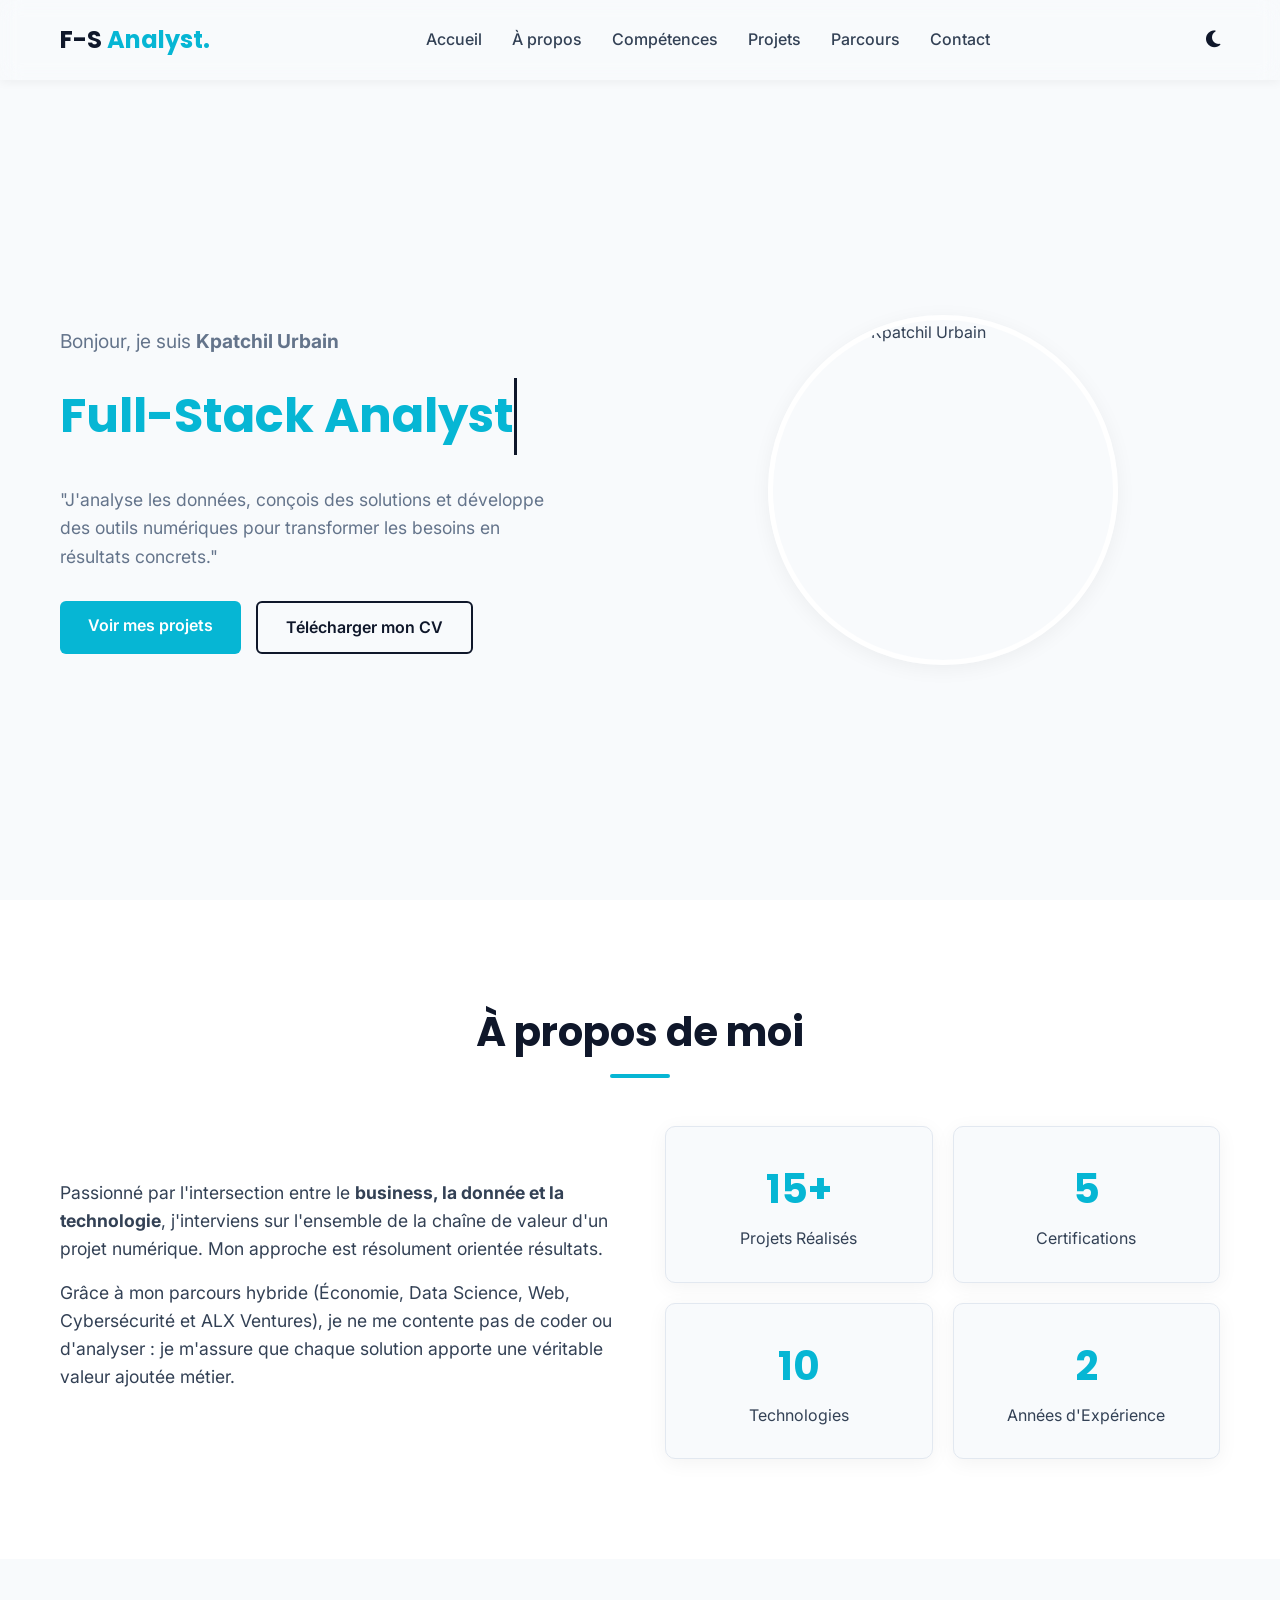
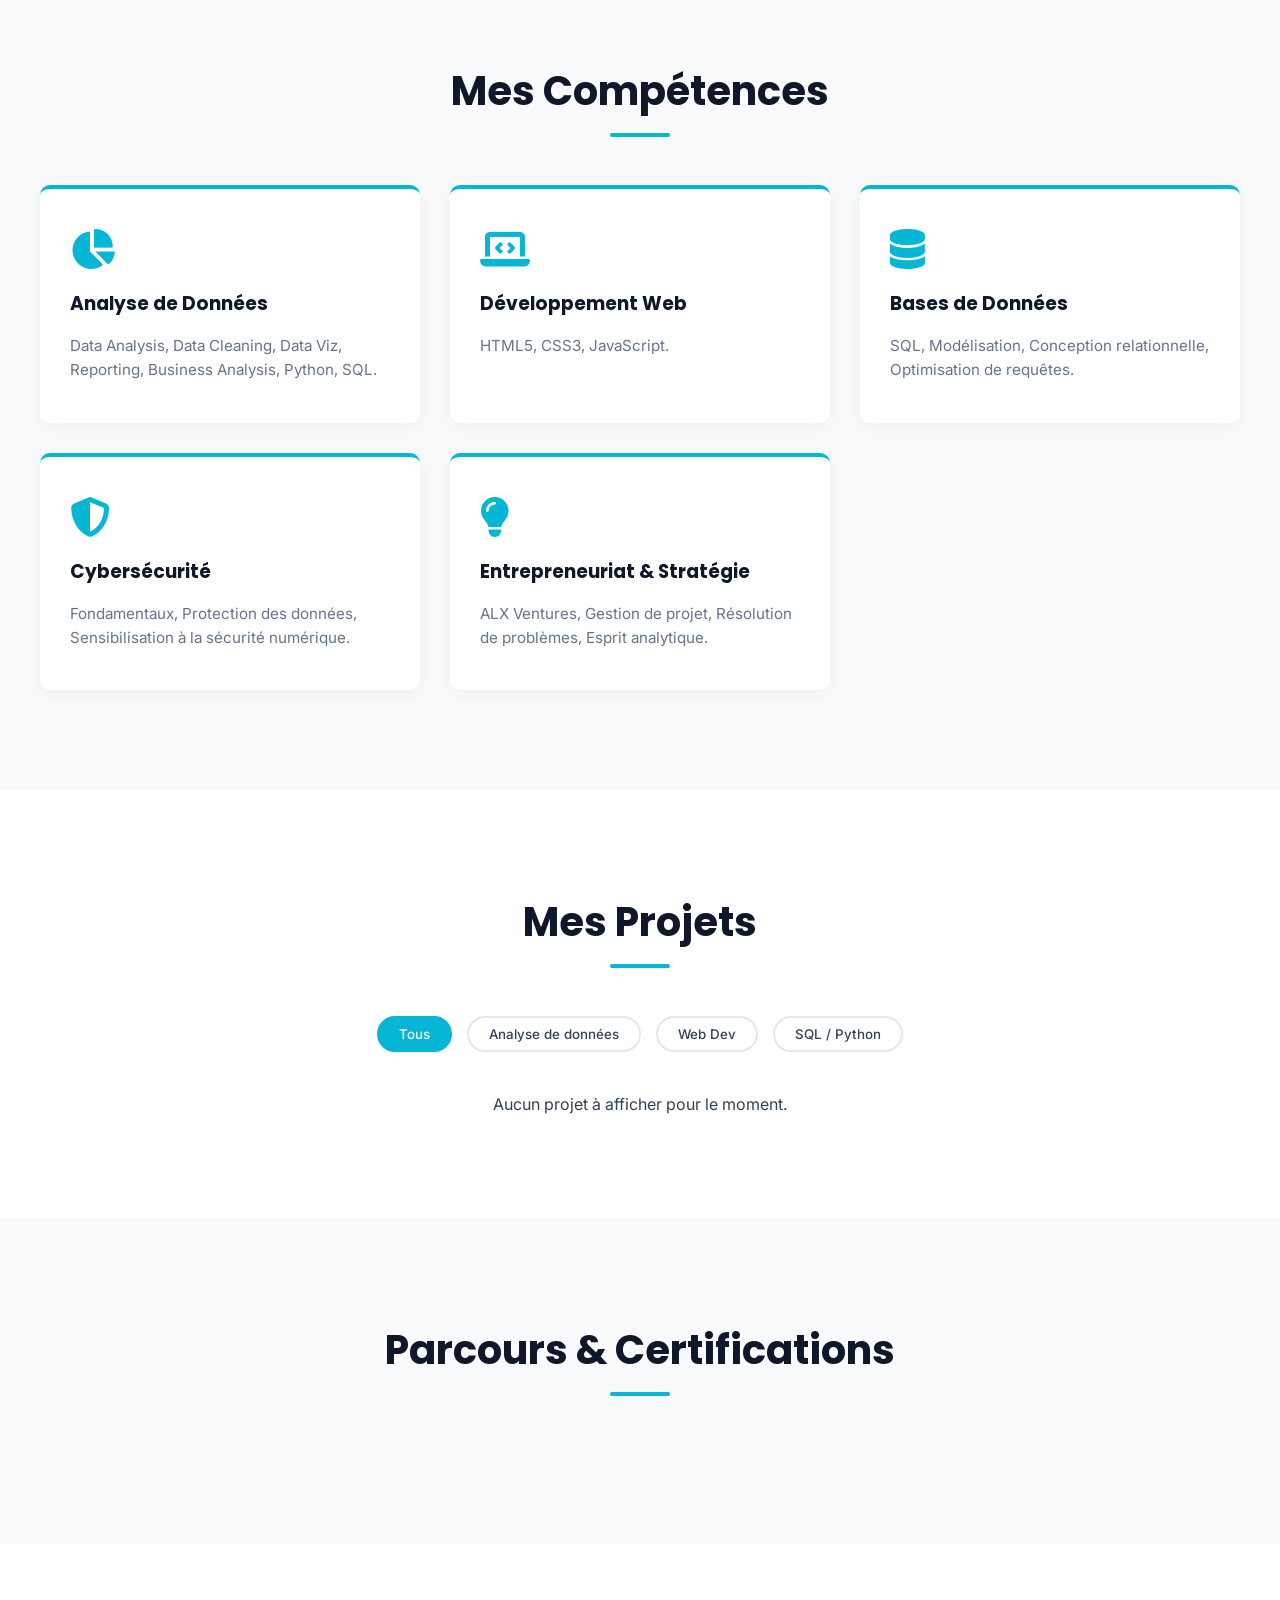
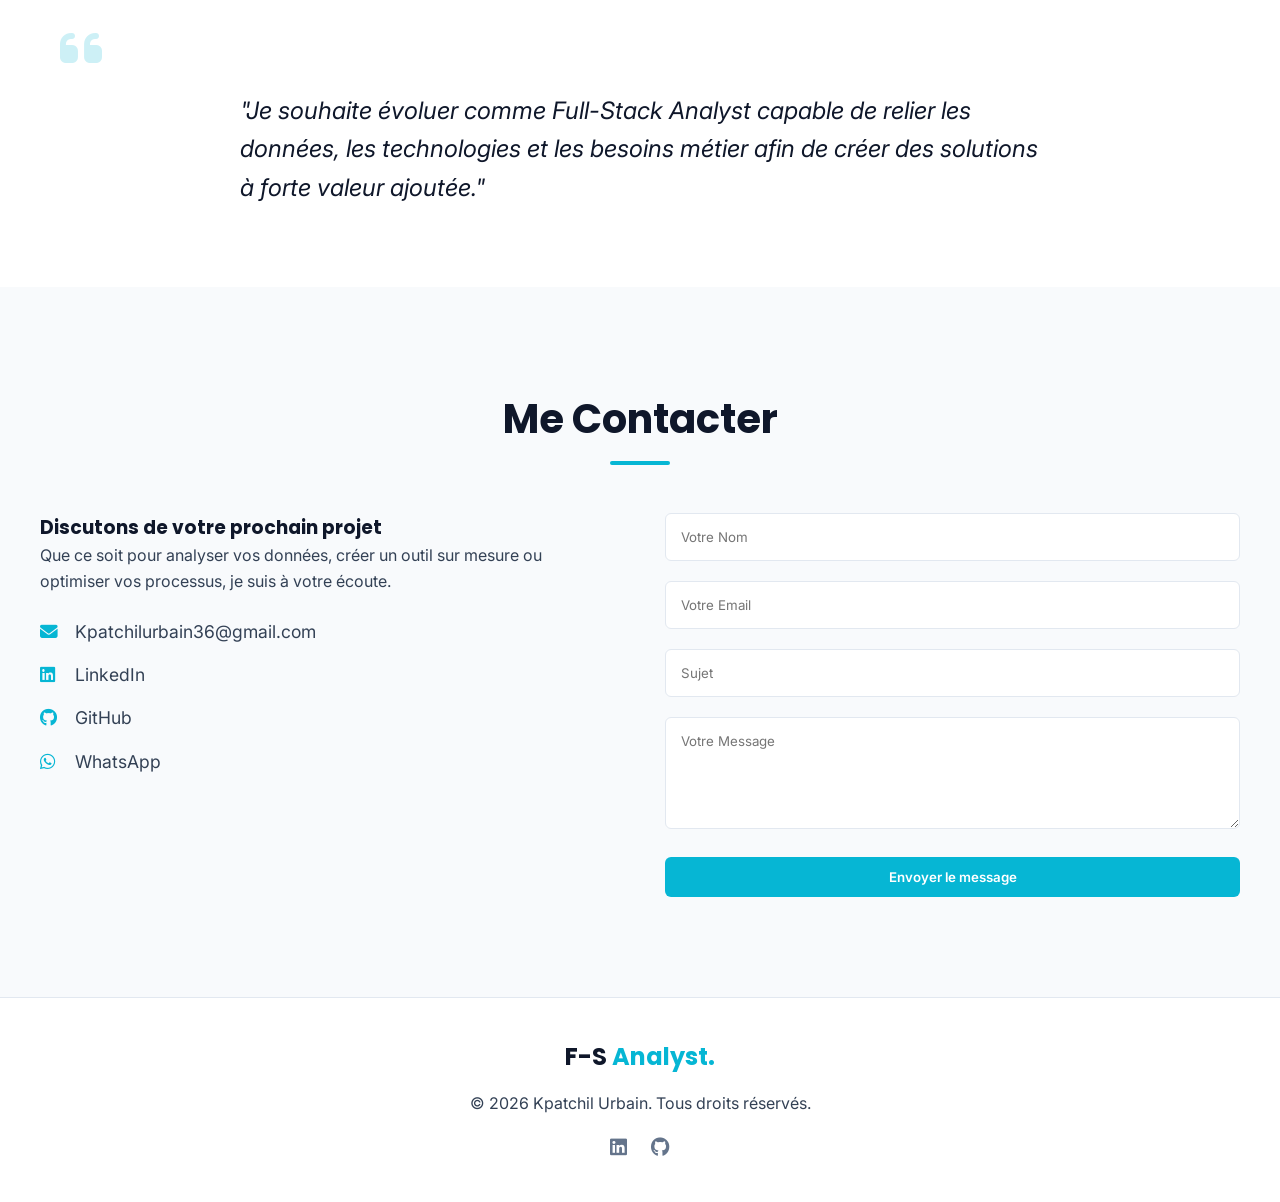
==== index.html @ 34658904 "Update index.html" ====
<!DOCTYPE html>
<html lang="fr" data-theme="light">
<head>
    <meta charset="UTF-8">
    <meta name="viewport" content="width=device-width, initial-scale=1.0">
    <meta name="description" content="Portfolio de Kpatchil Urbain, Full-Stack Analyst spécialisé en Data, Web.">
    <title>Kpatchil Urbain | Full-Stack Analyst</title>
    
    <!-- Google Fonts: Inter pour le texte, Poppins pour les titres -->
    <link href="https://fonts.googleapis.com/css2?family=Inter:wght@300;400;500&family=Poppins:wght@500;600;700&display=swap" rel="stylesheet">
    <!-- FontAwesome pour les icônes -->
    <link rel="stylesheet" href="https://cdnjs.cloudflare.com/ajax/libs/font-awesome/6.4.0/css/all.min.css">
    
    <link rel="stylesheet" href="style.css">

    <script src="https://identity.netlify.com/v1/netlify-identity-widget.js"></script>
</head>
<body>

    <!-- NAVIGATION -->
    <header id="navbar">
        <nav class="container">
            <a href="#" class="logo">F-S <span>Analyst.</span></a>
            <ul class="nav-links">
                <li><a href="#home">Accueil</a></li>
                <li><a href="#about">À propos</a></li>
                <li><a href="#skills">Compétences</a></li>
                <li><a href="#projects">Projets</a></li>
                <li><a href="#timeline">Parcours</a></li>
                <li><a href="#contact">Contact</a></li>
            </ul>
            <div class="nav-actions">
                <button id="theme-toggle" aria-label="Activer le mode sombre"><i class="fas fa-moon"></i></button>
                <button id="mobile-menu-btn" class="mobile-menu-btn" aria-label="Menu"><i class="fas fa-bars"></i></button>
            </div>
        </nav>
    </header>

    <main>
        <!-- HERO SECTION -->
        <section id="home" class="hero container">
            <div class="hero-content reveal">
                <p class="greeting">Bonjour, je suis <strong>Kpatchil Urbain</strong></p>
                <h1><span class="typing-text"></span><span class="cursor">&nbsp;</span></h1>
                <p class="subtitle">"J'analyse les données, conçois des solutions et développe des outils numériques pour transformer les besoins en résultats concrets."</p>
                <div class="hero-buttons">
                    <a href="#projects" class="btn btn-primary">Voir mes projets</a>
                    <a href="chemin/vers/ton-cv.pdf" download class="btn btn-outline">Télécharger mon CV</a>
                </div>
            </div>
            <div class="hero-image reveal">
                <!-- Remplace par ta photo -->
                <img src="https://via.placeholder.com/400" alt="Portrait de Kpatchil Urbain">
            </div>
        </section>

        <!-- A PROPOS -->
        <section id="about" class="about section bg-alt">
            <div class="container">
                <h2 class="section-title reveal">À propos de moi</h2>
                <div class="about-grid">
                    <div class="about-text reveal">
                        <p>Passionné par l'intersection entre le <strong>business, la donnée et la technologie</strong>, j'interviens sur l'ensemble de la chaîne de valeur d'un projet numérique. Mon approche est résolument orientée résultats.</p>
                        <p>Grâce à mon parcours hybride (Économie, Data Science, Web, Cybersécurité et ALX Ventures), je ne me contente pas de coder ou d'analyser : je m'assure que chaque solution apporte une véritable valeur ajoutée métier.</p>
                    </div>
                    <div class="stats-grid reveal">
                        <div class="stat-card">
                            <h3 class="counter" data-target="15">0</h3>
                            <p>Projets Réalisés</p>
                        </div>
                        <div class="stat-card">
                            <h3 class="counter" data-target="5">0</h3>
                            <p>Certifications</p>
                        </div>
                        <div class="stat-card">
                            <h3 class="counter" data-target="10">0</h3>
                            <p>Technologies</p>
                        </div>
                        <div class="stat-card">
                            <h3 class="counter" data-target="2">0</h3>
                            <p>Années d'Expérience</p>
                        </div>
                    </div>
                </div>
            </div>
        </section>

        <!-- COMPETENCES -->
        <section id="skills" class="skills section container">
            <h2 class="section-title reveal">Mes Compétences</h2>
            <div class="skills-grid">
                <div class="skill-card reveal">
                    <i class="fas fa-chart-pie skill-icon"></i>
                    <h3>Analyse de Données</h3>
                    <p>Data Analysis, Data Cleaning, Data Viz, Reporting, Business Analysis, Python, SQL.</p>
                </div>
                <div class="skill-card reveal">
                    <i class="fas fa-laptop-code skill-icon"></i>
                    <h3>Développement Web</h3>
                    <p>HTML5, CSS3, JavaScript.</p>
                </div>
                <div class="skill-card reveal">
                    <i class="fas fa-database skill-icon"></i>
                    <h3>Bases de Données</h3>
                    <p>SQL, Modélisation, Conception relationnelle, Optimisation de requêtes.</p>
                </div>
                <div class="skill-card reveal">
                    <i class="fas fa-shield-alt skill-icon"></i>
                    <h3>Cybersécurité</h3>
                    <p>Fondamentaux, Protection des données, Sensibilisation à la sécurité numérique.</p>
                </div>
                <div class="skill-card reveal">
                    <i class="fas fa-lightbulb skill-icon"></i>
                    <h3>Entrepreneuriat & Stratégie</h3>
                    <p>ALX Ventures, Gestion de projet, Résolution de problèmes, Esprit analytique.</p>
                </div>
            </div>
        </section>

        <!-- PROJETS (Chargement Dynamique) -->
        <section id="projects" class="projects section bg-alt">
            <div class="container">
                <h2 class="section-title reveal">Mes Projets</h2>
                
                <!-- Filtres -->
                <div class="project-filters reveal">
                    <button class="filter-btn active" data-filter="all">Tous</button>
                    <button class="filter-btn" data-filter="data">Analyse de données</button>
                    <button class="filter-btn" data-filter="web">Web Dev</button>
                    <button class="filter-btn" data-filter="sql">SQL / Python</button>
                </div>

                <!-- Conteneur des projets générés par JS -->
                <div class="projects-container" id="projects-container">
                    <!-- Les cartes projets apparaitront ici -->
                </div>
            </div>
        </section>

        <!-- PARCOURS / TIMELINE -->
      <!-- PARCOURS / TIMELINE (Géré par le CMS) -->
<section id="timeline" class="timeline section container">
    <h2 class="section-title reveal">Parcours & Certifications</h2>
    <!-- On ajoute l'ID "timeline-container" ici -->
    <div class="timeline-container" id="timeline-container">
        <!-- Les certifications apparaîtront ici grâce à JavaScript -->
    </div>
</section>

        <!-- VISION -->
        <section id="vision" class="vision section bg-alt text-center">
            <div class="container reveal">
                <i class="fas fa-quote-left quote-icon"></i>
                <blockquote>
                    "Je souhaite évoluer comme Full-Stack Analyst capable de relier les données, les technologies et les besoins métier afin de créer des solutions à forte valeur ajoutée."
                </blockquote>
            </div>
        </section>

        <!-- CONTACT -->
        <section id="contact" class="contact section container">
            <h2 class="section-title reveal">Me Contacter</h2>
            <div class="contact-grid">
                <div class="contact-info reveal">
                    <h3>Discutons de votre prochain projet</h3>
                    <p>Que ce soit pour analyser vos données, créer un outil sur mesure ou optimiser vos processus, je suis à votre écoute.</p>
                    
                    <div class="contact-links mt-2">
                        <a href="mailto:ton.email@gmail.com" class="contact-item"><i class="fas fa-envelope"></i> Kpatchilurbain36@gmail.com</a>
                        <a href="https://linkedin.com/in/urbainkpatchil" target="_blank" rel="noopener noreferrer" class="contact-item"><i class="fab fa-linkedin"></i> LinkedIn</a>
                        <a href="https://github.com/tonprofil" target="_blank" rel="noopener noreferrer" class="contact-item"><i class="fab fa-github"></i> GitHub</a>
                        <a href="https://wa.me/0022870901801" target="_blank" rel="noopener noreferrer" class="contact-item"><i class="fab fa-whatsapp"></i> WhatsApp</a>
                    </div>
                </div>
                
                <form action="https://formspree.io/f/mykavldo" method="POST">
    <div class="form-group">
        <input type="text" id="name" name="name" placeholder="Votre Nom" required>
    </div>

    <div class="form-group">
        <input type="email" id="email" name="email" placeholder="Votre Email" required>
    </div>

    <div class="form-group">
        <input type="text" id="subject" name="subject" placeholder="Sujet" required>
    </div>

    <div class="form-group">
        <textarea id="message" name="message" rows="5" placeholder="Votre Message" required></textarea>
    </div>

    <button type="submit" class="btn btn-primary w-100">
        Envoyer le message
    </button>
</form>
            </div>
        </section>
    </main>

    <!-- FOOTER -->
    <footer>
        <div class="container footer-content">
            <div class="footer-logo">F-S <span>Analyst.</span></div>
            <p>&copy; 2026 Kpatchil Urbain. Tous droits réservés.</p>
            <div class="social-icons">
                <a href="#"><i class="fab fa-linkedin"></i></a>
                <a href="#"><i class="fab fa-github"></i></a>
            </div>
        </div>
    </footer>

    <!-- Bouton Retour en haut -->
    <button id="back-to-top" aria-label="Retour en haut"><i class="fas fa-arrow-up"></i></button>

    <script src="script.js"></script>
    <script>
  if (window.netlifyIdentity) {
    window.netlifyIdentity.on("init", user => {
      if (!user) {
        window.netlifyIdentity.on("login", () => { document.location.href = "/admin/"; });
      }
    });
  }
</script>
</body>
</html>
---- style.css ----
/* VARIABLES (Mode Clair par défaut) */
:root {
    --color-bg: #f8fafc;
    --color-bg-alt: #ffffff;
    --color-text: #334155;
    --color-text-light: #64748b;
    --color-primary: #0f172a; /* Bleu Nuit */
    --color-accent: #06b6d4; /* Cyan Moderne */
    --color-accent-hover: #0891b2;
    --color-border: #e2e8f0;
    --shadow: 0 4px 20px rgba(0, 0, 0, 0.05);
    
    --font-heading: 'Poppins', sans-serif;
    --font-body: 'Inter', sans-serif;
    --transition: all 0.3s ease;
}

/* VARIABLES (Mode Sombre) */
[data-theme="dark"] {
    --color-bg: #0a0f1a;
    --color-bg-alt: #0f172a;
    --color-text: #e2e8f0;
    --color-text-light: #94a3b8;
    --color-primary: #ffffff;
    --color-border: #1e293b;
    --shadow: 0 4px 20px rgba(0, 0, 0, 0.3);
}

/* RESET & BASE */
* {
    margin: 0;
    padding: 0;
    box-sizing: border-box;
}

html {
    scroll-behavior: smooth;
}

body {
    font-family: var(--font-body);
    background-color: var(--color-bg);
    color: var(--color-text);
    line-height: 1.6;
    transition: background-color var(--transition), color var(--transition);
}

h1, h2, h3, h4 {
    font-family: var(--font-heading);
    color: var(--color-primary);
}

a {
    text-decoration: none;
    color: inherit;
}

ul {
    list-style: none;
}

.container {
    max-width: 1200px;
    margin: 0 auto;
    padding: 0 20px;
}

.section {
    padding: 100px 0;
}

.bg-alt {
    background-color: var(--color-bg-alt);
}

.section-title {
    font-size: 2.5rem;
    text-align: center;
    margin-bottom: 3rem;
    position: relative;
}

.section-title::after {
    content: '';
    display: block;
    width: 60px;
    height: 4px;
    background-color: var(--color-accent);
    margin: 10px auto 0;
    border-radius: 2px;
}

/* BOUTONS */
.btn {
    display: inline-block;
    padding: 12px 28px;
    border-radius: 6px;
    font-weight: 600;
    cursor: pointer;
    transition: var(--transition);
    text-align: center;
    border: none;
    font-family: var(--font-body);
}

.btn-primary {
    background-color: var(--color-accent);
    color: #fff;
}

.btn-primary:hover {
    background-color: var(--color-accent-hover);
    transform: translateY(-2px);
    box-shadow: 0 5px 15px rgba(6, 182, 212, 0.3);
}

.btn-outline {
    background-color: transparent;
    color: var(--color-primary);
    border: 2px solid var(--color-primary);
}

.btn-outline:hover {
    background-color: var(--color-primary);
    color: var(--color-bg);
}

.w-100 { width: 100%; }
.mt-2 { margin-top: 1.5rem; }

/* NAVBAR */
header {
    position: fixed;
    top: 0;
    width: 100%;
    background-color: rgba(var(--color-bg-alt), 0.9);
    backdrop-filter: blur(10px);
    z-index: 1000;
    box-shadow: 0 2px 10px rgba(0,0,0,0.05);
}

nav {
    display: flex;
    justify-content: space-between;
    align-items: center;
    height: 80px;
}

.logo {
    font-size: 1.5rem;
    font-weight: 700;
    font-family: var(--font-heading);
    color: var(--color-primary);
}

.logo span { color: var(--color-accent); }

.nav-links {
    display: flex;
    gap: 30px;
}

.nav-links a {
    font-weight: 500;
    transition: var(--transition);
}

.nav-links a:hover { color: var(--color-accent); }

.nav-actions {
    display: flex;
    gap: 15px;
    align-items: center;
}

#theme-toggle, .mobile-menu-btn {
    background: none;
    border: none;
    font-size: 1.2rem;
    color: var(--color-primary);
    cursor: pointer;
}

.mobile-menu-btn { display: none; }

/* HERO SECTION */
.hero {
    min-height: 100vh;
    display: flex;
    align-items: center;
    justify-content: space-between;
    padding-top: 80px;
    gap: 50px;
}

.hero-content { flex: 1; }

.greeting {
    font-size: 1.2rem;
    color: var(--color-text-light);
    margin-bottom: 10px;
}

/* CORRECTION POUR LE TEXTE ANIMÉ (Empêche de casser sur mobile) */
.hero h1 {
    font-size: 3rem;
    margin-bottom: 20px;
    min-height: 100px; /* min-height au lieu de height */
    display: flex;
    flex-wrap: wrap;
    align-items: center;
}

/* CORRECTION POUR LE MOBILE */
@media (max-width: 768px) {
    .hero h1 {
        font-size: 2.2rem; /* Texte un peu plus petit sur mobile */
        justify-content: center; /* Centre le texte */
    }
    
    .hero-image img {
        width: 220px; /* Taille adaptée pour mobile */
        height: 220px;
        object-fit: cover; /* Assure que l'image remplit bien le rond */
        background-color: var(--color-border); /* Fond de secours si l'image charge mal */
    }
}

.typing-text { color: var(--color-accent); }

.cursor {
    display: inline-block;
    width: 3px;
    background-color: var(--color-primary);
    animation: blink 0.8s infinite;
}

@keyframes blink { 0%, 100% { opacity: 1; } 50% { opacity: 0; } }

.subtitle {
    font-size: 1.1rem;
    color: var(--color-text-light);
    margin-bottom: 30px;
    max-width: 500px;
}

.hero-buttons { display: flex; gap: 15px; }

.hero-image {
    flex: 1;
    display: flex;
    justify-content: center;
}

.hero-image img {
    width: 350px;
    height: 350px;
    object-fit: cover;
    border-radius: 50%;
    border: 5px solid var(--color-bg-alt);
    box-shadow: var(--shadow);
}

/* ABOUT & STATS */
.about-grid {
    display: grid;
    grid-template-columns: 1fr 1fr;
    gap: 50px;
    align-items: center;
}

.about-text p { margin-bottom: 15px; font-size: 1.1rem; }

.stats-grid {
    display: grid;
    grid-template-columns: 1fr 1fr;
    gap: 20px;
}

.stat-card {
    background-color: var(--color-bg);
    padding: 30px 20px;
    text-align: center;
    border-radius: 10px;
    box-shadow: var(--shadow);
    border: 1px solid var(--color-border);
}

.stat-card h3 {
    font-size: 2.5rem;
    color: var(--color-accent);
    margin-bottom: 5px;
}

/* SKILLS */
.skills-grid {
    display: grid;
    grid-template-columns: repeat(auto-fit, minmax(300px, 1fr));
    gap: 30px;
}

.skill-card {
    background-color: var(--color-bg-alt);
    padding: 40px 30px;
    border-radius: 10px;
    box-shadow: var(--shadow);
    border-top: 4px solid var(--color-accent);
    transition: var(--transition);
}

.skill-card:hover { transform: translateY(-10px); }

.skill-icon {
    font-size: 2.5rem;
    color: var(--color-accent);
    margin-bottom: 20px;
}

.skill-card h3 { margin-bottom: 15px; }
.skill-card p { color: var(--color-text-light); font-size: 0.95rem; }

/* PROJECTS */
.project-filters {
    display: flex;
    justify-content: center;
    gap: 15px;
    margin-bottom: 40px;
    flex-wrap: wrap;
}

.filter-btn {
    padding: 8px 20px;
    background: none;
    border: 2px solid var(--color-border);
    border-radius: 30px;
    cursor: pointer;
    font-family: var(--font-body);
    font-weight: 500;
    color: var(--color-text);
    transition: var(--transition);
}

.filter-btn.active, .filter-btn:hover {
    background-color: var(--color-accent);
    color: #fff;
    border-color: var(--color-accent);
}

.projects-container {
    display: grid;
    grid-template-columns: repeat(auto-fit, minmax(320px, 1fr));
    gap: 30px;
}

.project-card {
    background-color: var(--color-bg);
    border-radius: 10px;
    overflow: hidden;
    box-shadow: var(--shadow);
    transition: var(--transition);
    border: 1px solid var(--color-border);
}

.project-card:hover { transform: translateY(-5px); }

.project-img {
    width: 100%;
    height: 200px;
    object-fit: cover;
}

.project-content { padding: 25px; }
.project-title { font-size: 1.2rem; margin-bottom: 10px; }
.project-desc { color: var(--color-text-light); font-size: 0.9rem; margin-bottom: 15px; }

.project-tech {
    display: flex;
    flex-wrap: wrap;
    gap: 8px;
    margin-bottom: 20px;
}

.tech-tag {
    background-color: rgba(6, 182, 212, 0.1);
    color: var(--color-accent);
    padding: 4px 10px;
    border-radius: 20px;
    font-size: 0.8rem;
    font-weight: 600;
}

.project-links a {
    color: var(--color-primary);
    margin-right: 15px;
    font-weight: 600;
    font-size: 0.9rem;
    transition: var(--transition);
}

.project-links a:hover { color: var(--color-accent); }

/* TIMELINE */
.timeline-container {
    position: relative;
    max-width: 800px;
    margin: 0 auto;
}

.timeline-container::after {
    content: '';
    position: absolute;
    width: 2px;
    background-color: var(--color-border);
    top: 0;
    bottom: 0;
    left: 20px;
}

.timeline-item {
    position: relative;
    padding-left: 60px;
    margin-bottom: 40px;
}

.timeline-dot {
    position: absolute;
    width: 16px;
    height: 16px;
    background-color: var(--color-accent);
    border-radius: 50%;
    left: 13px;
    top: 5px;
    z-index: 1;
    box-shadow: 0 0 0 4px var(--color-bg);
}

.timeline-content {
    background-color: var(--color-bg-alt);
    padding: 25px;
    border-radius: 8px;
    box-shadow: var(--shadow);
    border: 1px solid var(--color-border);
}

.timeline-content .date {
    color: var(--color-accent);
    font-weight: 600;
    font-size: 0.9rem;
    margin-bottom: 10px;
}

/* VISION */
.vision { padding: 80px 0; }
.quote-icon { font-size: 3rem; color: rgba(6, 182, 212, 0.2); margin-bottom: 20px; }
blockquote { font-size: 1.5rem; font-style: italic; max-width: 800px; margin: 0 auto; color: var(--color-primary); }

/* CONTACT */
.contact-grid {
    display: grid;
    grid-template-columns: 1fr 1fr;
    gap: 50px;
}

.contact-item {
    display: block;
    margin-bottom: 15px;
    font-size: 1.1rem;
    transition: var(--transition);
}

.contact-item i { color: var(--color-accent); margin-right: 10px; width: 20px; }
.contact-item:hover { color: var(--color-accent); transform: translateX(5px); }

.form-group { margin-bottom: 20px; }
input, textarea {
    width: 100%;
    padding: 15px;
    border: 1px solid var(--color-border);
    border-radius: 6px;
    background-color: var(--color-bg-alt);
    color: var(--color-text);
    font-family: var(--font-body);
}

input:focus, textarea:focus {
    outline: none;
    border-color: var(--color-accent);
}

/* FOOTER CORRIGÉ */
footer {
    background-color: var(--color-bg-alt); /* S'adapte au mode sombre/clair */
    color: var(--color-text); /* S'adapte au mode sombre/clair */
    padding: 40px 0;
    text-align: center;
    border-top: 1px solid var(--color-border); /* Petite ligne de séparation propre */
}

.footer-content {
    display: flex;
    flex-direction: column;
    align-items: center;
    gap: 15px;
}

.footer-logo { 
    font-size: 1.5rem; 
    font-weight: 700; 
    font-family: var(--font-heading); 
    color: var(--color-primary);
}

.footer-logo span { 
    color: var(--color-accent); 
}

.social-icons a {
    color: var(--color-text-light); /* Couleur grise douce */
    font-size: 1.2rem;
    margin: 0 10px;
    transition: var(--transition);
}

.social-icons a:hover { 
    color: var(--color-accent); /* Devient cyan au survol */
}

/* BACK TO TOP */
#back-to-top {
    position: fixed;
    bottom: 30px;
    right: 30px;
    background-color: var(--color-accent);
    color: white;
    width: 40px;
    height: 40px;
    border-radius: 50%;
    border: none;
    cursor: pointer;
    display: none;
    font-size: 1.2rem;
    z-index: 99;
    transition: var(--transition);
}
#back-to-top:hover { background-color: var(--color-accent-hover); transform: translateY(-3px); }

/* ANIMATIONS (Déclenchées par JS) */
.reveal {
    opacity: 0;
    transform: translateY(30px);
    transition: all 0.8s ease;
}
.reveal.active {
    opacity: 1;
    transform: translateY(0);
}

/* RESPONSIVE */
@media (max-width: 900px) {
    .hero, .about-grid, .contact-grid { flex-direction: column; grid-template-columns: 1fr; text-align: center; }
    .hero-buttons { justify-content: center; }
    .hero-image img { width: 250px; height: 250px; }
}

@media (max-width: 768px) {
    .nav-links {
        position: fixed;
        top: 80px;
        right: -100%;
        flex-direction: column;
        background-color: var(--color-bg-alt);
        width: 100%;
        text-align: center;
        padding: 20px 0;
        box-shadow: 0 10px 10px rgba(0,0,0,0.1);
        transition: 0.3s;
    }
    .nav-links.active { right: 0; }
    .mobile-menu-btn { display: block; }
}
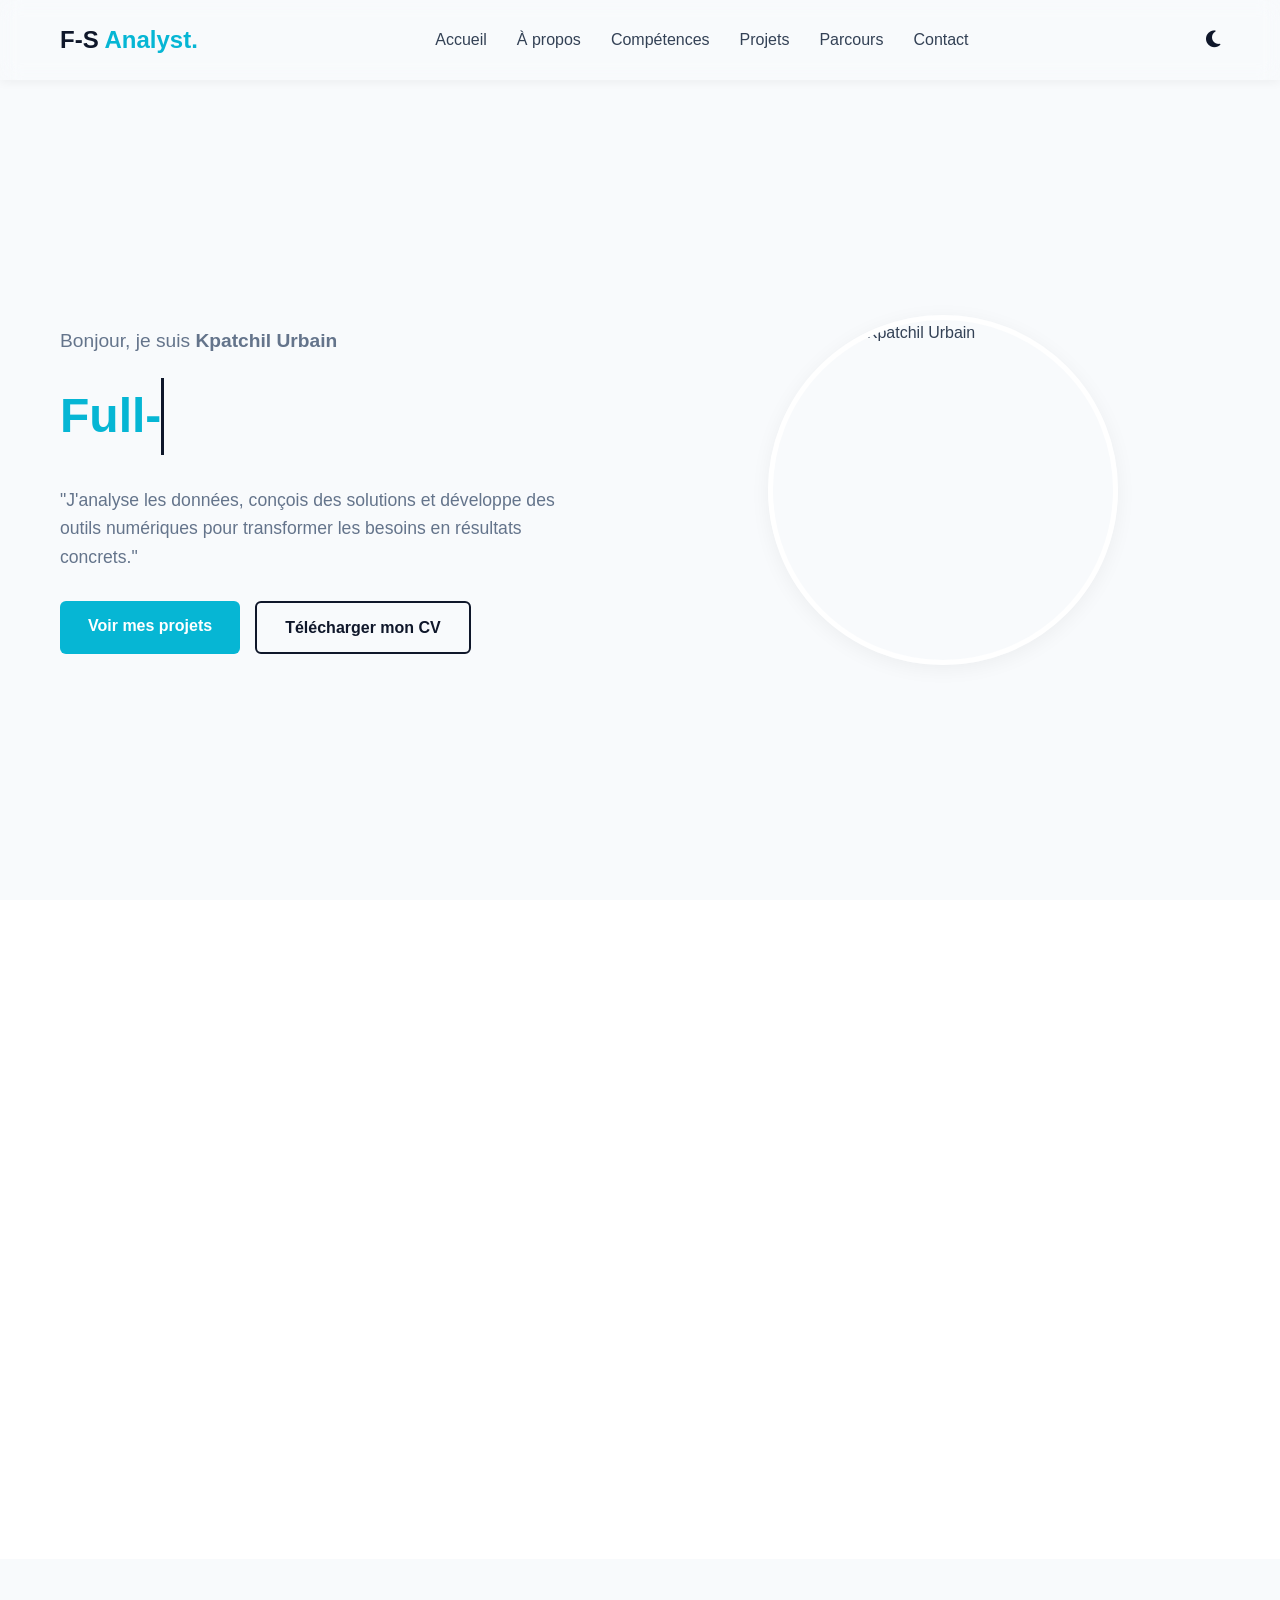
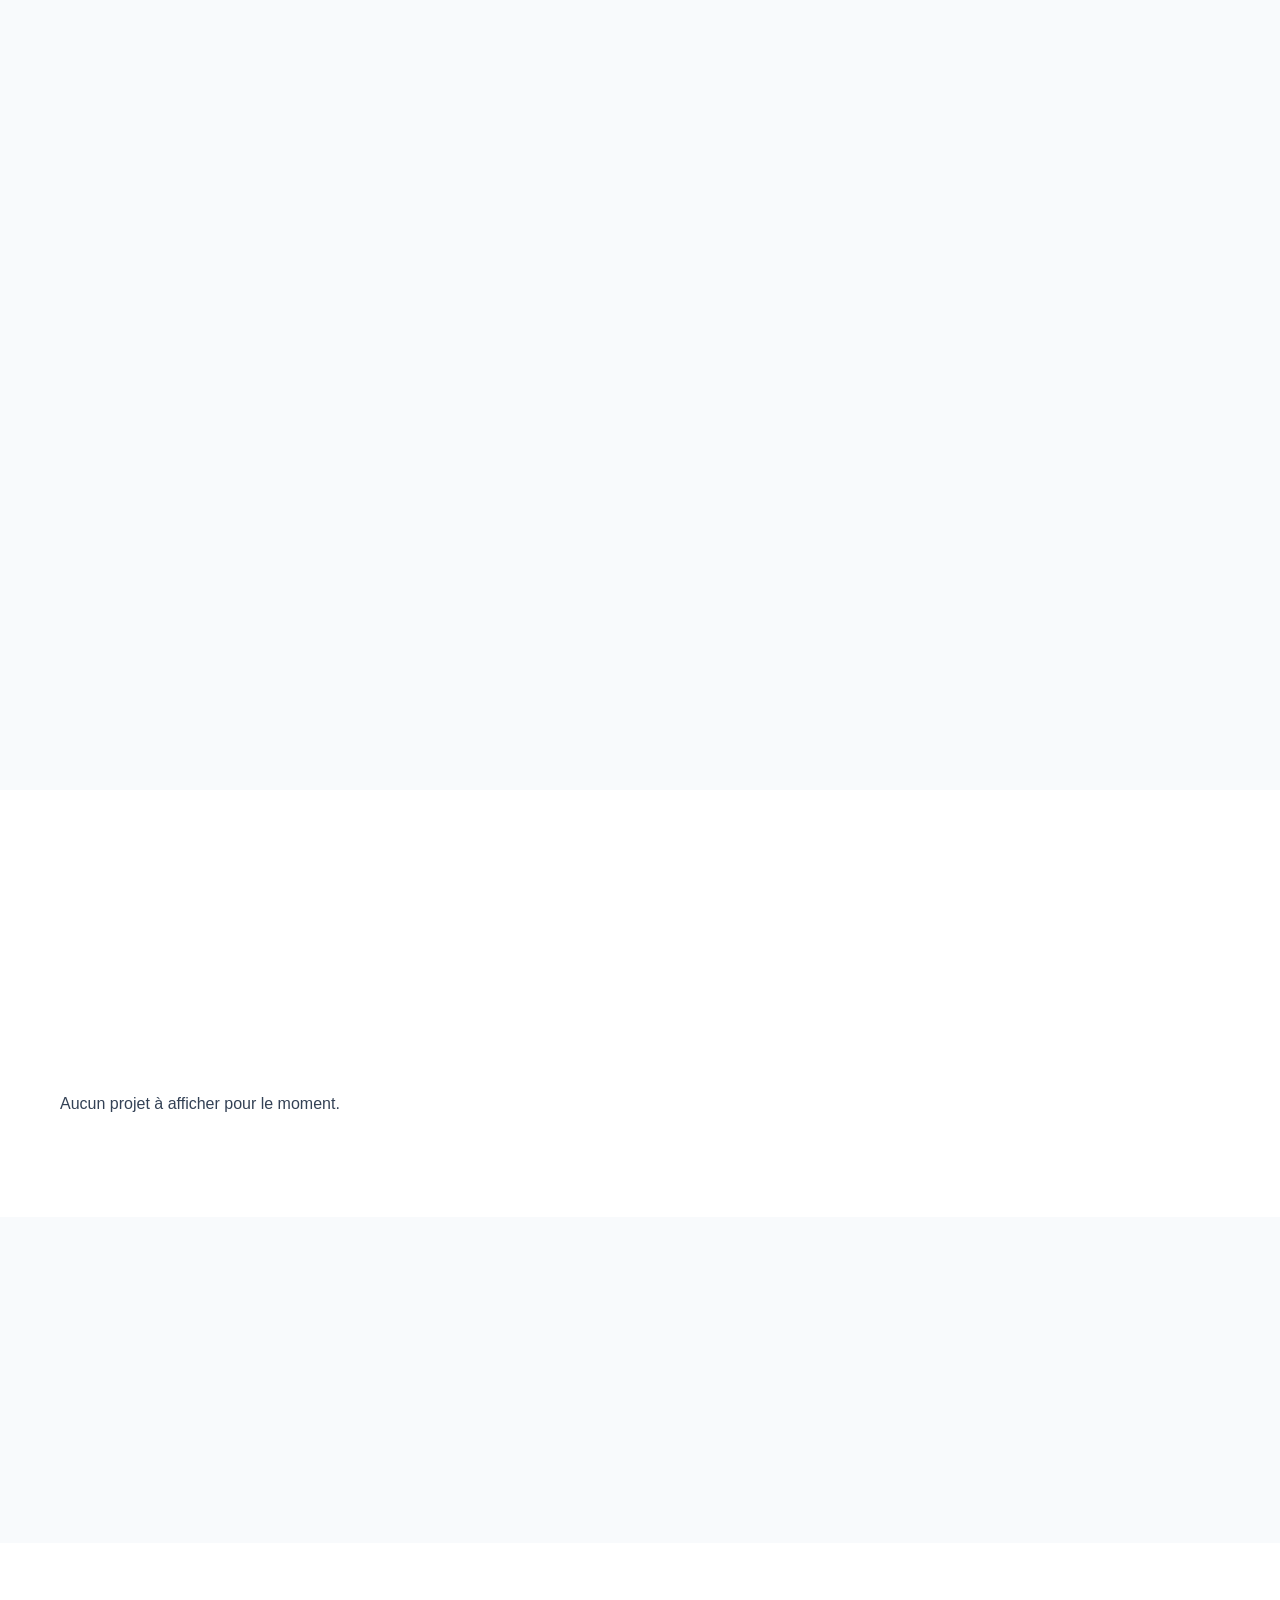
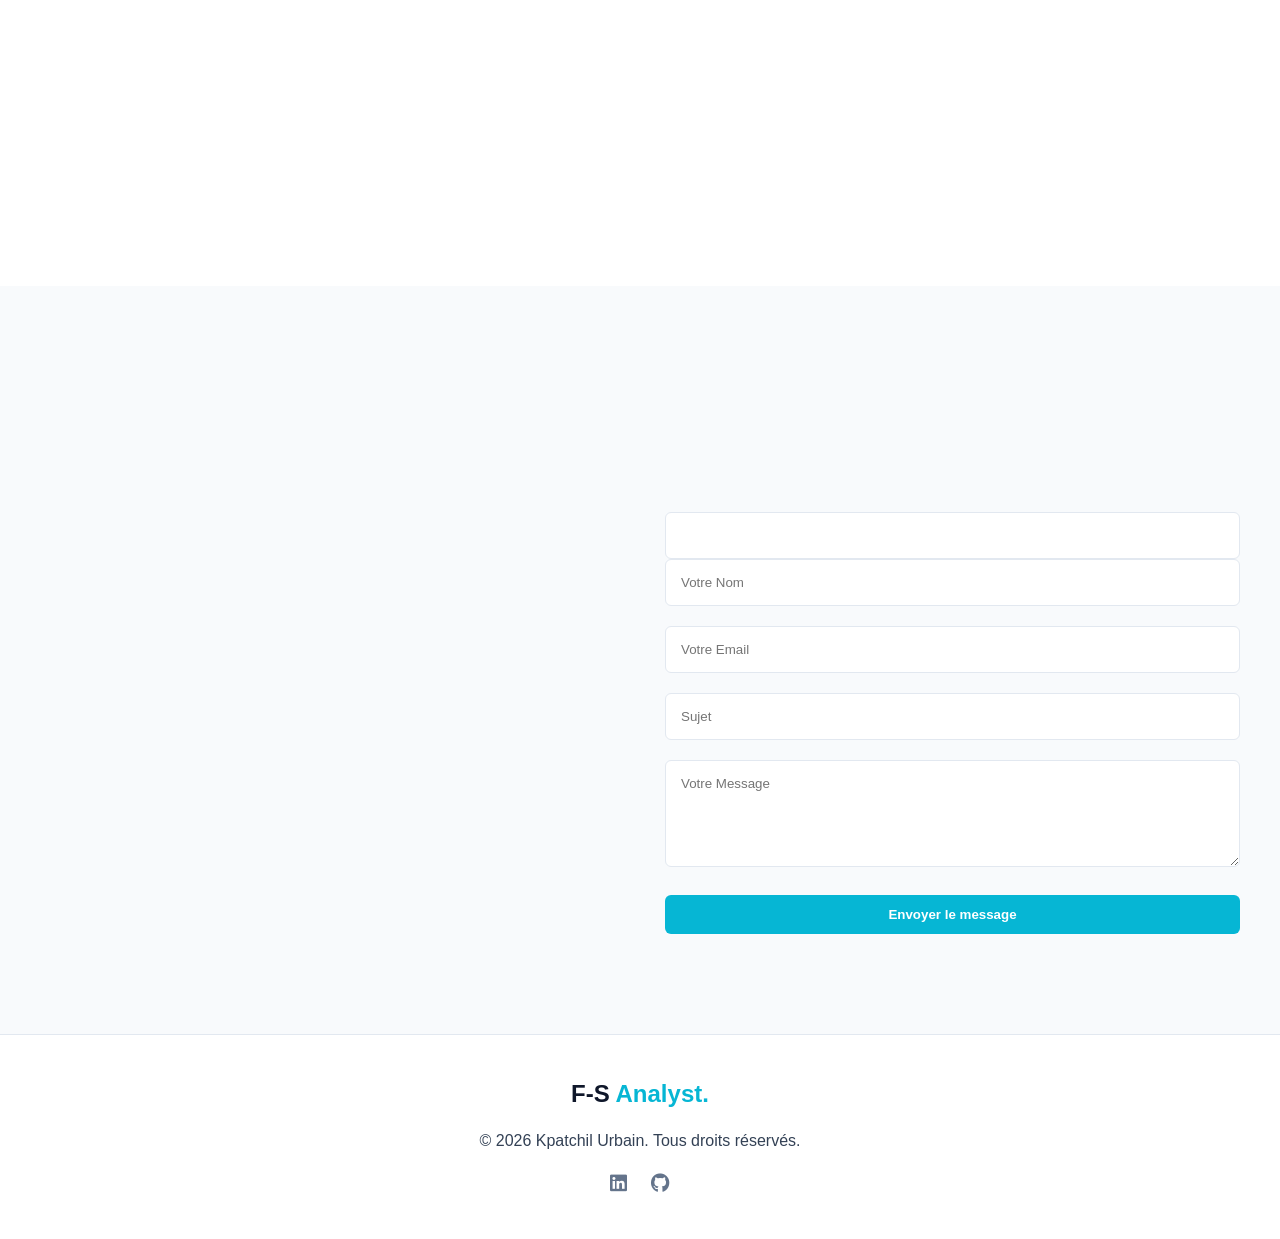
==== commit 83d5399d: "Refactor index.html with security and content updates Updated image source and modified contact link" ====
--- a/index.html
+++ b/index.html
@@ -4,6 +4,10 @@
     <meta charset="UTF-8">
     <meta name="viewport" content="width=device-width, initial-scale=1.0">
     <meta name="description" content="Portfolio de Kpatchil Urbain, Full-Stack Analyst spécialisé en Data, Web.">
+
+    <!-- En-têtes de sécurité via meta (GitHub Pages ne permet pas de headers HTTP personnalisés) -->
+    <meta http-equiv="Content-Security-Policy" content="default-src 'self'; script-src 'self'; style-src 'self' https://fonts.googleapis.com https://cdnjs.cloudflare.com; img-src 'self' data: https:; font-src 'self' https://fonts.gstatic.com https://cdnjs.cloudflare.com; connect-src 'self' https://formspree.io; frame-src 'none'; object-src 'none'; base-uri 'self'; form-action https://formspree.io;">
+    <meta name="referrer" content="strict-origin-when-cross-origin">
     <title>Kpatchil Urbain | Full-Stack Analyst</title>
     
     <!-- Google Fonts: Inter pour le texte, Poppins pour les titres -->
@@ -12,8 +16,6 @@
     <link rel="stylesheet" href="https://cdnjs.cloudflare.com/ajax/libs/font-awesome/6.4.0/css/all.min.css">
     
     <link rel="stylesheet" href="style.css">
-
-    <script src="https://identity.netlify.com/v1/netlify-identity-widget.js"></script>
 </head>
 <body>
 
@@ -46,11 +48,13 @@
                 <div class="hero-buttons">
                     <a href="#projects" class="btn btn-primary">Voir mes projets</a>
                     <a href="chemin/vers/ton-cv.pdf" download class="btn btn-outline">Télécharger mon CV</a>
+                    <!-- TODO: ce lien est un placeholder qui pointe vers un fichier inexistant.
+                         Ajoute ton vrai CV (ex: assets/uploads/cv-kpatchil-urbain.pdf) et mets à jour le href ci-dessus. -->
                 </div>
             </div>
             <div class="hero-image reveal">
                 <!-- Remplace par ta photo -->
-                <img src="https://via.placeholder.com/400" alt="Portrait de Kpatchil Urbain">
+                <img src="assets/uploads/portrait-urbain-kpatchil.jpg" alt="Portrait de Kpatchil Urbain" width="900" height="900" loading="eager">
             </div>
         </section>
 
@@ -137,15 +141,13 @@
             </div>
         </section>
 
-        <!-- PARCOURS / TIMELINE -->
-      <!-- PARCOURS / TIMELINE (Géré par le CMS) -->
-<section id="timeline" class="timeline section container">
-    <h2 class="section-title reveal">Parcours & Certifications</h2>
-    <!-- On ajoute l'ID "timeline-container" ici -->
-    <div class="timeline-container" id="timeline-container">
-        <!-- Les certifications apparaîtront ici grâce à JavaScript -->
-    </div>
-</section>
+        <!-- PARCOURS / TIMELINE (Géré par le CMS) -->
+        <section id="timeline" class="timeline section container">
+            <h2 class="section-title reveal">Parcours & Certifications</h2>
+            <div class="timeline-container" id="timeline-container">
+                <!-- Les certifications apparaîtront ici grâce à JavaScript -->
+            </div>
+        </section>
 
         <!-- VISION -->
         <section id="vision" class="vision section bg-alt text-center">
@@ -166,14 +168,17 @@
                     <p>Que ce soit pour analyser vos données, créer un outil sur mesure ou optimiser vos processus, je suis à votre écoute.</p>
                     
                     <div class="contact-links mt-2">
-                        <a href="mailto:ton.email@gmail.com" class="contact-item"><i class="fas fa-envelope"></i> Kpatchilurbain36@gmail.com</a>
+                        <a href="mailto:Kpatchilurbain36@gmail.com" class="contact-item"><i class="fas fa-envelope"></i> Kpatchilurbain36@gmail.com</a>
                         <a href="https://linkedin.com/in/urbainkpatchil" target="_blank" rel="noopener noreferrer" class="contact-item"><i class="fab fa-linkedin"></i> LinkedIn</a>
-                        <a href="https://github.com/tonprofil" target="_blank" rel="noopener noreferrer" class="contact-item"><i class="fab fa-github"></i> GitHub</a>
-                        <a href="https://wa.me/0022870901801" target="_blank" rel="noopener noreferrer" class="contact-item"><i class="fab fa-whatsapp"></i> WhatsApp</a>
+                        <a href="https://github.com/MaskDataEc" target="_blank" rel="noopener noreferrer" class="contact-item"><i class="fab fa-github"></i> GitHub</a>
+                        <a href="https://wa.me/+22870901801" target="_blank" rel="noopener noreferrer" class="contact-item"><i class="fab fa-whatsapp"></i> WhatsApp</a>
                     </div>
                 </div>
                 
                 <form action="https://formspree.io/f/mykavldo" method="POST">
+    <!-- Champ piège anti-spam (invisible pour les humains, les bots le remplissent) -->
+    <input type="text" name="_gotcha" class="visually-hidden" tabindex="-1" autocomplete="off">
+
     <div class="form-group">
         <input type="text" id="name" name="name" placeholder="Votre Nom" required>
     </div>
@@ -204,8 +209,8 @@
             <div class="footer-logo">F-S <span>Analyst.</span></div>
             <p>&copy; 2026 Kpatchil Urbain. Tous droits réservés.</p>
             <div class="social-icons">
-                <a href="#"><i class="fab fa-linkedin"></i></a>
-                <a href="#"><i class="fab fa-github"></i></a>
+                <a href="https://linkedin.com/in/urbainkpatchil" target="_blank" rel="noopener noreferrer" aria-label="LinkedIn"><i class="fab fa-linkedin"></i></a>
+                <a href="https://github.com/MaskDataEc" target="_blank" rel="noopener noreferrer" aria-label="GitHub"><i class="fab fa-github"></i></a>
             </div>
         </div>
     </footer>
@@ -214,14 +219,5 @@
     <button id="back-to-top" aria-label="Retour en haut"><i class="fas fa-arrow-up"></i></button>
 
     <script src="script.js"></script>
-    <script>
-  if (window.netlifyIdentity) {
-    window.netlifyIdentity.on("init", user => {
-      if (!user) {
-        window.netlifyIdentity.on("login", () => { document.location.href = "/admin/"; });
-      }
-    });
-  }
-</script>
 </body>
 </html>
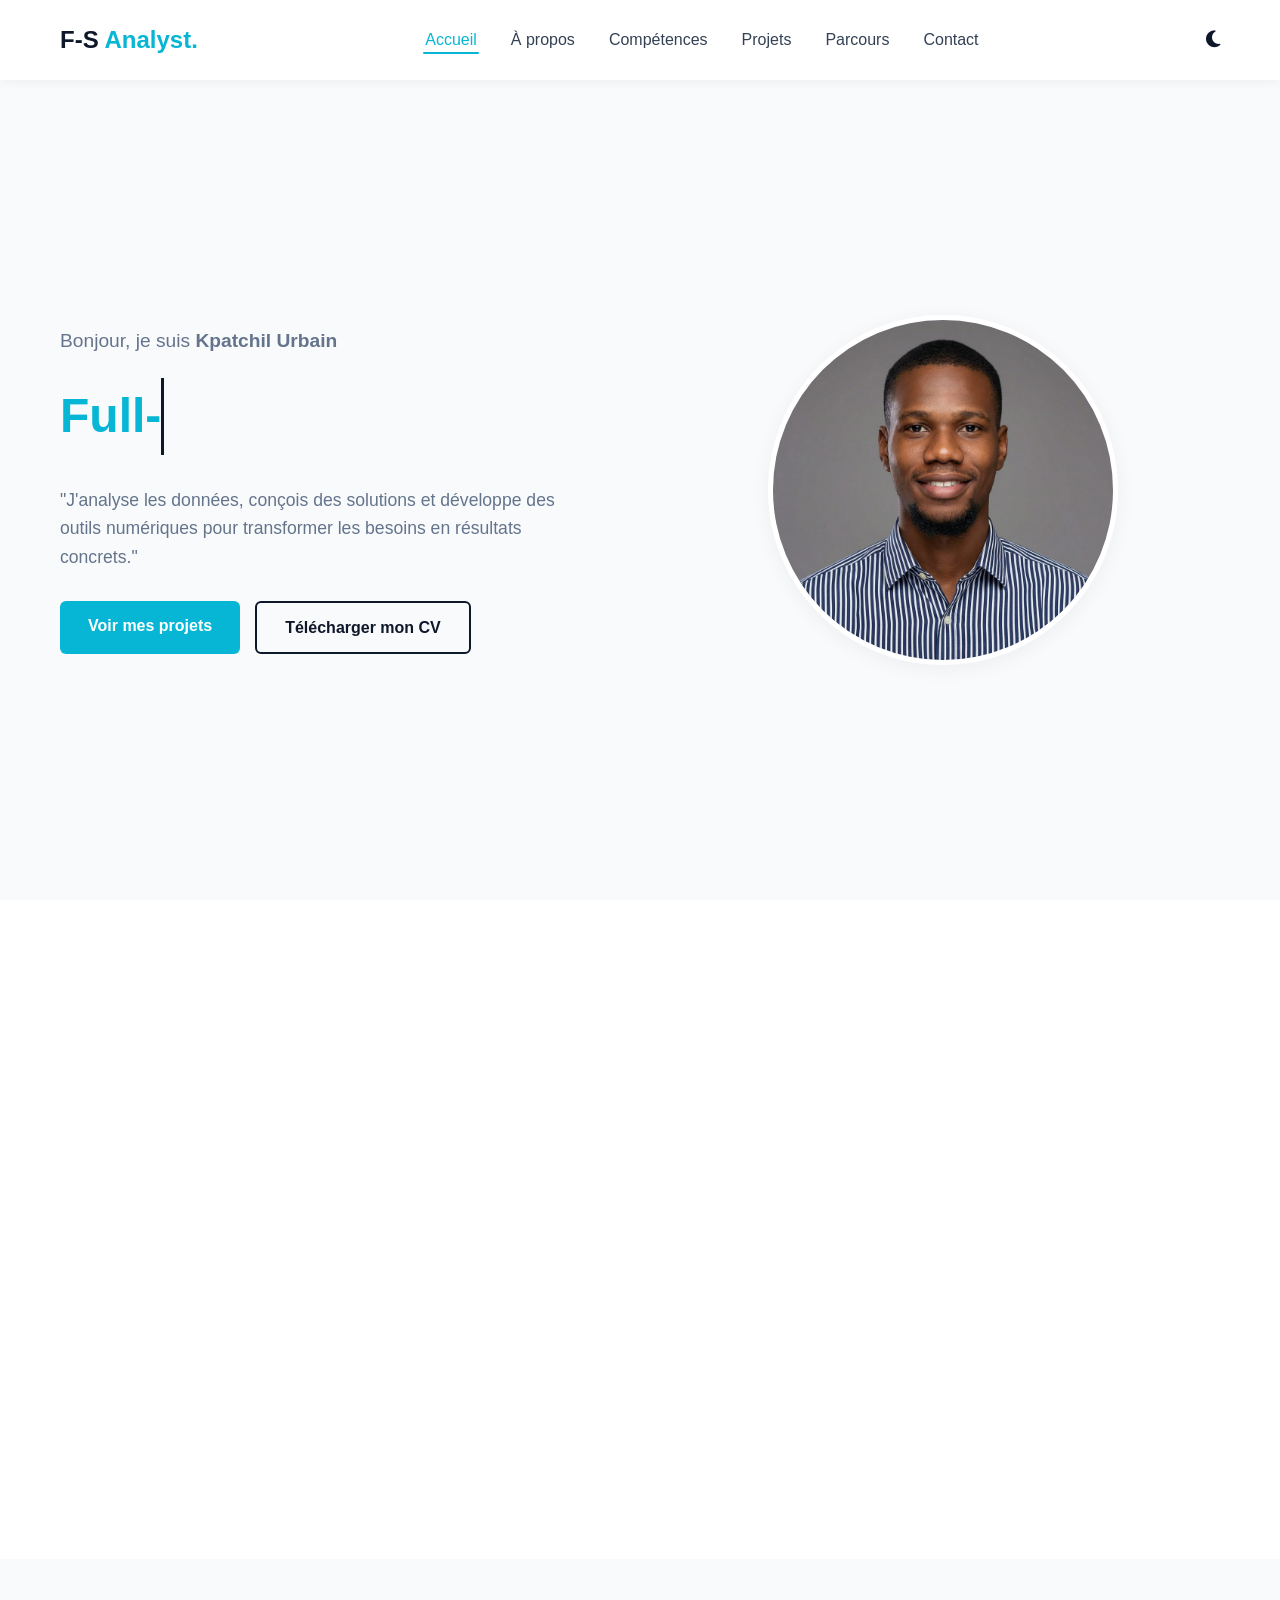
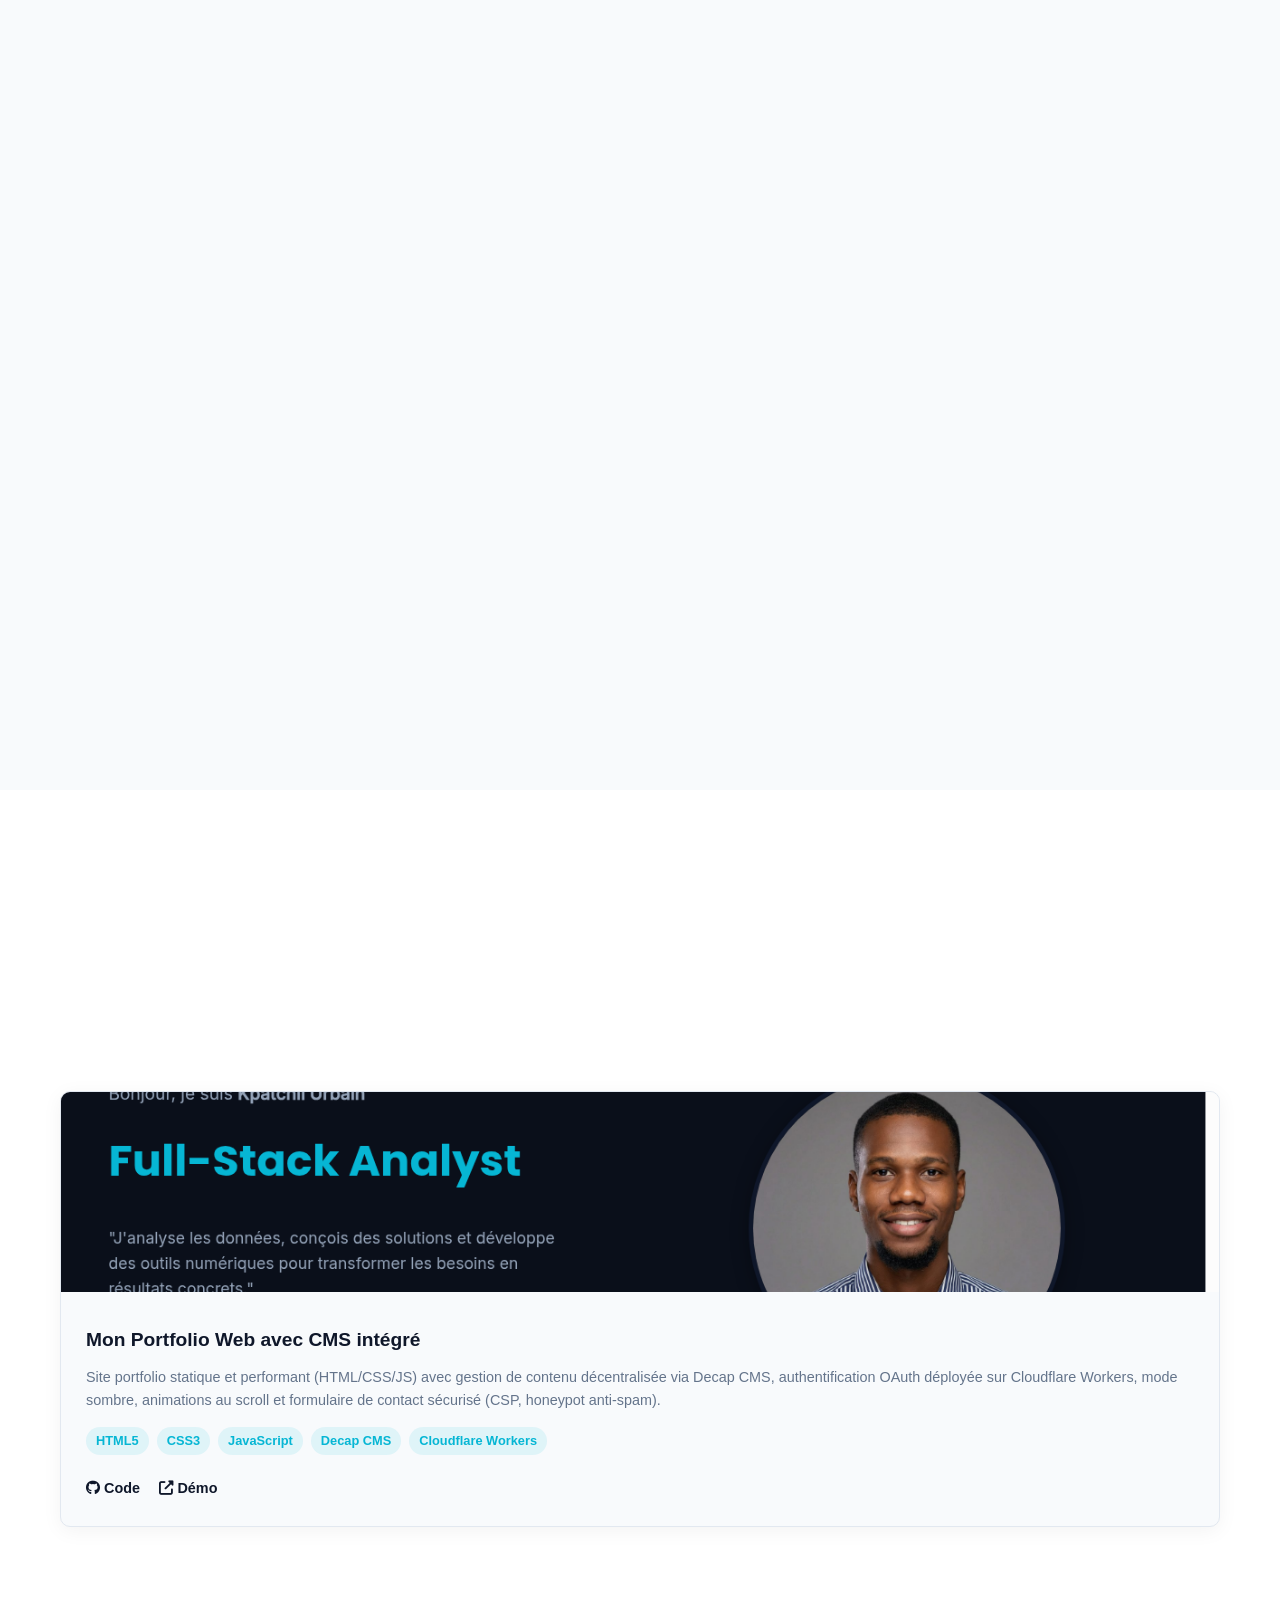
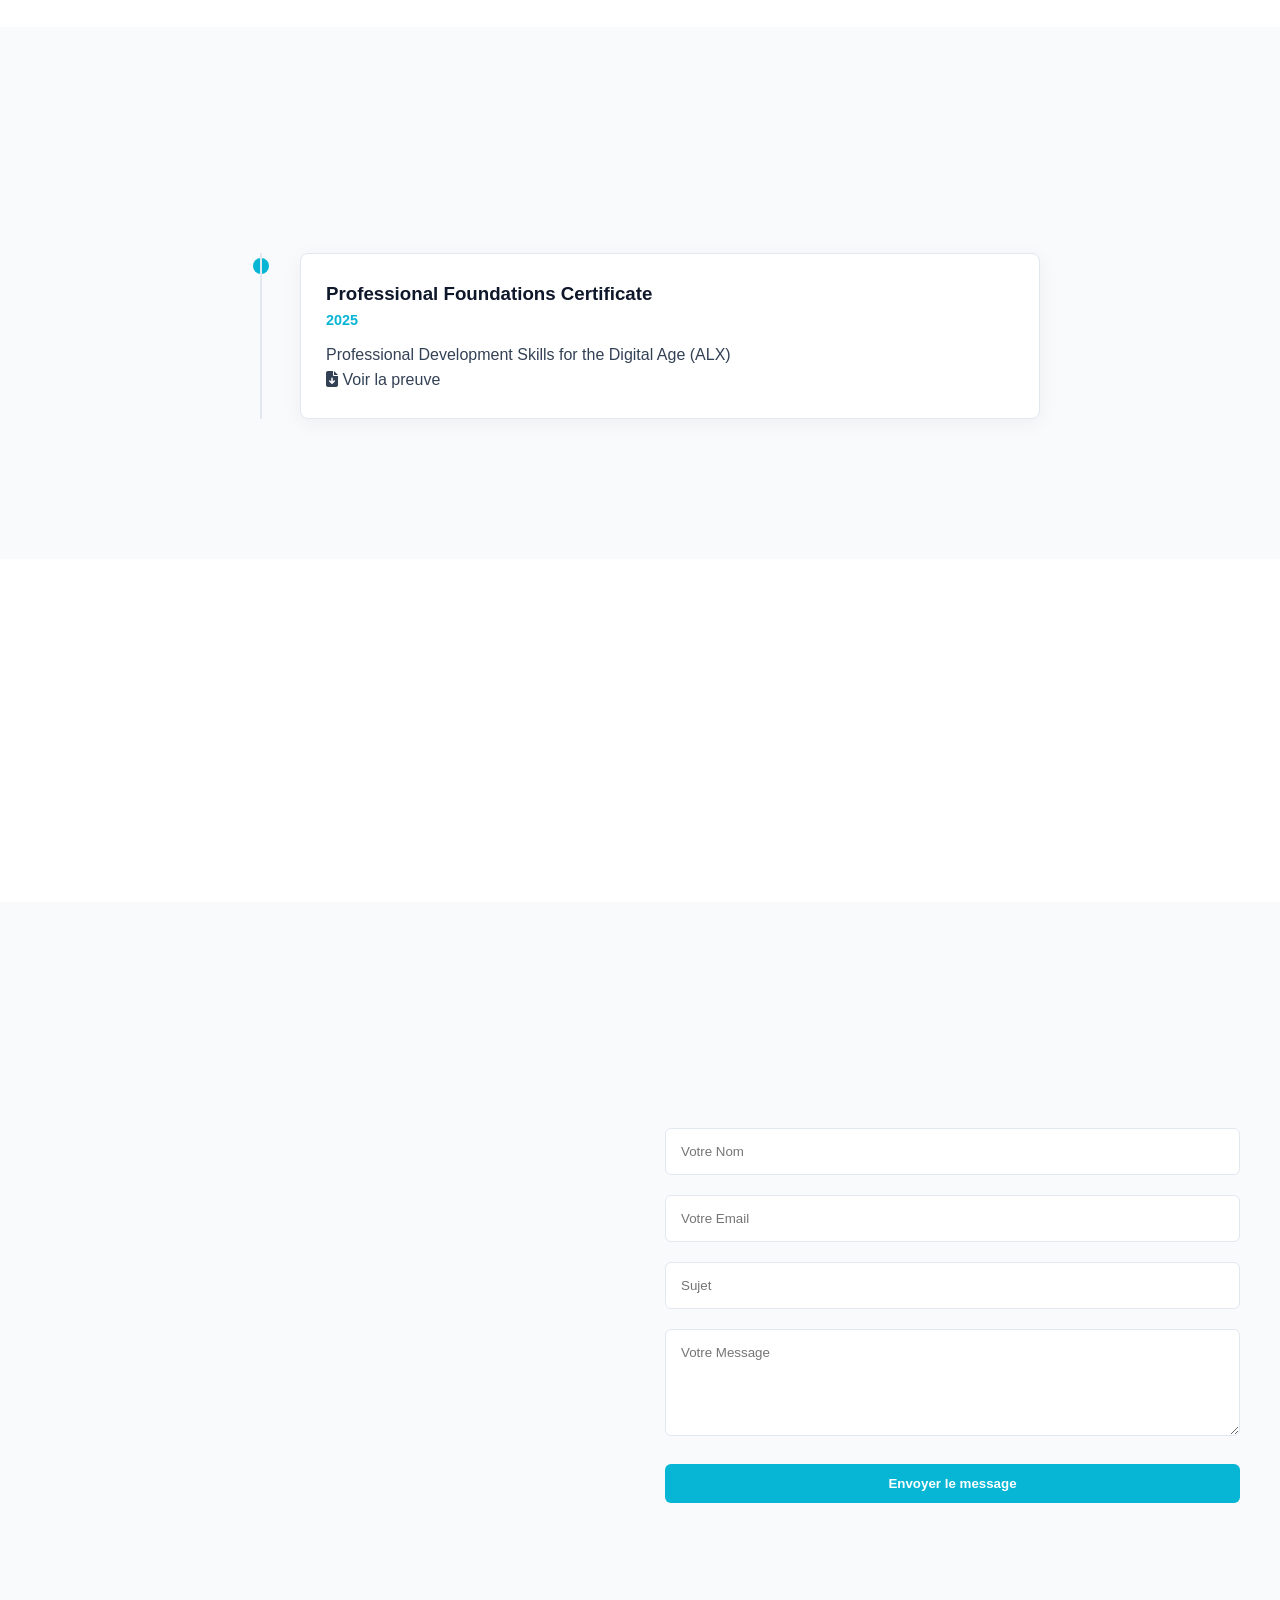
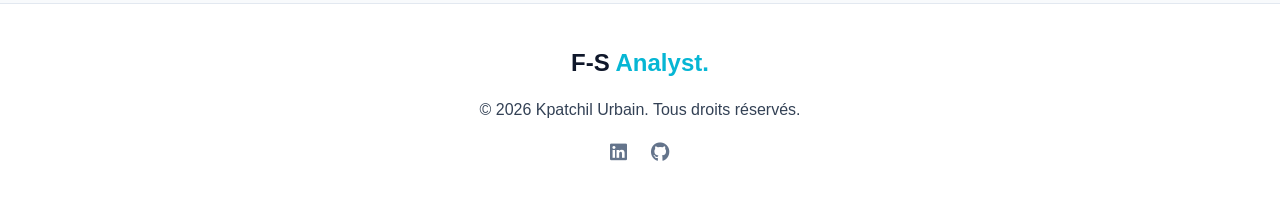
==== commit 456e020b: "Correction complète et amélioration du portfolio Bugs corrigés : - Fond de navbar invalide (rgba sur" ====
--- a/index.html
+++ b/index.html
@@ -8,13 +8,32 @@
     <!-- En-têtes de sécurité via meta (GitHub Pages ne permet pas de headers HTTP personnalisés) -->
     <meta http-equiv="Content-Security-Policy" content="default-src 'self'; script-src 'self'; style-src 'self' https://fonts.googleapis.com https://cdnjs.cloudflare.com; img-src 'self' data: https:; font-src 'self' https://fonts.gstatic.com https://cdnjs.cloudflare.com; connect-src 'self' https://formspree.io; frame-src 'none'; object-src 'none'; base-uri 'self'; form-action https://formspree.io;">
     <meta name="referrer" content="strict-origin-when-cross-origin">
+    <meta name="author" content="Kpatchil Urbain">
+    <meta name="theme-color" content="#0a0f1a">
     <title>Kpatchil Urbain | Full-Stack Analyst</title>
-    
+
+    <!-- Open Graph / Twitter : aperçu soigné lors du partage du lien -->
+    <meta property="og:type" content="website">
+    <meta property="og:title" content="Kpatchil Urbain | Full-Stack Analyst">
+    <meta property="og:description" content="Portfolio de Kpatchil Urbain, Full-Stack Analyst spécialisé en Data, Web et Cybersécurité.">
+    <meta property="og:url" content="https://maskdataec.github.io/MonPortofolio/">
+    <meta property="og:image" content="https://maskdataec.github.io/MonPortofolio/assets/uploads/portrait-urbain-kpatchil.jpg">
+    <meta property="og:locale" content="fr_FR">
+    <meta name="twitter:card" content="summary">
+    <meta name="twitter:title" content="Kpatchil Urbain | Full-Stack Analyst">
+    <meta name="twitter:description" content="Portfolio de Kpatchil Urbain, Full-Stack Analyst spécialisé en Data, Web et Cybersécurité.">
+
+    <!-- Favicon (SVG inline, aucune requête supplémentaire) -->
+    <link rel="icon" href="data:image/svg+xml,%3Csvg xmlns='http://www.w3.org/2000/svg' viewBox='0 0 64 64'%3E%3Crect width='64' height='64' rx='14' fill='%230a0f1a'/%3E%3Ctext x='32' y='45' font-family='Arial,sans-serif' font-size='34' font-weight='700' fill='%2306b6d4' text-anchor='middle'%3EK%3C/text%3E%3C/svg%3E">
+
     <!-- Google Fonts: Inter pour le texte, Poppins pour les titres -->
+    <link rel="preconnect" href="https://fonts.googleapis.com">
+    <link rel="preconnect" href="https://fonts.gstatic.com" crossorigin>
+    <link rel="preconnect" href="https://cdnjs.cloudflare.com" crossorigin>
     <link href="https://fonts.googleapis.com/css2?family=Inter:wght@300;400;500&family=Poppins:wght@500;600;700&display=swap" rel="stylesheet">
     <!-- FontAwesome pour les icônes -->
     <link rel="stylesheet" href="https://cdnjs.cloudflare.com/ajax/libs/font-awesome/6.4.0/css/all.min.css">
-    
+
     <link rel="stylesheet" href="style.css">
 </head>
 <body>
@@ -32,7 +51,7 @@
                 <li><a href="#contact">Contact</a></li>
             </ul>
             <div class="nav-actions">
-                <button id="theme-toggle" aria-label="Activer le mode sombre"><i class="fas fa-moon"></i></button>
+                <button id="theme-toggle" aria-label="Activer le mode sombre" aria-pressed="false"><i class="fas fa-moon"></i></button>
                 <button id="mobile-menu-btn" class="mobile-menu-btn" aria-label="Menu"><i class="fas fa-bars"></i></button>
             </div>
         </nav>
@@ -43,17 +62,14 @@
         <section id="home" class="hero container">
             <div class="hero-content reveal">
                 <p class="greeting">Bonjour, je suis <strong>Kpatchil Urbain</strong></p>
-                <h1><span class="typing-text"></span><span class="cursor">&nbsp;</span></h1>
+                <h1 aria-label="Full-Stack Analyst"><span class="typing-text"></span><span class="cursor" aria-hidden="true">&nbsp;</span></h1>
                 <p class="subtitle">"J'analyse les données, conçois des solutions et développe des outils numériques pour transformer les besoins en résultats concrets."</p>
                 <div class="hero-buttons">
                     <a href="#projects" class="btn btn-primary">Voir mes projets</a>
-                    <a href="chemin/vers/ton-cv.pdf" download class="btn btn-outline">Télécharger mon CV</a>
-                    <!-- TODO: ce lien est un placeholder qui pointe vers un fichier inexistant.
-                         Ajoute ton vrai CV (ex: assets/uploads/cv-kpatchil-urbain.pdf) et mets à jour le href ci-dessus. -->
+                    <a href="assets/uploads/cv-kpatchil-urbain.pdf" download="CV-Kpatchil-Urbain.pdf" class="btn btn-outline">Télécharger mon CV</a>
                 </div>
             </div>
             <div class="hero-image reveal">
-                <!-- Remplace par ta photo -->
                 <img src="assets/uploads/portrait-urbain-kpatchil.jpg" alt="Portrait de Kpatchil Urbain" width="900" height="900" loading="eager">
             </div>
         </section>
@@ -168,30 +184,37 @@
                     <p>Que ce soit pour analyser vos données, créer un outil sur mesure ou optimiser vos processus, je suis à votre écoute.</p>
                     
                     <div class="contact-links mt-2">
-                        <a href="mailto:Kpatchilurbain36@gmail.com" class="contact-item"><i class="fas fa-envelope"></i> Kpatchilurbain36@gmail.com</a>
-                        <a href="https://linkedin.com/in/urbainkpatchil" target="_blank" rel="noopener noreferrer" class="contact-item"><i class="fab fa-linkedin"></i> LinkedIn</a>
-                        <a href="https://github.com/MaskDataEc" target="_blank" rel="noopener noreferrer" class="contact-item"><i class="fab fa-github"></i> GitHub</a>
-                        <a href="https://wa.me/+22870901801" target="_blank" rel="noopener noreferrer" class="contact-item"><i class="fab fa-whatsapp"></i> WhatsApp</a>
+                        <a href="mailto:kpatchilurbain36@gmail.com" class="contact-item"><i class="fas fa-envelope" aria-hidden="true"></i> kpatchilurbain36@gmail.com</a>
+                        <a href="https://linkedin.com/in/urbainkpatchil" target="_blank" rel="noopener noreferrer" class="contact-item"><i class="fab fa-linkedin" aria-hidden="true"></i> LinkedIn</a>
+                        <a href="https://github.com/MaskDataEc" target="_blank" rel="noopener noreferrer" class="contact-item"><i class="fab fa-github" aria-hidden="true"></i> GitHub</a>
+                        <a href="https://wa.me/22870901801" target="_blank" rel="noopener noreferrer" class="contact-item"><i class="fab fa-whatsapp" aria-hidden="true"></i> WhatsApp</a>
                     </div>
                 </div>
                 
-                <form action="https://formspree.io/f/mykavldo" method="POST">
+                <form action="https://formspree.io/f/mykavldo" method="POST" novalidate>
     <!-- Champ piège anti-spam (invisible pour les humains, les bots le remplissent) -->
-    <input type="text" name="_gotcha" class="visually-hidden" tabindex="-1" autocomplete="off">
-
-    <div class="form-group">
-        <input type="text" id="name" name="name" placeholder="Votre Nom" required>
-    </div>
-
-    <div class="form-group">
-        <input type="email" id="email" name="email" placeholder="Votre Email" required>
-    </div>
-
-    <div class="form-group">
+    <input type="text" name="_gotcha" class="visually-hidden" tabindex="-1" autocomplete="off" aria-hidden="true">
+
+    <!-- Zone de message de statut (succès / erreur), mise à jour par JavaScript -->
+    <div id="form-status" class="form-status" role="status" aria-live="polite"></div>
+
+    <div class="form-group">
+        <label for="name" class="visually-hidden">Votre nom</label>
+        <input type="text" id="name" name="name" placeholder="Votre Nom" autocomplete="name" required>
+    </div>
+
+    <div class="form-group">
+        <label for="email" class="visually-hidden">Votre email</label>
+        <input type="email" id="email" name="email" placeholder="Votre Email" autocomplete="email" required>
+    </div>
+
+    <div class="form-group">
+        <label for="subject" class="visually-hidden">Sujet</label>
         <input type="text" id="subject" name="subject" placeholder="Sujet" required>
     </div>
 
     <div class="form-group">
+        <label for="message" class="visually-hidden">Votre message</label>
         <textarea id="message" name="message" rows="5" placeholder="Votre Message" required></textarea>
     </div>
 
@@ -207,7 +230,7 @@
     <footer>
         <div class="container footer-content">
             <div class="footer-logo">F-S <span>Analyst.</span></div>
-            <p>&copy; 2026 Kpatchil Urbain. Tous droits réservés.</p>
+            <p>&copy; <span id="footer-year">2026</span> Kpatchil Urbain. Tous droits réservés.</p>
             <div class="social-icons">
                 <a href="https://linkedin.com/in/urbainkpatchil" target="_blank" rel="noopener noreferrer" aria-label="LinkedIn"><i class="fab fa-linkedin"></i></a>
                 <a href="https://github.com/MaskDataEc" target="_blank" rel="noopener noreferrer" aria-label="GitHub"><i class="fab fa-github"></i></a>
--- a/style.css
+++ b/style.css
@@ -9,7 +9,8 @@
     --color-accent-hover: #0891b2;
     --color-border: #e2e8f0;
     --shadow: 0 4px 20px rgba(0, 0, 0, 0.05);
-    
+    --header-bg: rgba(255, 255, 255, 0.9);
+
     --font-heading: 'Poppins', sans-serif;
     --font-body: 'Inter', sans-serif;
     --transition: all 0.3s ease;
@@ -24,6 +25,7 @@
     --color-primary: #ffffff;
     --color-border: #1e293b;
     --shadow: 0 4px 20px rgba(0, 0, 0, 0.3);
+    --header-bg: rgba(10, 15, 26, 0.9);
 }
 
 /* RESET & BASE */
@@ -35,6 +37,13 @@
 
 html {
     scroll-behavior: smooth;
+    /* Compense la navbar fixe (~80px) lors des sauts vers les ancres */
+    scroll-padding-top: 90px;
+}
+
+::selection {
+    background-color: var(--color-accent);
+    color: #fff;
 }
 
 body {
@@ -133,8 +142,9 @@
     position: fixed;
     top: 0;
     width: 100%;
-    background-color: rgba(var(--color-bg-alt), 0.9);
+    background-color: var(--header-bg);
     backdrop-filter: blur(10px);
+    -webkit-backdrop-filter: blur(10px);
     z-index: 1000;
     box-shadow: 0 2px 10px rgba(0,0,0,0.05);
 }
@@ -165,7 +175,21 @@
     transition: var(--transition);
 }
 
-.nav-links a:hover { color: var(--color-accent); }
+.nav-links a:hover,
+.nav-links a.active { color: var(--color-accent); }
+
+.nav-links a { position: relative; padding: 6px 2px; }
+
+.nav-links a.active::after {
+    content: '';
+    position: absolute;
+    left: 0;
+    right: 0;
+    bottom: 0;
+    height: 2px;
+    background-color: var(--color-accent);
+    border-radius: 1px;
+}
 
 .nav-actions {
     display: flex;
@@ -485,6 +509,47 @@
 input:focus, textarea:focus {
     outline: none;
     border-color: var(--color-accent);
+}
+
+/* Messages de statut du formulaire (envoi réussi / erreur) */
+.form-status {
+    display: none;
+    padding: 12px 15px;
+    border-radius: 6px;
+    font-size: 0.95rem;
+    margin-bottom: 20px;
+}
+
+.form-status.visible { display: block; }
+
+.form-status.success {
+    background-color: rgba(16, 185, 129, 0.12);
+    color: #059669;
+    border: 1px solid rgba(16, 185, 129, 0.4);
+}
+
+.form-status.error {
+    background-color: rgba(239, 68, 68, 0.12);
+    color: #dc2626;
+    border: 1px solid rgba(239, 68, 68, 0.4);
+}
+
+/* État vide (aucun projet dans une catégorie) */
+.empty-state {
+    grid-column: 1 / -1;
+    text-align: center;
+    padding: 50px 20px;
+    color: var(--color-text-light);
+    background-color: var(--color-bg);
+    border: 1px dashed var(--color-border);
+    border-radius: 10px;
+}
+
+.empty-state i {
+    font-size: 2.2rem;
+    color: var(--color-accent);
+    margin-bottom: 12px;
+    display: block;
 }
 
 /* FOOTER CORRIGÉ */
@@ -555,6 +620,27 @@
     transform: translateY(0);
 }
 
+/* ACCESSIBILITÉ CLAVIER : contour visible au focus */
+a:focus-visible,
+button:focus-visible,
+input:focus-visible,
+textarea:focus-visible {
+    outline: 2px solid var(--color-accent);
+    outline-offset: 2px;
+    border-radius: 4px;
+}
+
+/* Respecte les utilisateurs sensibles au mouvement */
+@media (prefers-reduced-motion: reduce) {
+    html { scroll-behavior: auto; }
+    *, *::before, *::after {
+        animation-duration: 0.01ms !important;
+        animation-iteration-count: 1 !important;
+        transition-duration: 0.01ms !important;
+    }
+    .reveal { opacity: 1; transform: none; }
+}
+
 /* RESPONSIVE */
 @media (max-width: 900px) {
     .hero, .about-grid, .contact-grid { flex-direction: column; grid-template-columns: 1fr; text-align: center; }
@@ -578,3 +664,17 @@
     .nav-links.active { right: 0; }
     .mobile-menu-btn { display: block; }
 }
+
+/* Utilitaire : élément masqué visuellement et pour les lecteurs d'écran,
+   mais toujours dans le flux (utilisé pour le champ honeypot anti-spam) */
+.visually-hidden {
+    position: absolute !important;
+    width: 1px;
+    height: 1px;
+    padding: 0;
+    margin: -1px;
+    overflow: hidden;
+    clip: rect(0, 0, 0, 0);
+    white-space: nowrap;
+    border: 0;
+}
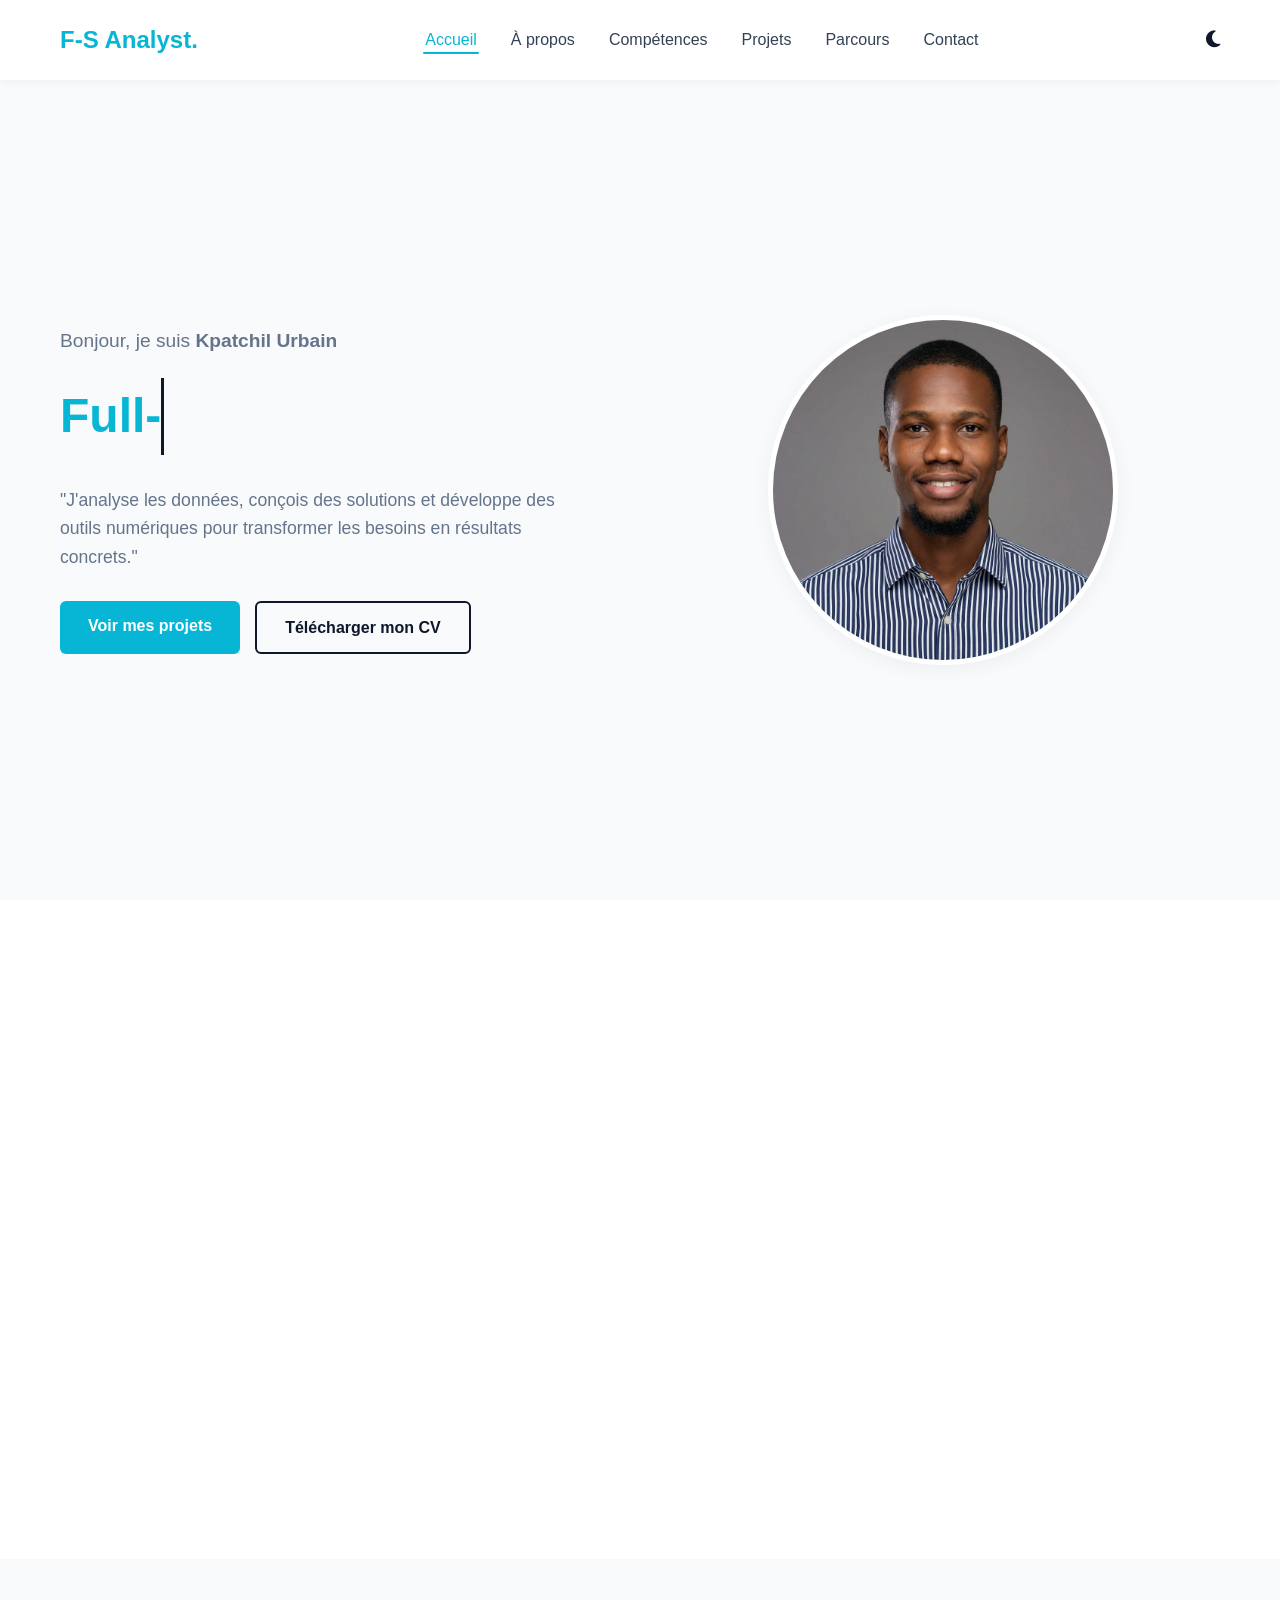
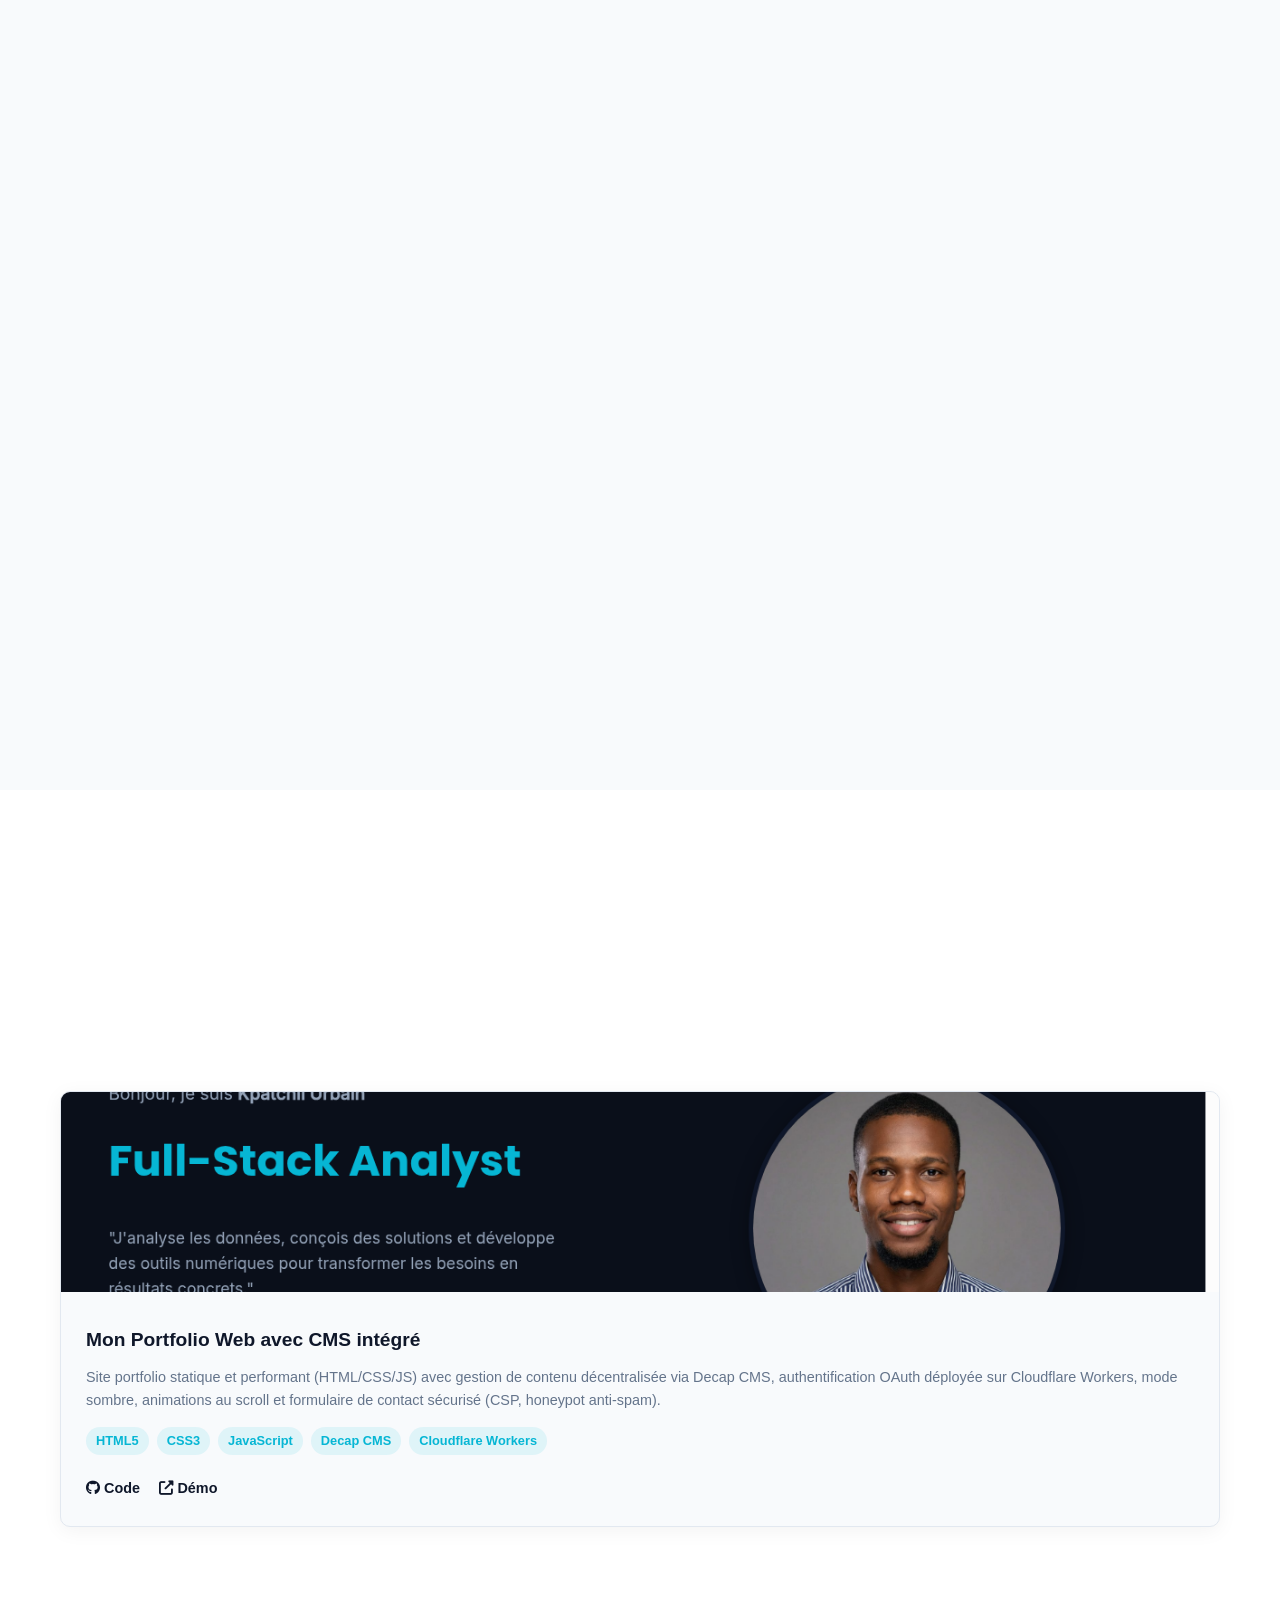
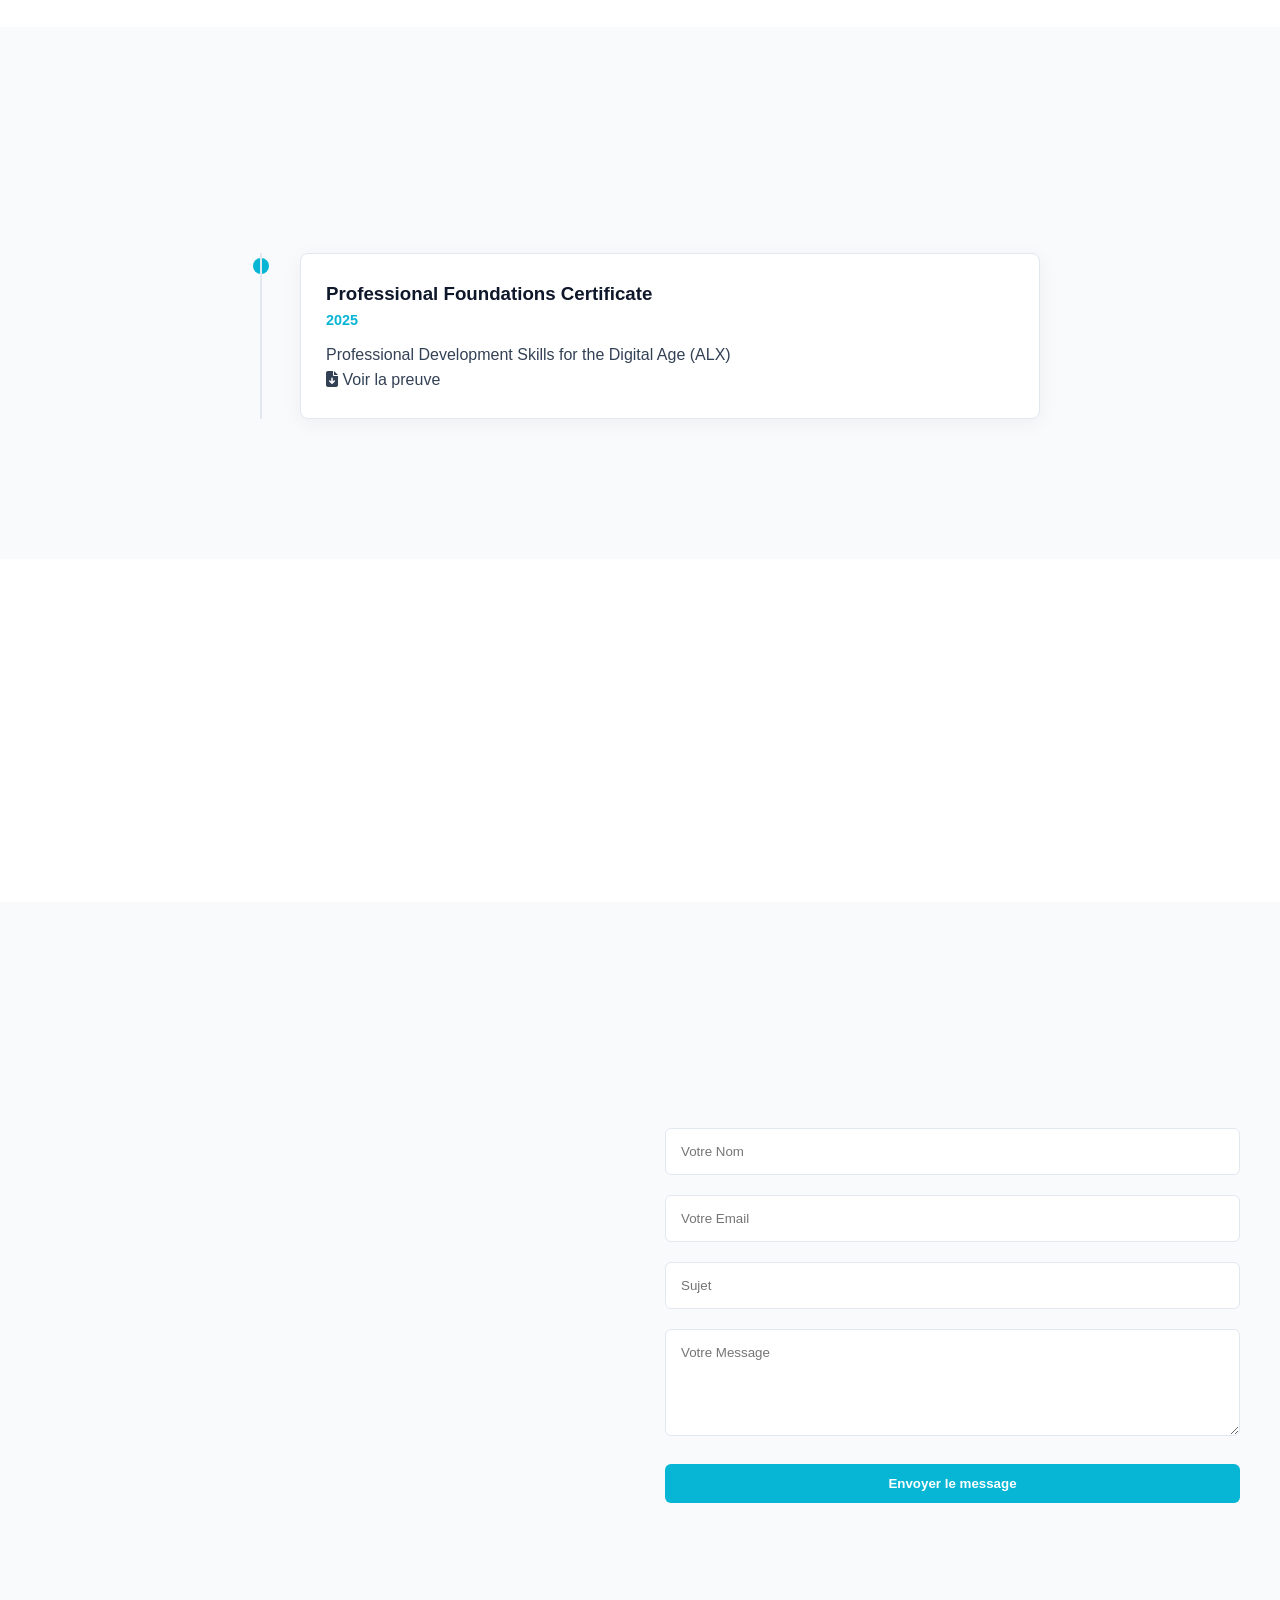
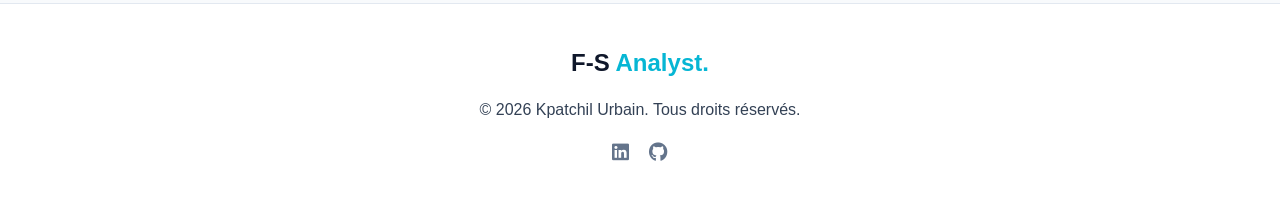
==== commit 94cff2fa: "CMS : aperçus d'images corrigés + textes du site éditables - public_folder en chemin absolu (/MonPor" ====
--- a/index.html
+++ b/index.html
@@ -10,11 +10,11 @@
     <meta name="referrer" content="strict-origin-when-cross-origin">
     <meta name="author" content="Kpatchil Urbain">
     <meta name="theme-color" content="#0a0f1a">
-    <title>Kpatchil Urbain | Full-Stack Analyst</title>
+    <title id="page-title">Kpatchil Urbain | Full-Stack Analyst</title>
 
     <!-- Open Graph / Twitter : aperçu soigné lors du partage du lien -->
     <meta property="og:type" content="website">
-    <meta property="og:title" content="Kpatchil Urbain | Full-Stack Analyst">
+    <meta property="og:title" id="og-title" content="Kpatchil Urbain | Full-Stack Analyst">
     <meta property="og:description" content="Portfolio de Kpatchil Urbain, Full-Stack Analyst spécialisé en Data, Web et Cybersécurité.">
     <meta property="og:url" content="https://maskdataec.github.io/MonPortofolio/">
     <meta property="og:image" content="https://maskdataec.github.io/MonPortofolio/assets/uploads/portrait-urbain-kpatchil.jpg">
@@ -41,7 +41,7 @@
     <!-- NAVIGATION -->
     <header id="navbar">
         <nav class="container">
-            <a href="#" class="logo">F-S <span>Analyst.</span></a>
+            <a href="#" class="logo"><span id="logo-prefix">F-S </span><span id="logo-highlight">Analyst.</span></a>
             <ul class="nav-links">
                 <li><a href="#home">Accueil</a></li>
                 <li><a href="#about">À propos</a></li>
@@ -61,9 +61,9 @@
         <!-- HERO SECTION -->
         <section id="home" class="hero container">
             <div class="hero-content reveal">
-                <p class="greeting">Bonjour, je suis <strong>Kpatchil Urbain</strong></p>
+                <p class="greeting"><span id="hero-greeting">Bonjour, je suis</span> <strong id="hero-name">Kpatchil Urbain</strong></p>
                 <h1 aria-label="Full-Stack Analyst"><span class="typing-text"></span><span class="cursor" aria-hidden="true">&nbsp;</span></h1>
-                <p class="subtitle">"J'analyse les données, conçois des solutions et développe des outils numériques pour transformer les besoins en résultats concrets."</p>
+                <p class="subtitle" id="hero-subtitle">"J'analyse les données, conçois des solutions et développe des outils numériques pour transformer les besoins en résultats concrets."</p>
                 <div class="hero-buttons">
                     <a href="#projects" class="btn btn-primary">Voir mes projets</a>
                     <a href="assets/uploads/cv-kpatchil-urbain.pdf" download="CV-Kpatchil-Urbain.pdf" class="btn btn-outline">Télécharger mon CV</a>
@@ -79,11 +79,11 @@
             <div class="container">
                 <h2 class="section-title reveal">À propos de moi</h2>
                 <div class="about-grid">
-                    <div class="about-text reveal">
+                    <div class="about-text reveal" id="about-text">
                         <p>Passionné par l'intersection entre le <strong>business, la donnée et la technologie</strong>, j'interviens sur l'ensemble de la chaîne de valeur d'un projet numérique. Mon approche est résolument orientée résultats.</p>
                         <p>Grâce à mon parcours hybride (Économie, Data Science, Web, Cybersécurité et ALX Ventures), je ne me contente pas de coder ou d'analyser : je m'assure que chaque solution apporte une véritable valeur ajoutée métier.</p>
                     </div>
-                    <div class="stats-grid reveal">
+                    <div class="stats-grid reveal" id="stats-grid">
                         <div class="stat-card">
                             <h3 class="counter" data-target="15">0</h3>
                             <p>Projets Réalisés</p>
@@ -169,9 +169,7 @@
         <section id="vision" class="vision section bg-alt text-center">
             <div class="container reveal">
                 <i class="fas fa-quote-left quote-icon"></i>
-                <blockquote>
-                    "Je souhaite évoluer comme Full-Stack Analyst capable de relier les données, les technologies et les besoins métier afin de créer des solutions à forte valeur ajoutée."
-                </blockquote>
+                <blockquote id="vision-quote">"Je souhaite évoluer comme Full-Stack Analyst capable de relier les données, les technologies et les besoins métier afin de créer des solutions à forte valeur ajoutée."</blockquote>
             </div>
         </section>
 
@@ -183,7 +181,7 @@
                     <h3>Discutons de votre prochain projet</h3>
                     <p>Que ce soit pour analyser vos données, créer un outil sur mesure ou optimiser vos processus, je suis à votre écoute.</p>
                     
-                    <div class="contact-links mt-2">
+                    <div class="contact-links mt-2" id="contact-links">
                         <a href="mailto:kpatchilurbain36@gmail.com" class="contact-item"><i class="fas fa-envelope" aria-hidden="true"></i> kpatchilurbain36@gmail.com</a>
                         <a href="https://linkedin.com/in/urbainkpatchil" target="_blank" rel="noopener noreferrer" class="contact-item"><i class="fab fa-linkedin" aria-hidden="true"></i> LinkedIn</a>
                         <a href="https://github.com/MaskDataEc" target="_blank" rel="noopener noreferrer" class="contact-item"><i class="fab fa-github" aria-hidden="true"></i> GitHub</a>
@@ -229,9 +227,9 @@
     <!-- FOOTER -->
     <footer>
         <div class="container footer-content">
-            <div class="footer-logo">F-S <span>Analyst.</span></div>
+            <div class="footer-logo" id="footer-logo">F-S <span>Analyst.</span></div>
             <p>&copy; <span id="footer-year">2026</span> Kpatchil Urbain. Tous droits réservés.</p>
-            <div class="social-icons">
+            <div class="social-icons" id="footer-social">
                 <a href="https://linkedin.com/in/urbainkpatchil" target="_blank" rel="noopener noreferrer" aria-label="LinkedIn"><i class="fab fa-linkedin"></i></a>
                 <a href="https://github.com/MaskDataEc" target="_blank" rel="noopener noreferrer" aria-label="GitHub"><i class="fab fa-github"></i></a>
             </div>
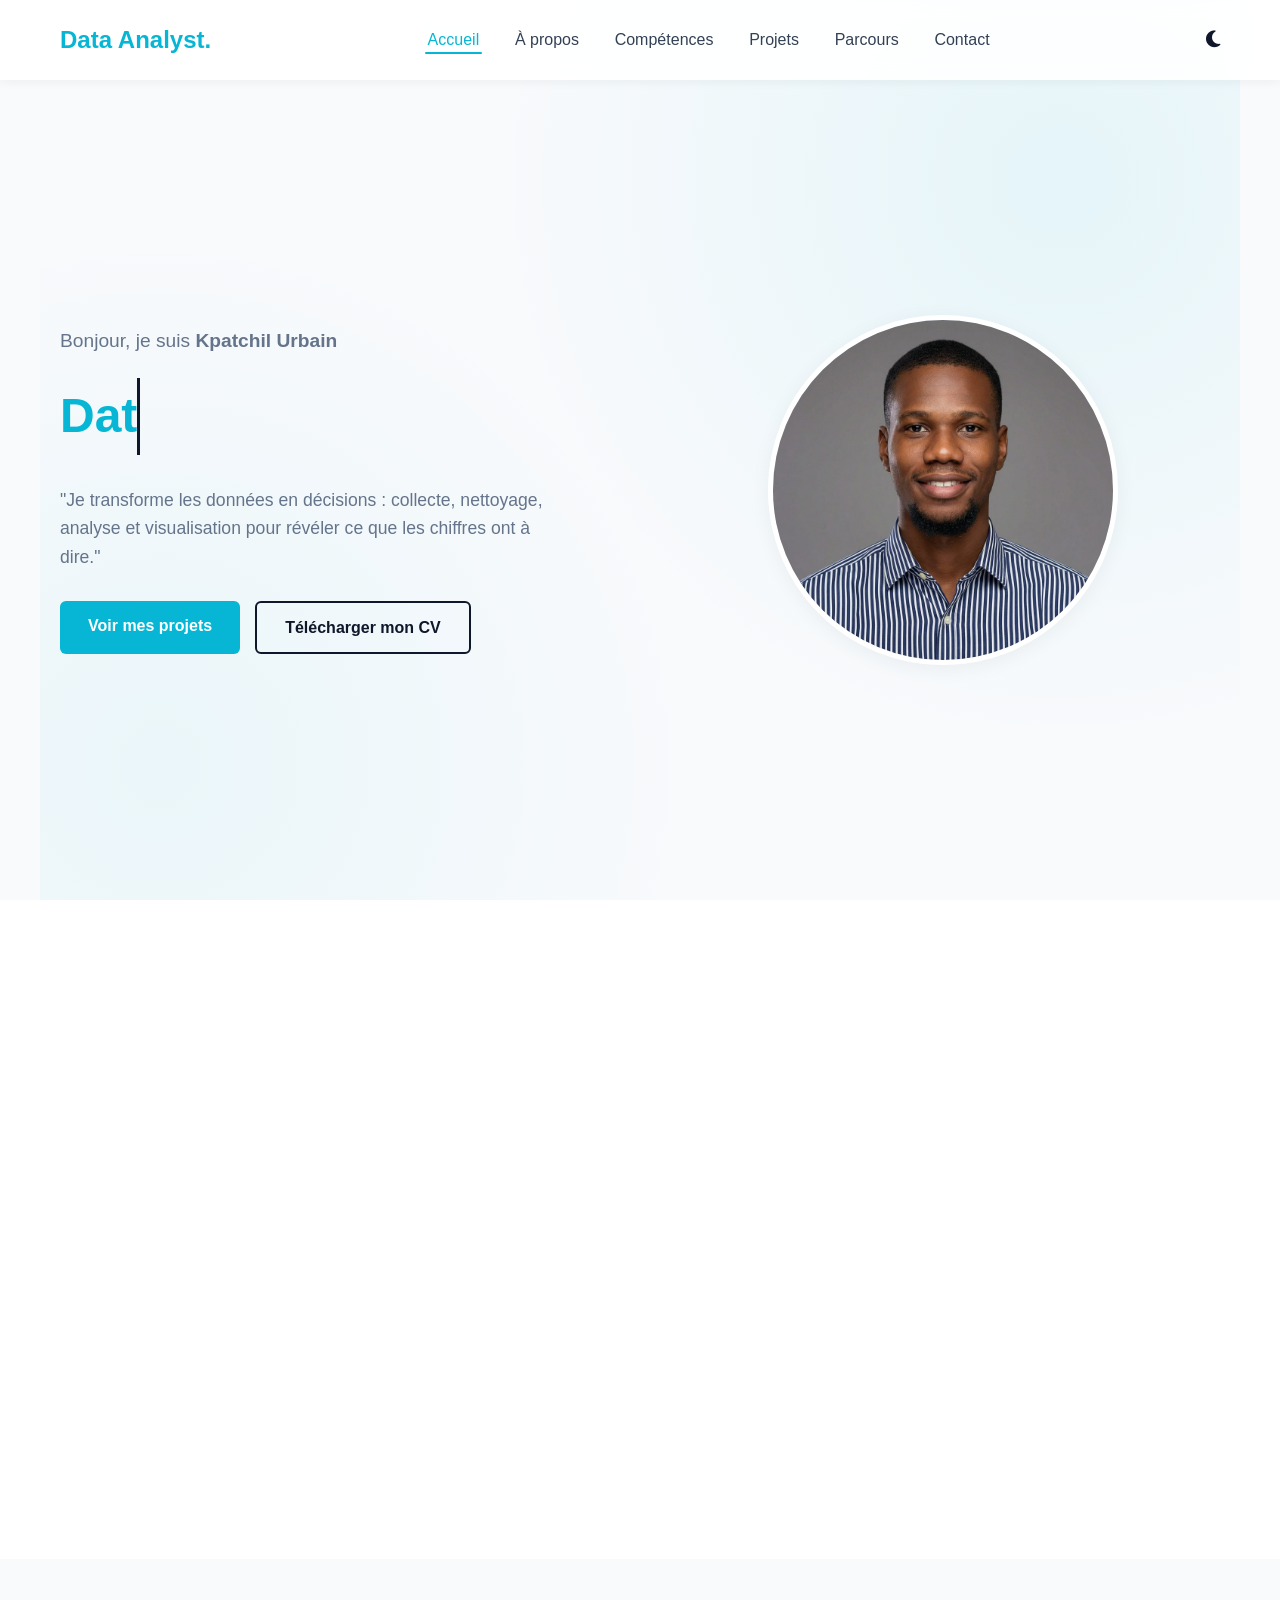
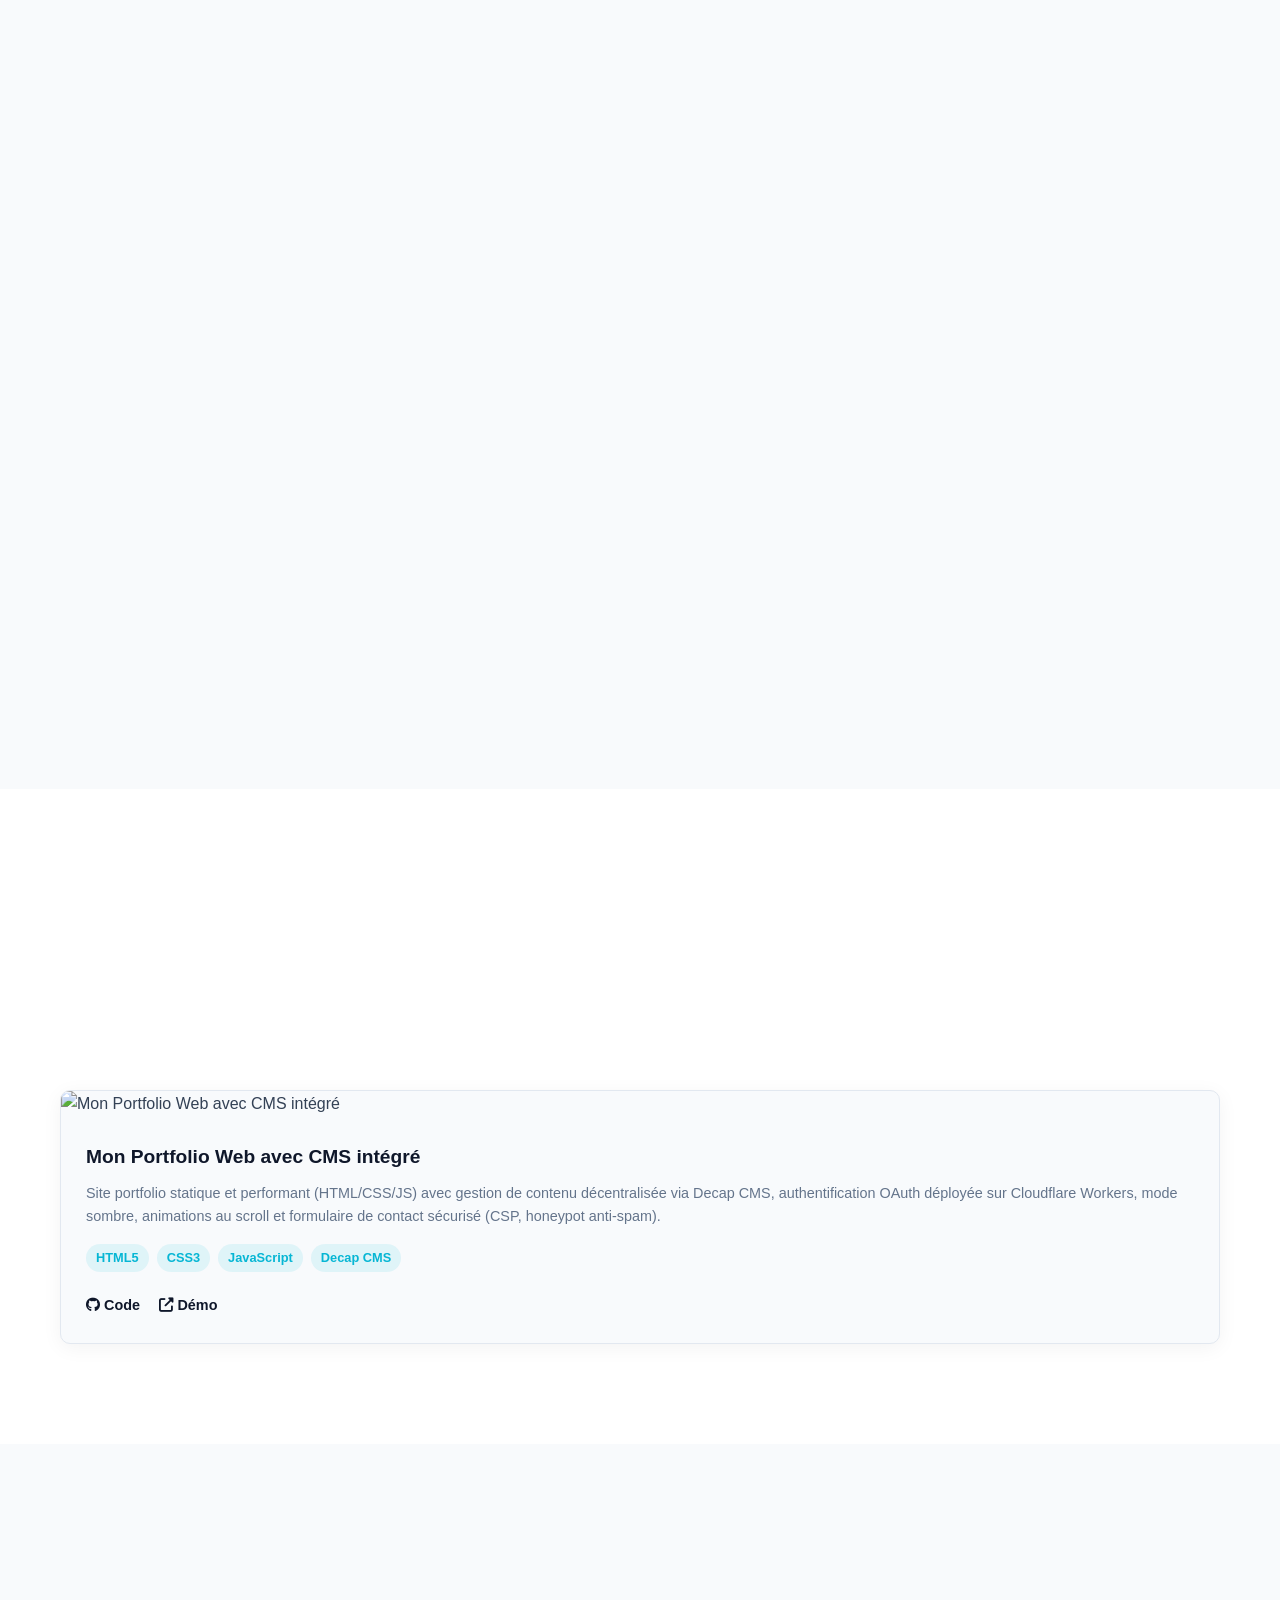
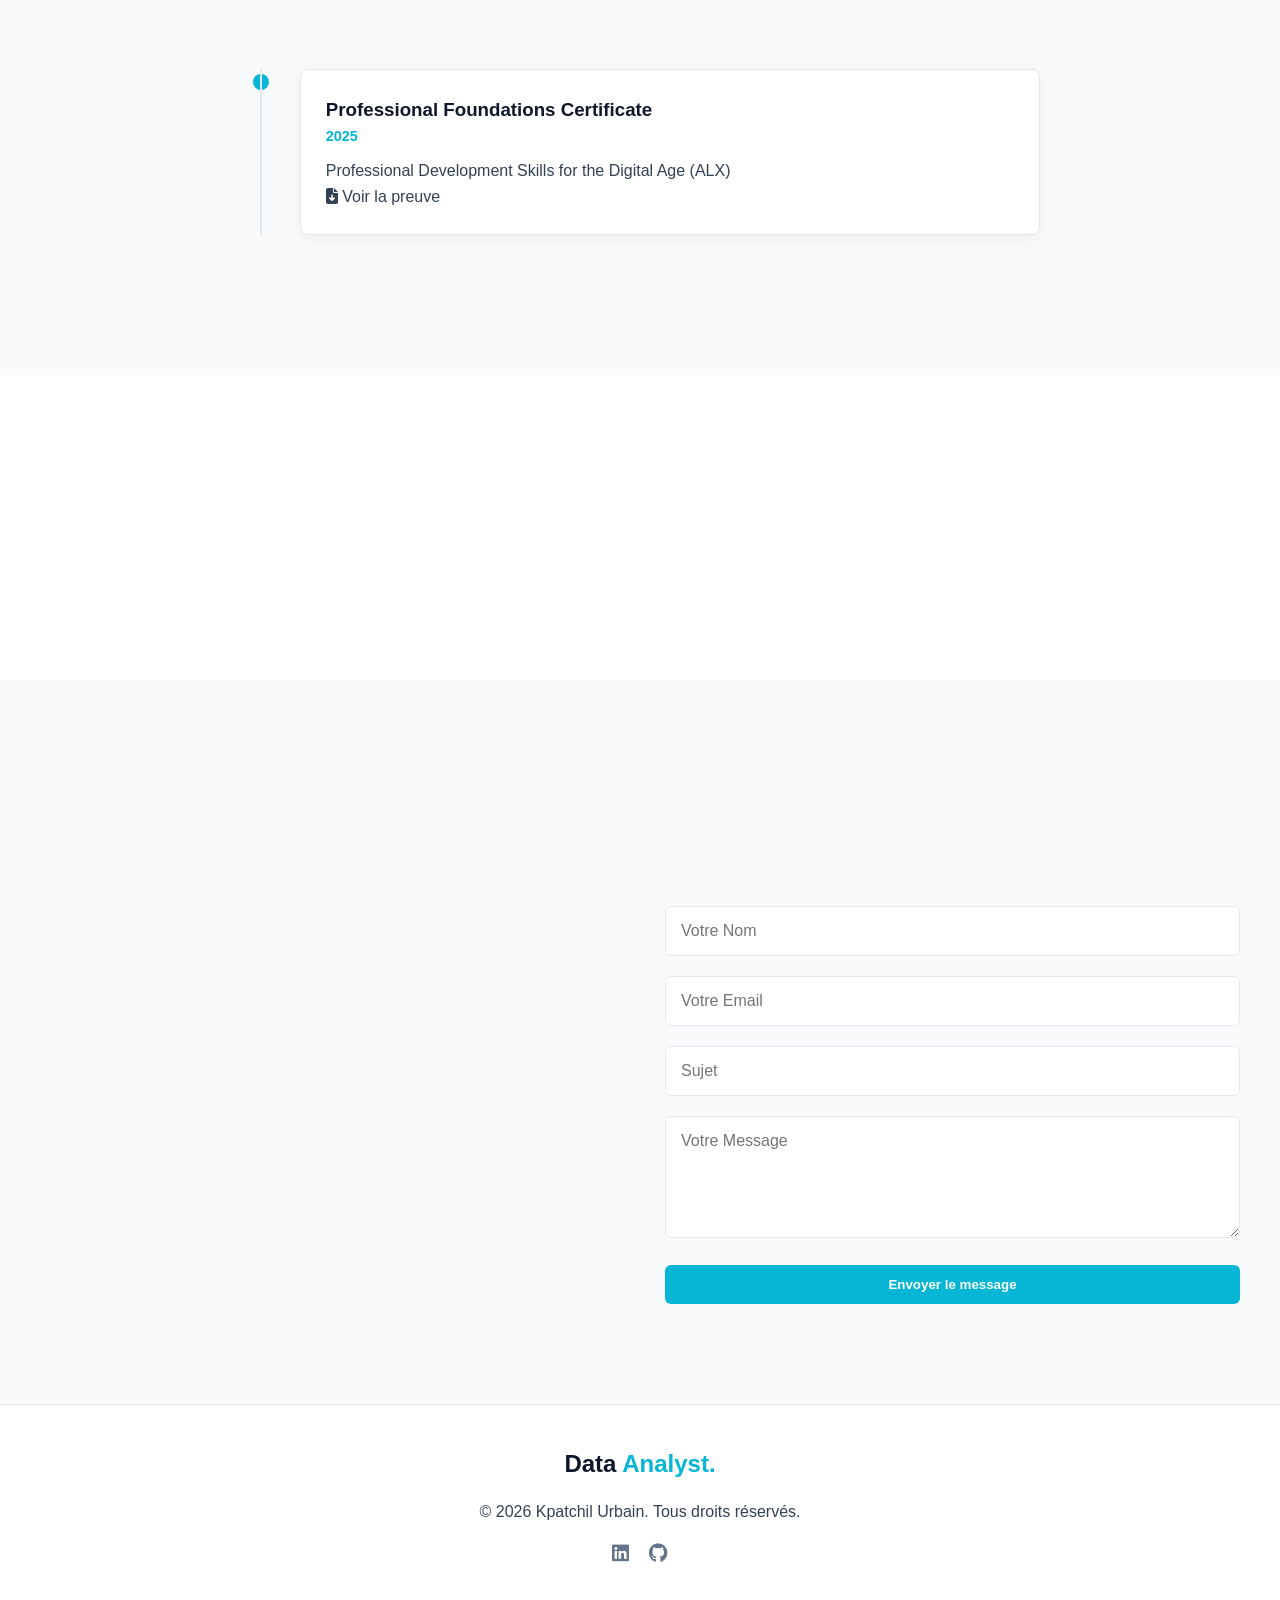
==== commit 0a4d1fd2: "Repositionnement du portfolio : Data Analyst & Data Science - Titre SEO, Open Graph et description :" ====
--- a/index.html
+++ b/index.html
@@ -3,25 +3,25 @@
 <head>
     <meta charset="UTF-8">
     <meta name="viewport" content="width=device-width, initial-scale=1.0">
-    <meta name="description" content="Portfolio de Kpatchil Urbain, Full-Stack Analyst spécialisé en Data, Web.">
+    <meta name="description" content="Portfolio de Kpatchil Urbain, Data Analyst : analyse de données, data science, SQL, Python et visualisation.">
 
     <!-- En-têtes de sécurité via meta (GitHub Pages ne permet pas de headers HTTP personnalisés) -->
     <meta http-equiv="Content-Security-Policy" content="default-src 'self'; script-src 'self'; style-src 'self' https://fonts.googleapis.com https://cdnjs.cloudflare.com; img-src 'self' data: https:; font-src 'self' https://fonts.gstatic.com https://cdnjs.cloudflare.com; connect-src 'self' https://formspree.io; frame-src 'none'; object-src 'none'; base-uri 'self'; form-action https://formspree.io;">
     <meta name="referrer" content="strict-origin-when-cross-origin">
     <meta name="author" content="Kpatchil Urbain">
     <meta name="theme-color" content="#0a0f1a">
-    <title id="page-title">Kpatchil Urbain | Full-Stack Analyst</title>
+    <title id="page-title">Kpatchil Urbain | Data Analyst &amp; Data Science</title>
 
     <!-- Open Graph / Twitter : aperçu soigné lors du partage du lien -->
     <meta property="og:type" content="website">
-    <meta property="og:title" id="og-title" content="Kpatchil Urbain | Full-Stack Analyst">
-    <meta property="og:description" content="Portfolio de Kpatchil Urbain, Full-Stack Analyst spécialisé en Data, Web et Cybersécurité.">
+    <meta property="og:title" id="og-title" content="Kpatchil Urbain | Data Analyst &amp; Data Science">
+    <meta property="og:description" content="Portfolio de Kpatchil Urbain, Data Analyst : analyse de données, data science, SQL, Python et visualisation.">
     <meta property="og:url" content="https://maskdataec.github.io/MonPortofolio/">
     <meta property="og:image" content="https://maskdataec.github.io/MonPortofolio/assets/uploads/portrait-urbain-kpatchil.jpg">
     <meta property="og:locale" content="fr_FR">
     <meta name="twitter:card" content="summary">
-    <meta name="twitter:title" content="Kpatchil Urbain | Full-Stack Analyst">
-    <meta name="twitter:description" content="Portfolio de Kpatchil Urbain, Full-Stack Analyst spécialisé en Data, Web et Cybersécurité.">
+    <meta name="twitter:title" content="Kpatchil Urbain | Data Analyst &amp; Data Science">
+    <meta name="twitter:description" content="Portfolio de Kpatchil Urbain, Data Analyst : analyse de données, data science, SQL, Python et visualisation.">
 
     <!-- Favicon (SVG inline, aucune requête supplémentaire) -->
     <link rel="icon" href="data:image/svg+xml,%3Csvg xmlns='http://www.w3.org/2000/svg' viewBox='0 0 64 64'%3E%3Crect width='64' height='64' rx='14' fill='%230a0f1a'/%3E%3Ctext x='32' y='45' font-family='Arial,sans-serif' font-size='34' font-weight='700' fill='%2306b6d4' text-anchor='middle'%3EK%3C/text%3E%3C/svg%3E">
@@ -41,7 +41,7 @@
     <!-- NAVIGATION -->
     <header id="navbar">
         <nav class="container">
-            <a href="#" class="logo"><span id="logo-prefix">F-S </span><span id="logo-highlight">Analyst.</span></a>
+            <a href="#" class="logo"><span id="logo-prefix">Data&nbsp;</span><span id="logo-highlight">Analyst.</span></a>
             <ul class="nav-links">
                 <li><a href="#home">Accueil</a></li>
                 <li><a href="#about">À propos</a></li>
@@ -62,7 +62,7 @@
         <section id="home" class="hero container">
             <div class="hero-content reveal">
                 <p class="greeting"><span id="hero-greeting">Bonjour, je suis</span> <strong id="hero-name">Kpatchil Urbain</strong></p>
-                <h1 aria-label="Full-Stack Analyst"><span class="typing-text"></span><span class="cursor" aria-hidden="true">&nbsp;</span></h1>
+                <h1 aria-label="Data Analyst"><span class="typing-text"></span><span class="cursor" aria-hidden="true">&nbsp;</span></h1>
                 <p class="subtitle" id="hero-subtitle">"J'analyse les données, conçois des solutions et développe des outils numériques pour transformer les besoins en résultats concrets."</p>
                 <div class="hero-buttons">
                     <a href="#projects" class="btn btn-primary">Voir mes projets</a>
@@ -80,8 +80,8 @@
                 <h2 class="section-title reveal">À propos de moi</h2>
                 <div class="about-grid">
                     <div class="about-text reveal" id="about-text">
-                        <p>Passionné par l'intersection entre le <strong>business, la donnée et la technologie</strong>, j'interviens sur l'ensemble de la chaîne de valeur d'un projet numérique. Mon approche est résolument orientée résultats.</p>
-                        <p>Grâce à mon parcours hybride (Économie, Data Science, Web, Cybersécurité et ALX Ventures), je ne me contente pas de coder ou d'analyser : je m'assure que chaque solution apporte une véritable valeur ajoutée métier.</p>
+                        <p>Passionné par <strong>l'analyse de données et la data science</strong>, je transforme des chiffres bruts en insights actionnables : nettoyage des données, analyse exploratoire, visualisation et reporting au service de décisions métier concrètes.</p>
+                        <p>Mon parcours hybride (Économie, Data Science, ALX Ventures) et mes compétences en développement web me permettent d'aller plus loin : présenter mes analyses dans des outils interactifs et collaborer efficacement avec tous les profils, techniques comme métier.</p>
                     </div>
                     <div class="stats-grid reveal" id="stats-grid">
                         <div class="stat-card">
@@ -112,26 +112,26 @@
                 <div class="skill-card reveal">
                     <i class="fas fa-chart-pie skill-icon"></i>
                     <h3>Analyse de Données</h3>
-                    <p>Data Analysis, Data Cleaning, Data Viz, Reporting, Business Analysis, Python, SQL.</p>
+                    <p>Python, Data Cleaning, Analyse exploratoire, Business Analysis, Reporting.</p>
+                </div>
+                <div class="skill-card reveal">
+                    <i class="fas fa-database skill-icon"></i>
+                    <h3>SQL &amp; Bases de Données</h3>
+                    <p>SQL, Modélisation, Conception relationnelle, Optimisation de requêtes.</p>
+                </div>
+                <div class="skill-card reveal">
+                    <i class="fas fa-chart-bar skill-icon"></i>
+                    <h3>Data Visualisation &amp; Reporting</h3>
+                    <p>Data Viz, Tableaux de bord, Storytelling de données, Restitution métier.</p>
                 </div>
                 <div class="skill-card reveal">
                     <i class="fas fa-laptop-code skill-icon"></i>
                     <h3>Développement Web</h3>
-                    <p>HTML5, CSS3, JavaScript.</p>
-                </div>
-                <div class="skill-card reveal">
-                    <i class="fas fa-database skill-icon"></i>
-                    <h3>Bases de Données</h3>
-                    <p>SQL, Modélisation, Conception relationnelle, Optimisation de requêtes.</p>
-                </div>
-                <div class="skill-card reveal">
-                    <i class="fas fa-shield-alt skill-icon"></i>
-                    <h3>Cybersécurité</h3>
-                    <p>Fondamentaux, Protection des données, Sensibilisation à la sécurité numérique.</p>
+                    <p>HTML5, CSS3, JavaScript — pour présenter mes analyses dans des outils interactifs.</p>
                 </div>
                 <div class="skill-card reveal">
                     <i class="fas fa-lightbulb skill-icon"></i>
-                    <h3>Entrepreneuriat & Stratégie</h3>
+                    <h3>Entrepreneuriat &amp; Stratégie</h3>
                     <p>ALX Ventures, Gestion de projet, Résolution de problèmes, Esprit analytique.</p>
                 </div>
             </div>
@@ -169,7 +169,7 @@
         <section id="vision" class="vision section bg-alt text-center">
             <div class="container reveal">
                 <i class="fas fa-quote-left quote-icon"></i>
-                <blockquote id="vision-quote">"Je souhaite évoluer comme Full-Stack Analyst capable de relier les données, les technologies et les besoins métier afin de créer des solutions à forte valeur ajoutée."</blockquote>
+                <blockquote id="vision-quote">"Mon ambition : mettre la donnée au service de décisions plus justes, plus rapides et plus utiles — de l'analyse brute au storytelling qui fait agir."</blockquote>
             </div>
         </section>
 
@@ -227,7 +227,7 @@
     <!-- FOOTER -->
     <footer>
         <div class="container footer-content">
-            <div class="footer-logo" id="footer-logo">F-S <span>Analyst.</span></div>
+            <div class="footer-logo" id="footer-logo">Data&nbsp;<span>Analyst.</span></div>
             <p>&copy; <span id="footer-year">2026</span> Kpatchil Urbain. Tous droits réservés.</p>
             <div class="social-icons" id="footer-social">
                 <a href="https://linkedin.com/in/urbainkpatchil" target="_blank" rel="noopener noreferrer" aria-label="LinkedIn"><i class="fab fa-linkedin"></i></a>
--- a/style.css
+++ b/style.css
@@ -52,6 +52,7 @@
     color: var(--color-text);
     line-height: 1.6;
     transition: background-color var(--transition), color var(--transition);
+    -webkit-tap-highlight-color: transparent;
 }
 
 h1, h2, h3, h4 {
@@ -504,6 +505,8 @@
     background-color: var(--color-bg-alt);
     color: var(--color-text);
     font-family: var(--font-body);
+    /* 16px minimum : évite le zoom automatique iOS au focus du champ */
+    font-size: 1rem;
 }
 
 input:focus, textarea:focus {
@@ -641,14 +644,52 @@
     .reveal { opacity: 1; transform: none; }
 }
 
-/* RESPONSIVE */
+/* HERO : léger dégradé d'ambiance derrière le contenu */
+.hero {
+    background:
+        radial-gradient(circle at 85% 20%, rgba(6, 182, 212, 0.08), transparent 45%),
+        radial-gradient(circle at 10% 85%, rgba(6, 182, 212, 0.06), transparent 40%);
+}
+
+/* Sur écrans tactiles, pas d'effet de survol parasite */
+@media (hover: none) {
+    .project-card:hover, .skill-card:hover, .btn-primary:hover { transform: none; }
+}
+
+/* NAVBAR : ombre renforcée quand on a défilé (géré en JS) */
+header.scrolled { box-shadow: 0 4px 18px rgba(0, 0, 0, 0.12); }
+
+/* RESPONSIVE TABLETTE */
 @media (max-width: 900px) {
     .hero, .about-grid, .contact-grid { flex-direction: column; grid-template-columns: 1fr; text-align: center; }
     .hero-buttons { justify-content: center; }
     .hero-image img { width: 250px; height: 250px; }
-}
-
+    .subtitle { margin-left: auto; margin-right: auto; }
+}
+
+/* RESPONSIVE MOBILE */
 @media (max-width: 768px) {
+    /* Sections plus compactes */
+    .section { padding: 64px 0; }
+    .vision { padding: 56px 0; }
+    .section-title { font-size: 1.75rem; margin-bottom: 2rem; }
+
+    /* Titre animé : hauteur naturelle, pas de grand vide */
+    .hero h1 {
+        font-size: 1.9rem;
+        min-height: 2.6em;
+        justify-content: center;
+    }
+
+    .hero { padding-top: 100px; gap: 36px; }
+
+    .subtitle { font-size: 1rem; }
+
+    /* Boutons pleine largeur, empilés */
+    .hero-buttons { flex-direction: column; gap: 12px; width: 100%; max-width: 340px; margin: 0 auto; }
+    .hero-buttons .btn { width: 100%; }
+
+    /* Menu mobile : plein écran confortable */
     .nav-links {
         position: fixed;
         top: 80px;
@@ -657,12 +698,37 @@
         background-color: var(--color-bg-alt);
         width: 100%;
         text-align: center;
-        padding: 20px 0;
-        box-shadow: 0 10px 10px rgba(0,0,0,0.1);
-        transition: 0.3s;
+        padding: 24px 0 32px;
+        box-shadow: 0 16px 24px rgba(0,0,0,0.12);
+        transition: right 0.3s ease;
     }
     .nav-links.active { right: 0; }
+    .nav-links li { margin: 4px 0; }
+    .nav-links a { display: block; padding: 12px 24px; font-size: 1.05rem; }
+    .nav-links a.active::after { display: none; }
+    .nav-links a.active { background-color: rgba(6, 182, 212, 0.1); }
     .mobile-menu-btn { display: block; }
+
+    /* Grilles plus resserrées */
+    .skills-grid { gap: 18px; }
+    .projects-container { gap: 18px; grid-template-columns: 1fr; }
+    .stats-grid { gap: 12px; }
+    .stat-card { padding: 22px 12px; }
+    .stat-card h3 { font-size: 2rem; }
+
+    /* Timeline : ligne plus proche du contenu */
+    .timeline-item { padding-left: 48px; margin-bottom: 28px; }
+    .timeline-container::after { left: 14px; }
+    .timeline-dot { left: 7px; }
+    .timeline-content { padding: 18px; }
+
+    blockquote { font-size: 1.15rem; }
+
+    /* Contact */
+    .contact-item { font-size: 1rem; }
+
+    /* Bouton retour en haut moins intrusif */
+    #back-to-top { bottom: 18px; right: 18px; width: 44px; height: 44px; }
 }
 
 /* Utilitaire : élément masqué visuellement et pour les lecteurs d'écran,
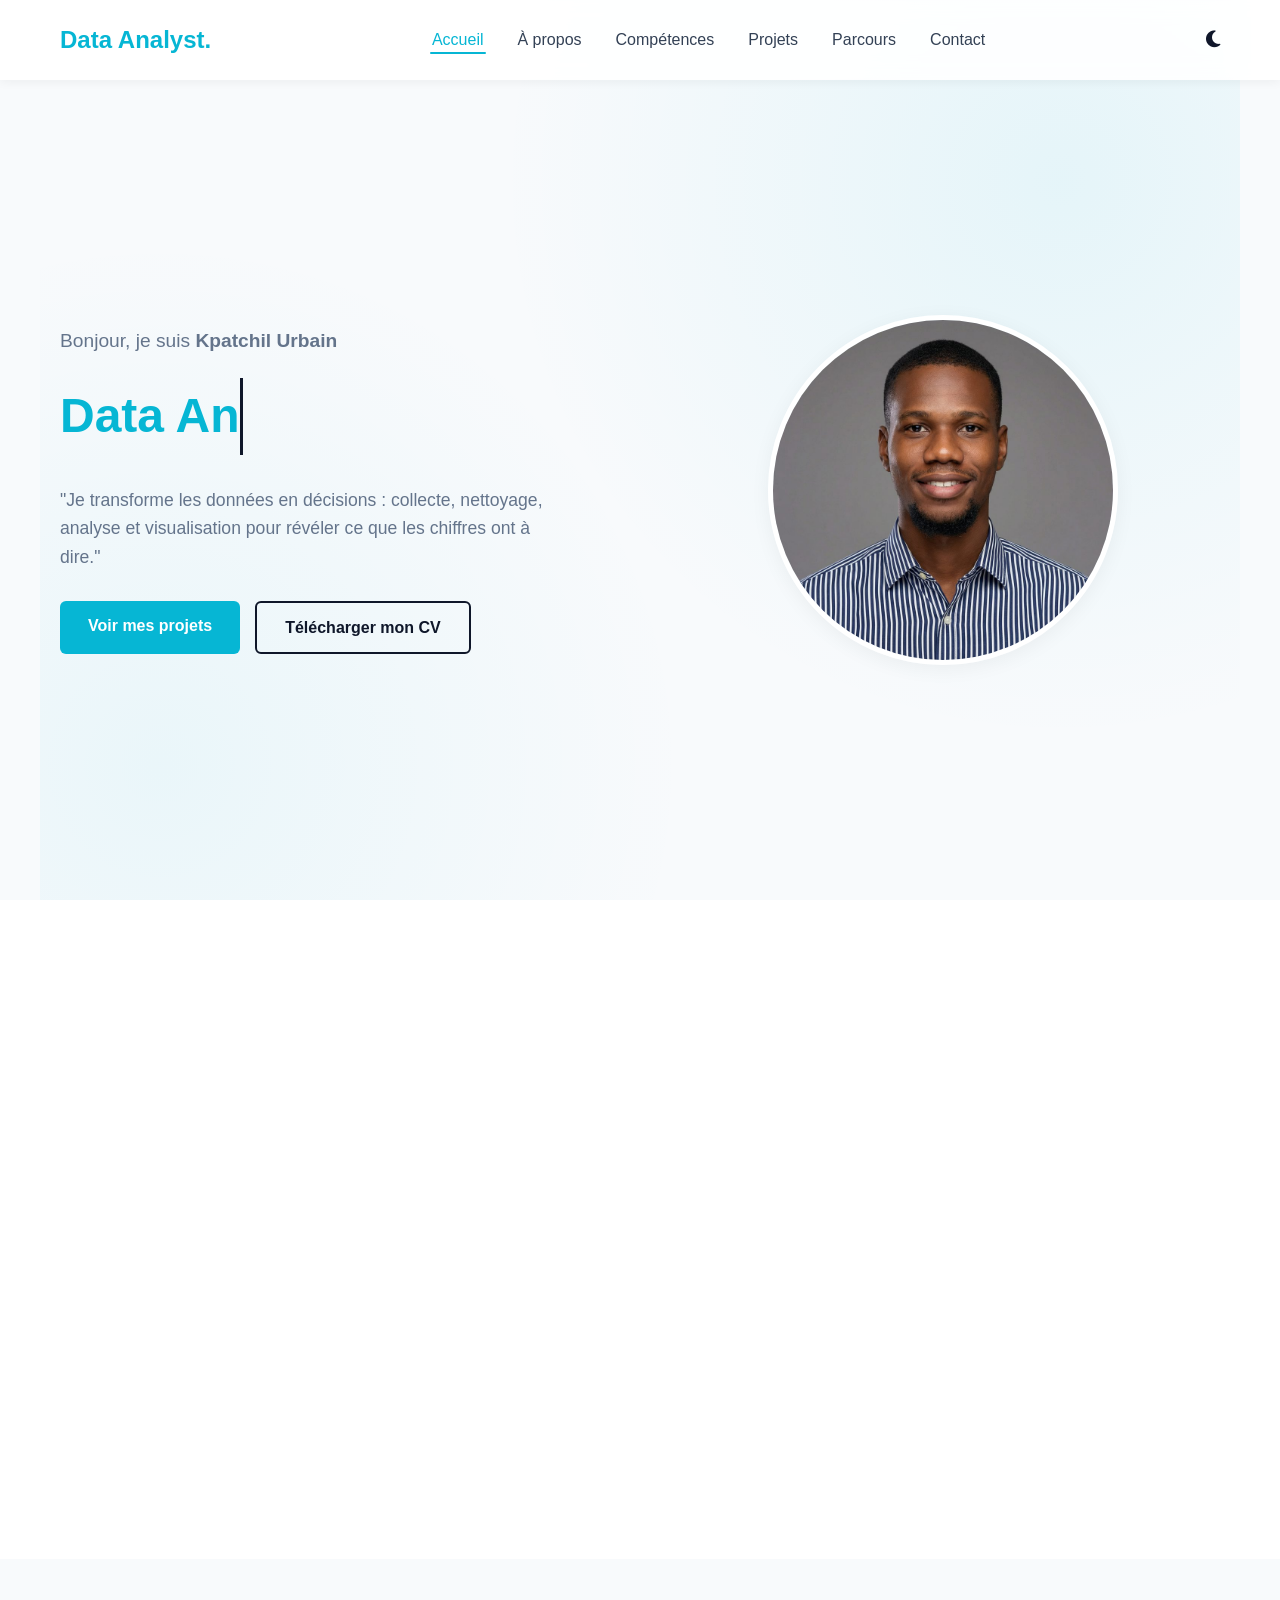
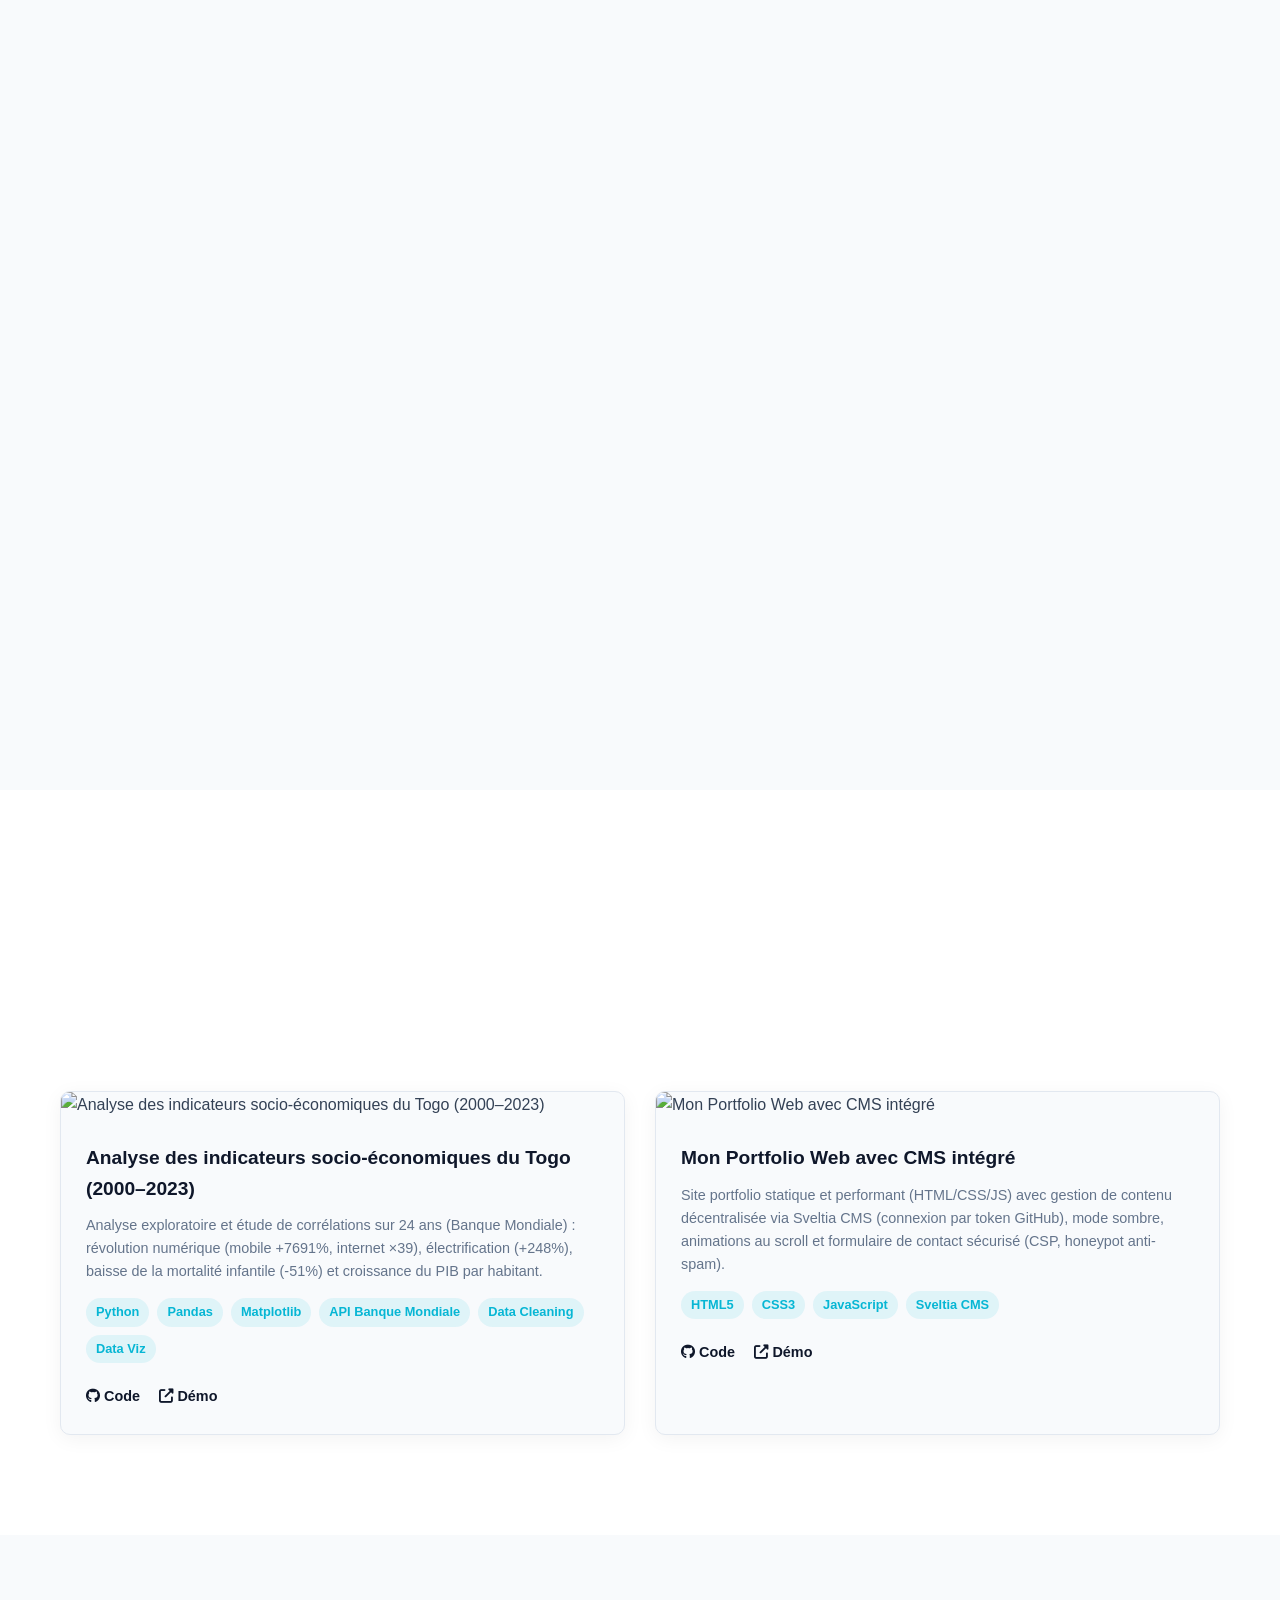
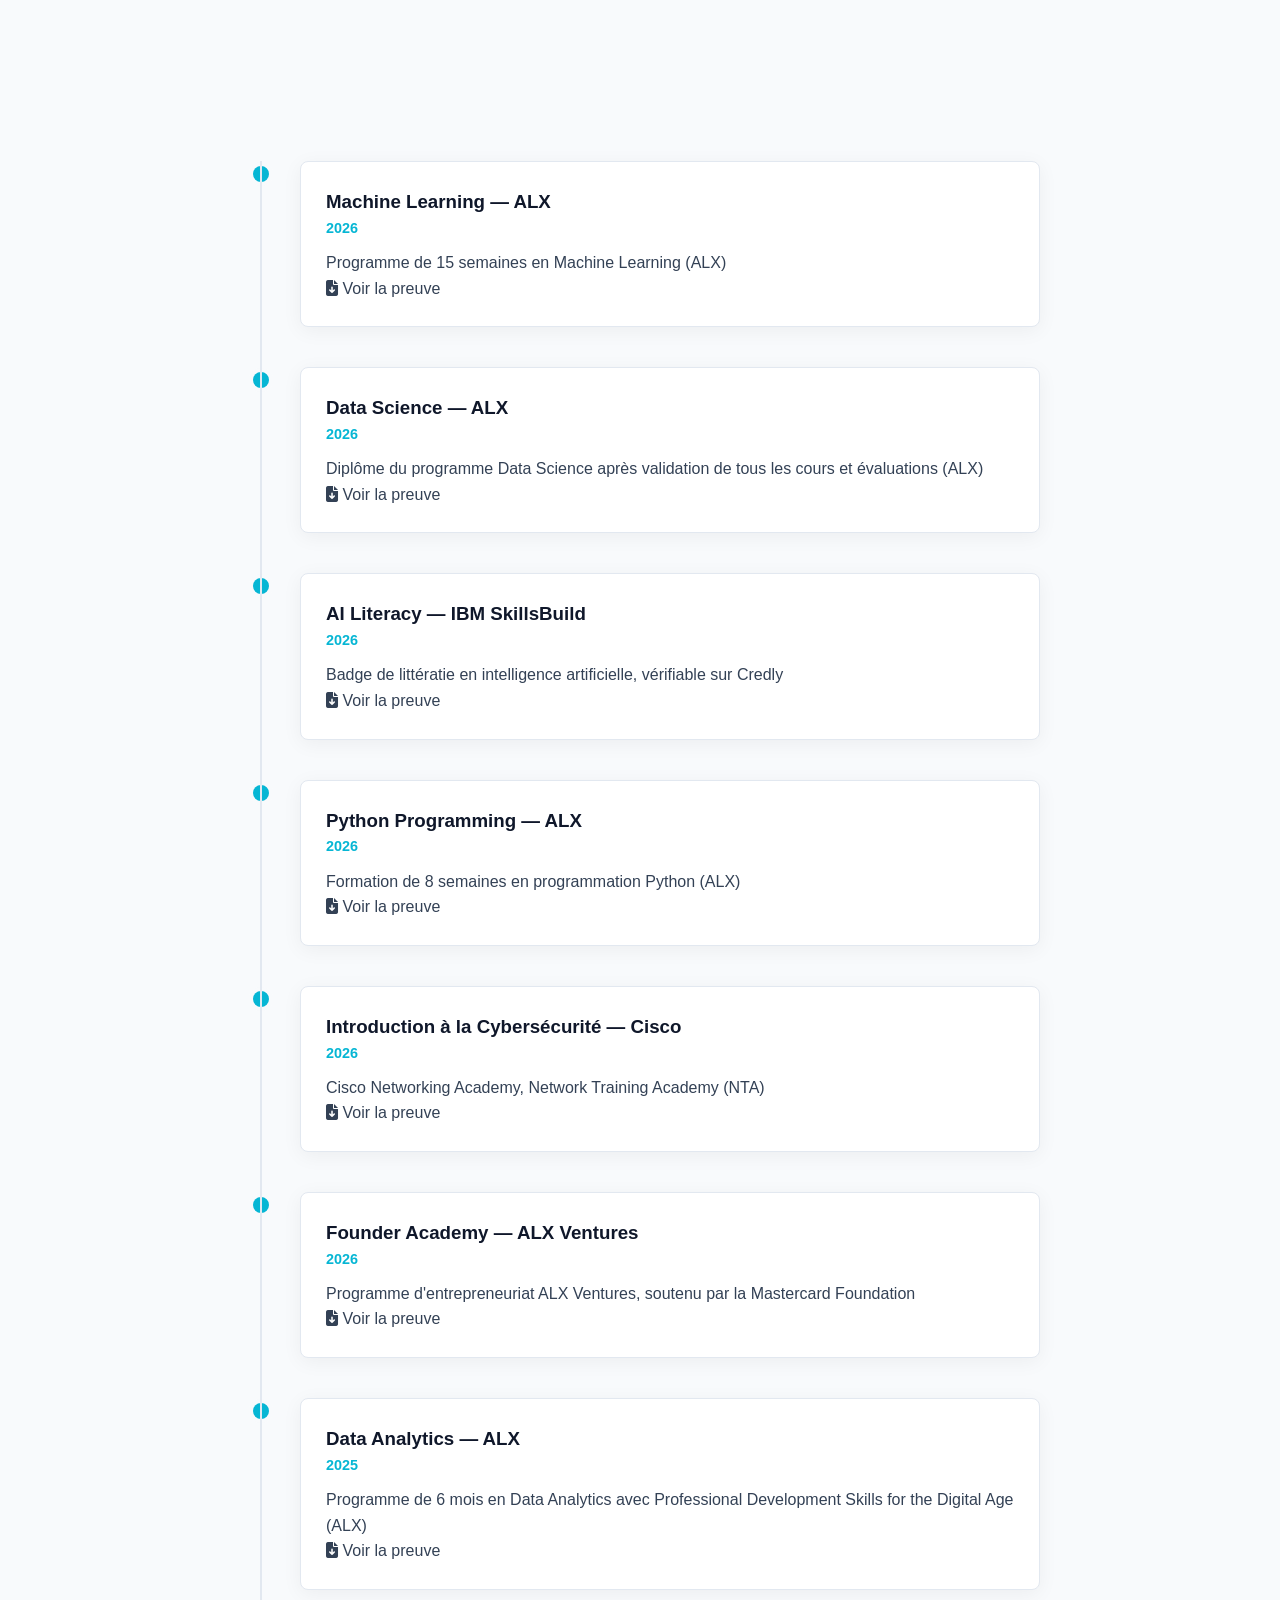
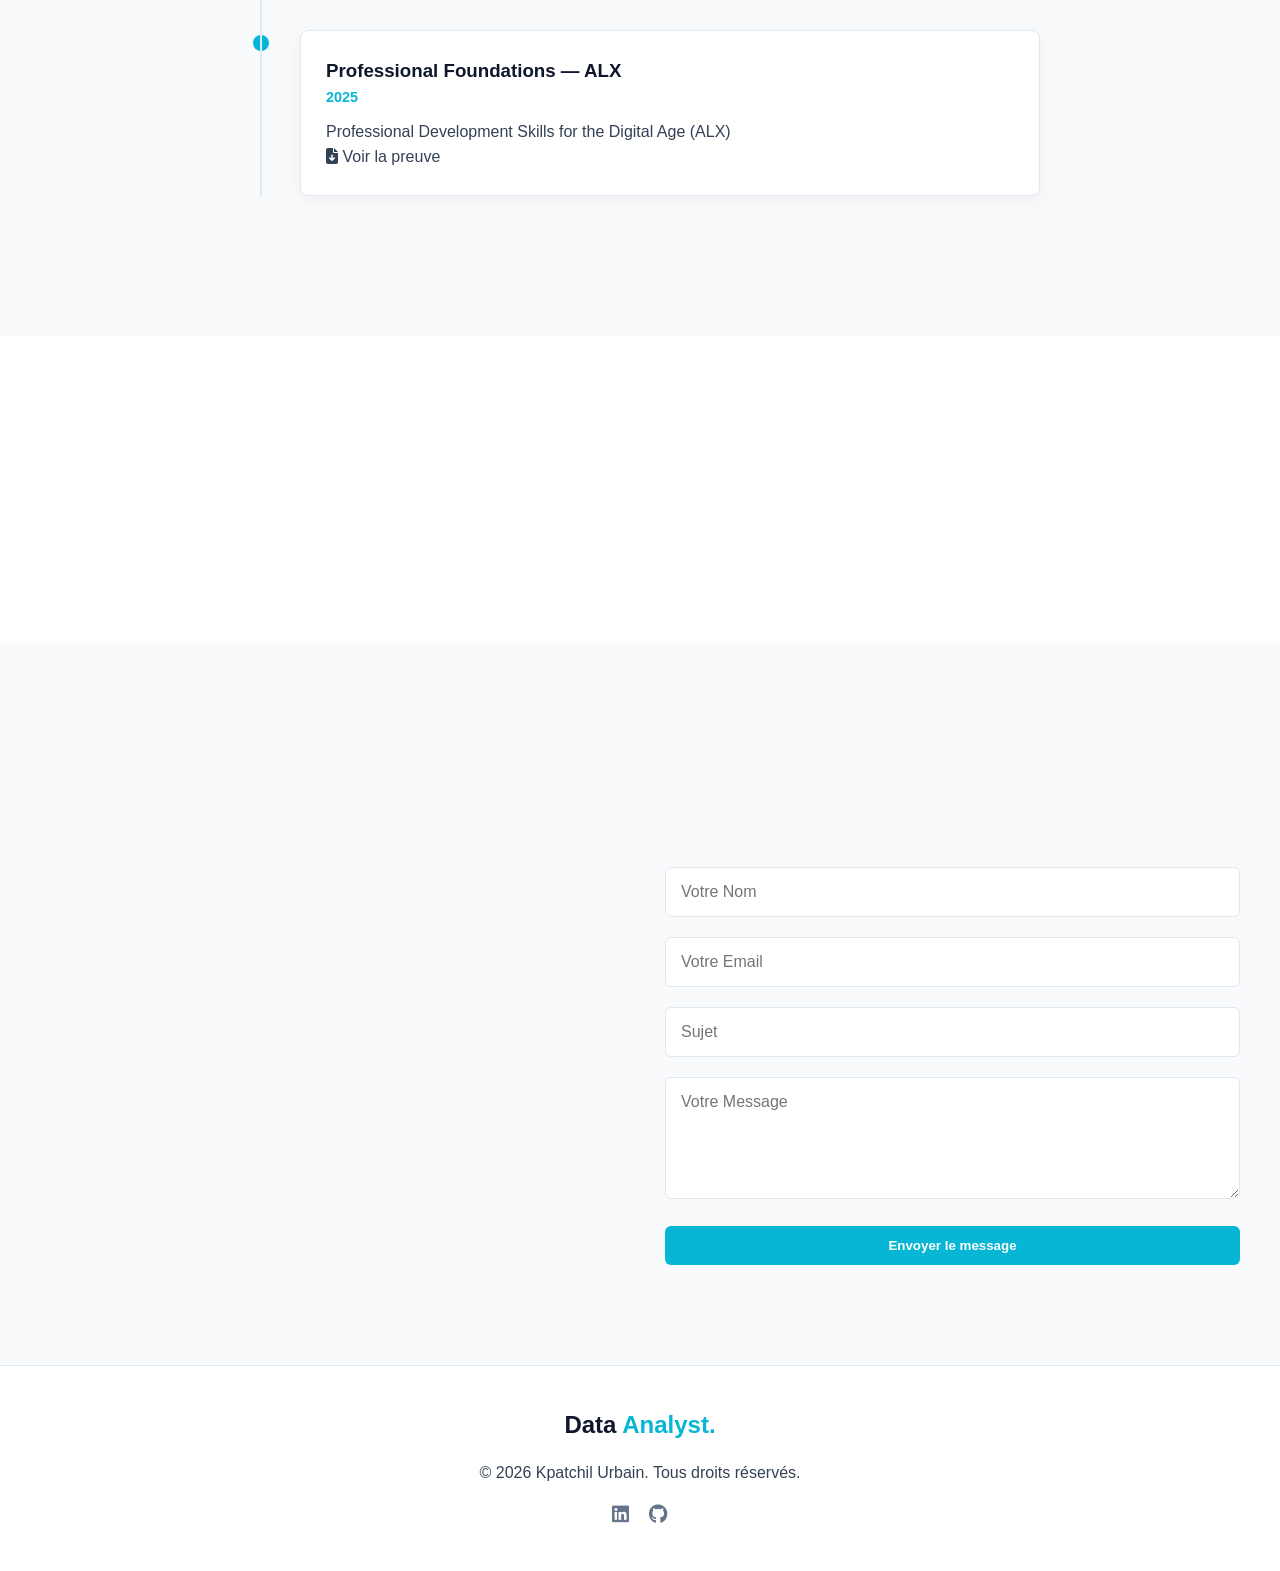
==== commit e8231631: "Ajout des 8 certifications au parcours et au CV Timeline « Parcours & Certifications » (de la plus r" ====
--- a/index.html
+++ b/index.html
@@ -89,7 +89,7 @@
                             <p>Projets Réalisés</p>
                         </div>
                         <div class="stat-card">
-                            <h3 class="counter" data-target="5">0</h3>
+                            <h3 class="counter" data-target="8">0</h3>
                             <p>Certifications</p>
                         </div>
                         <div class="stat-card">
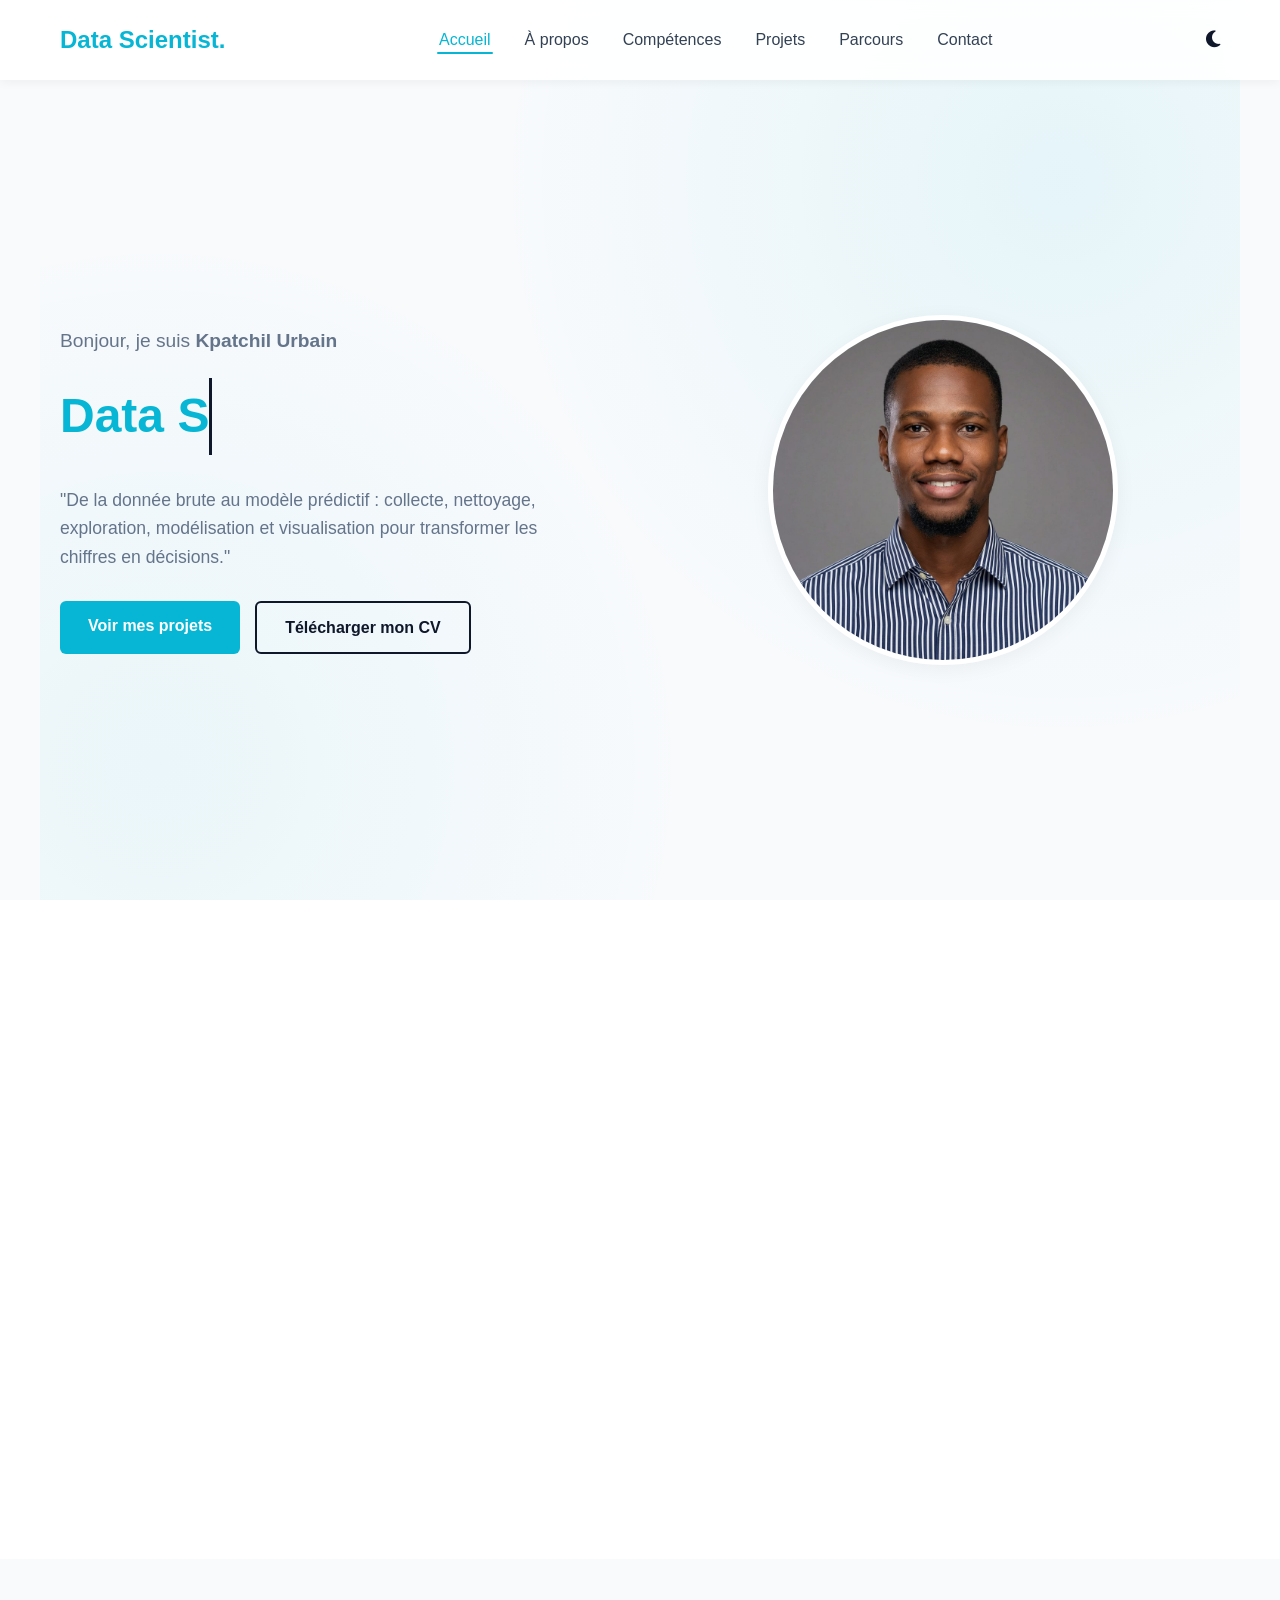
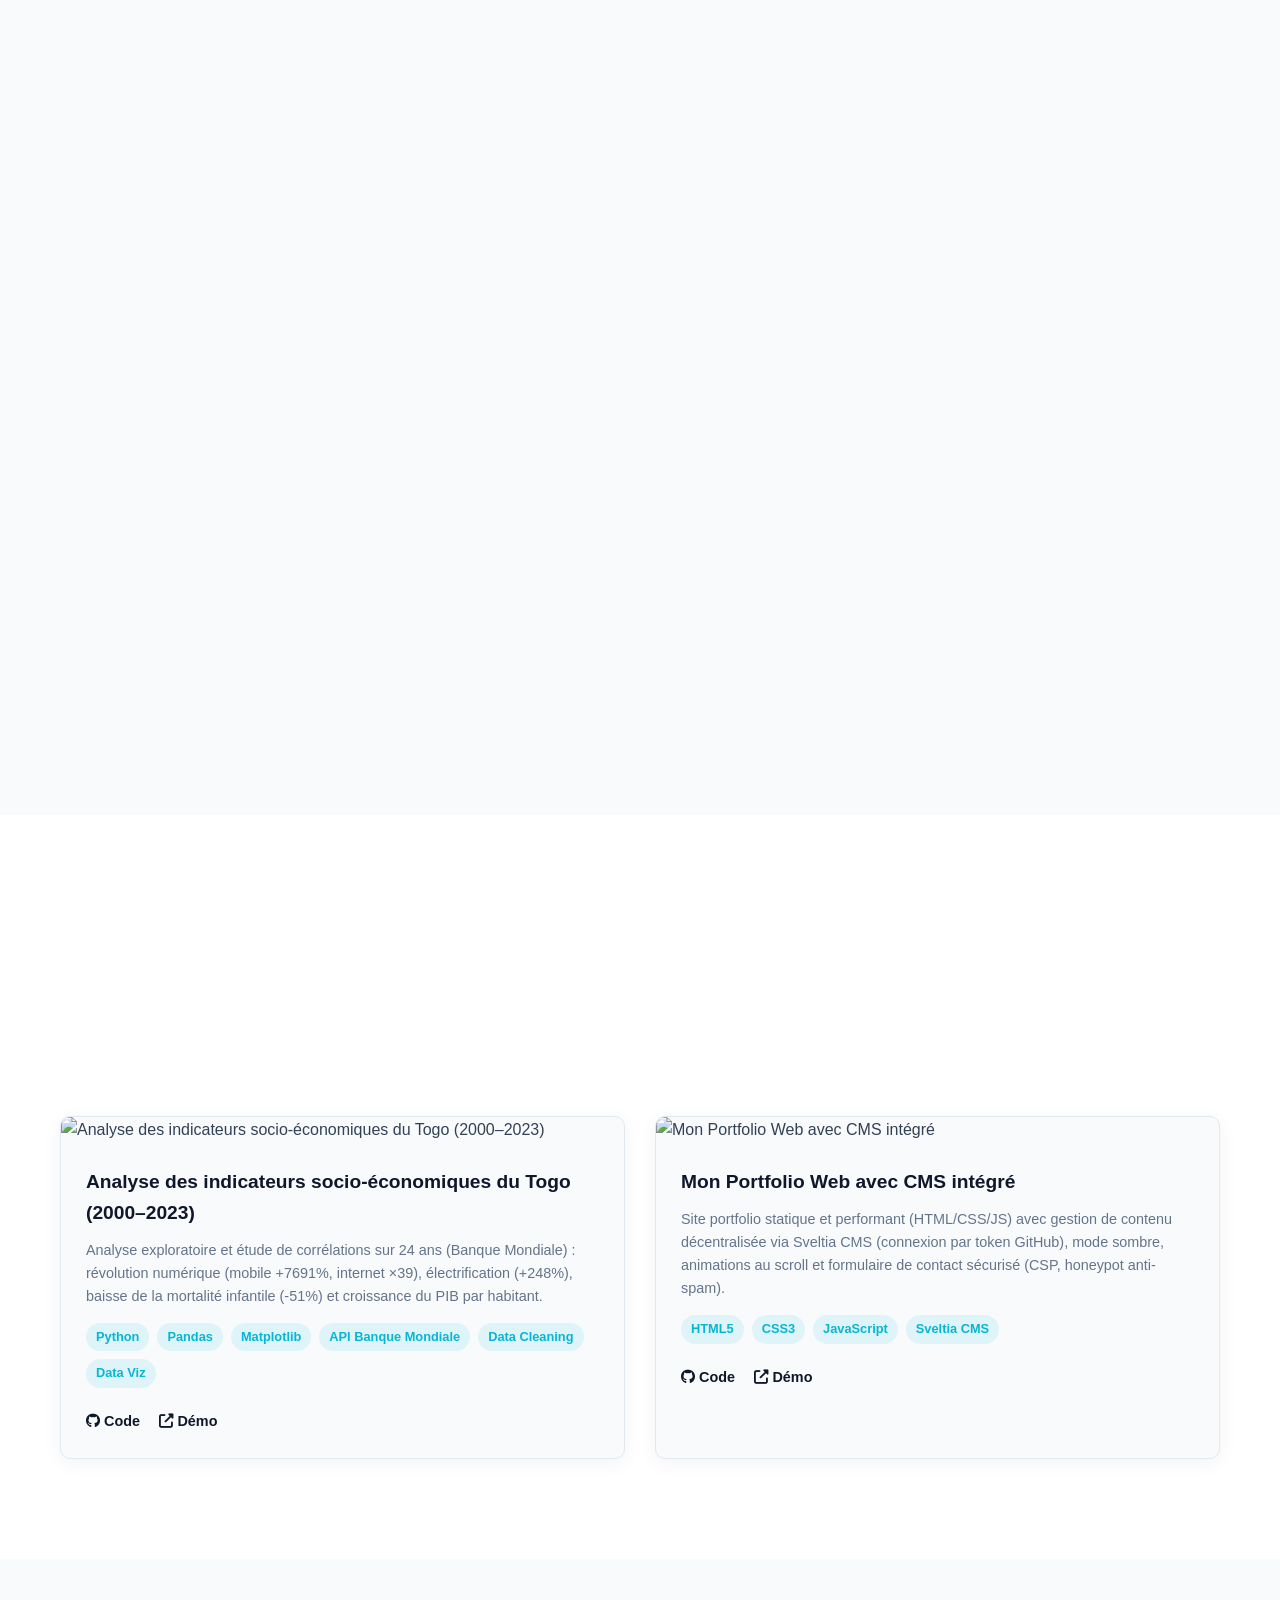
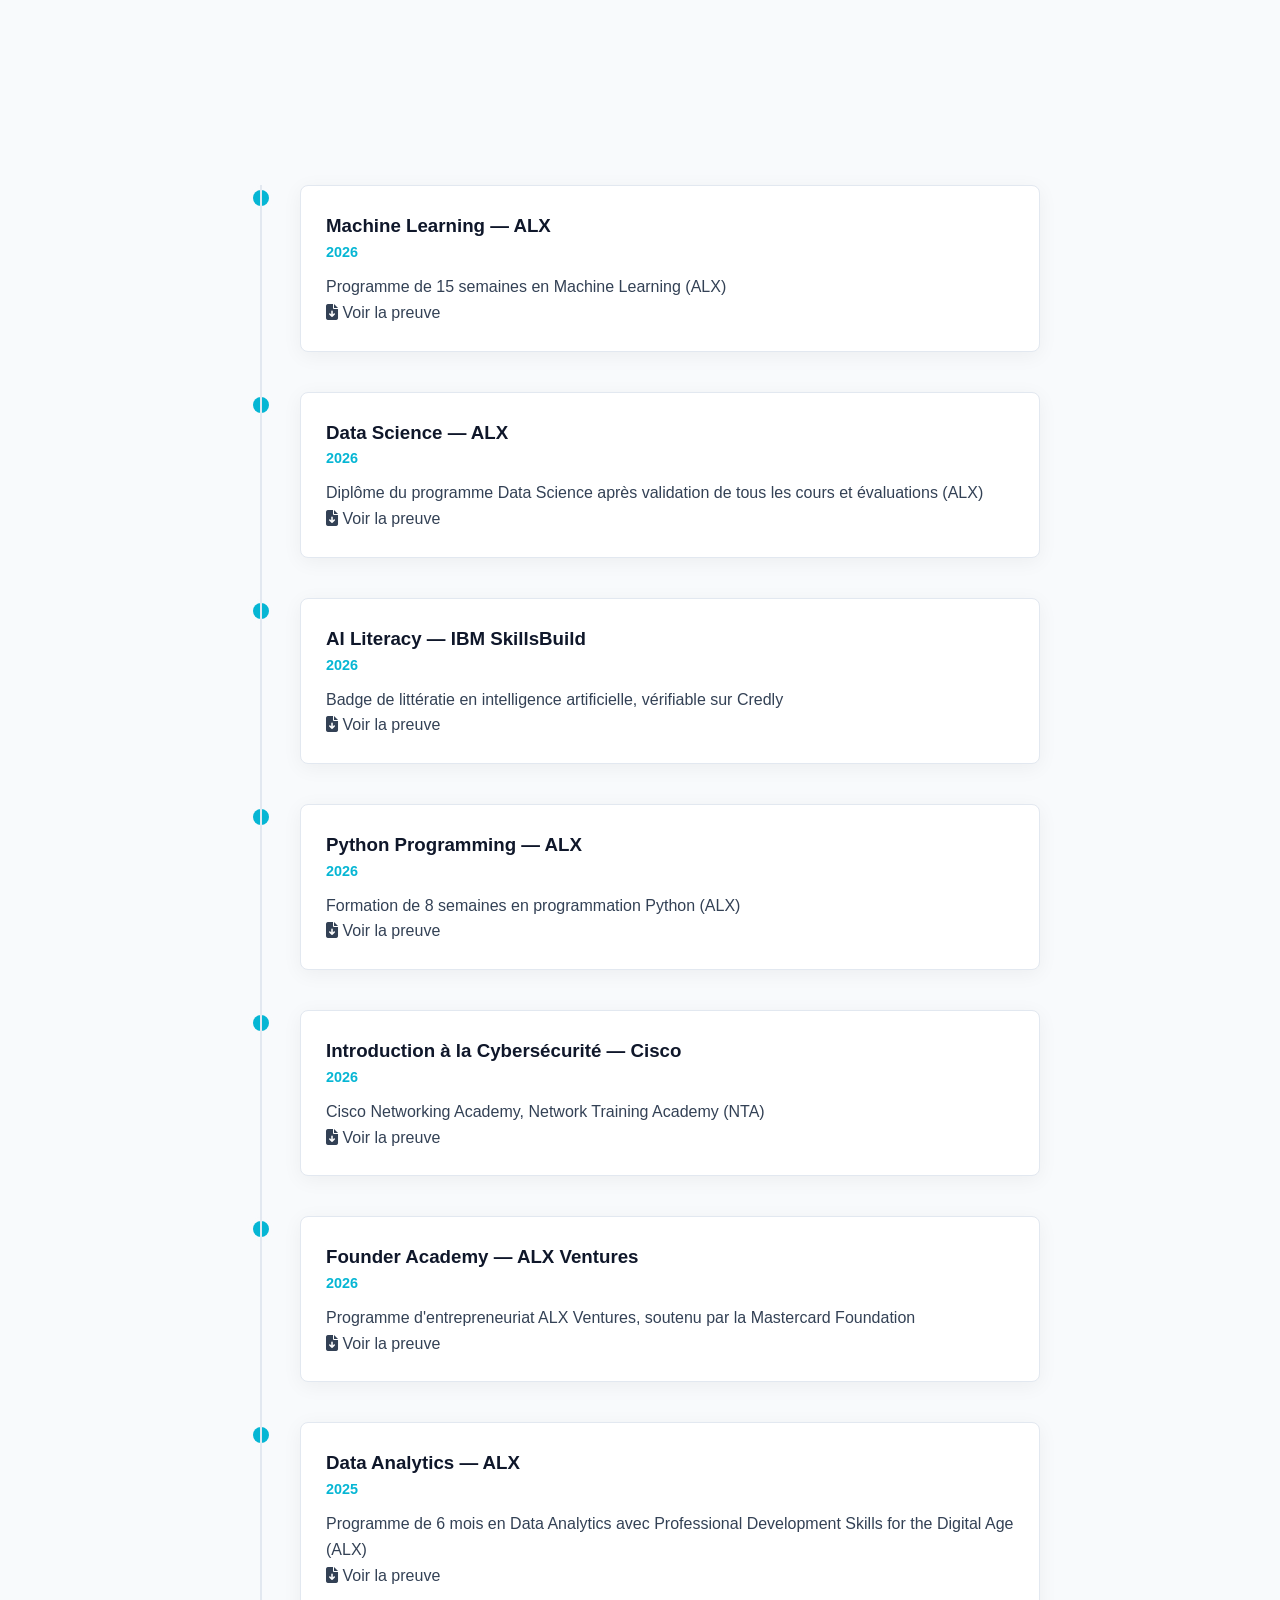
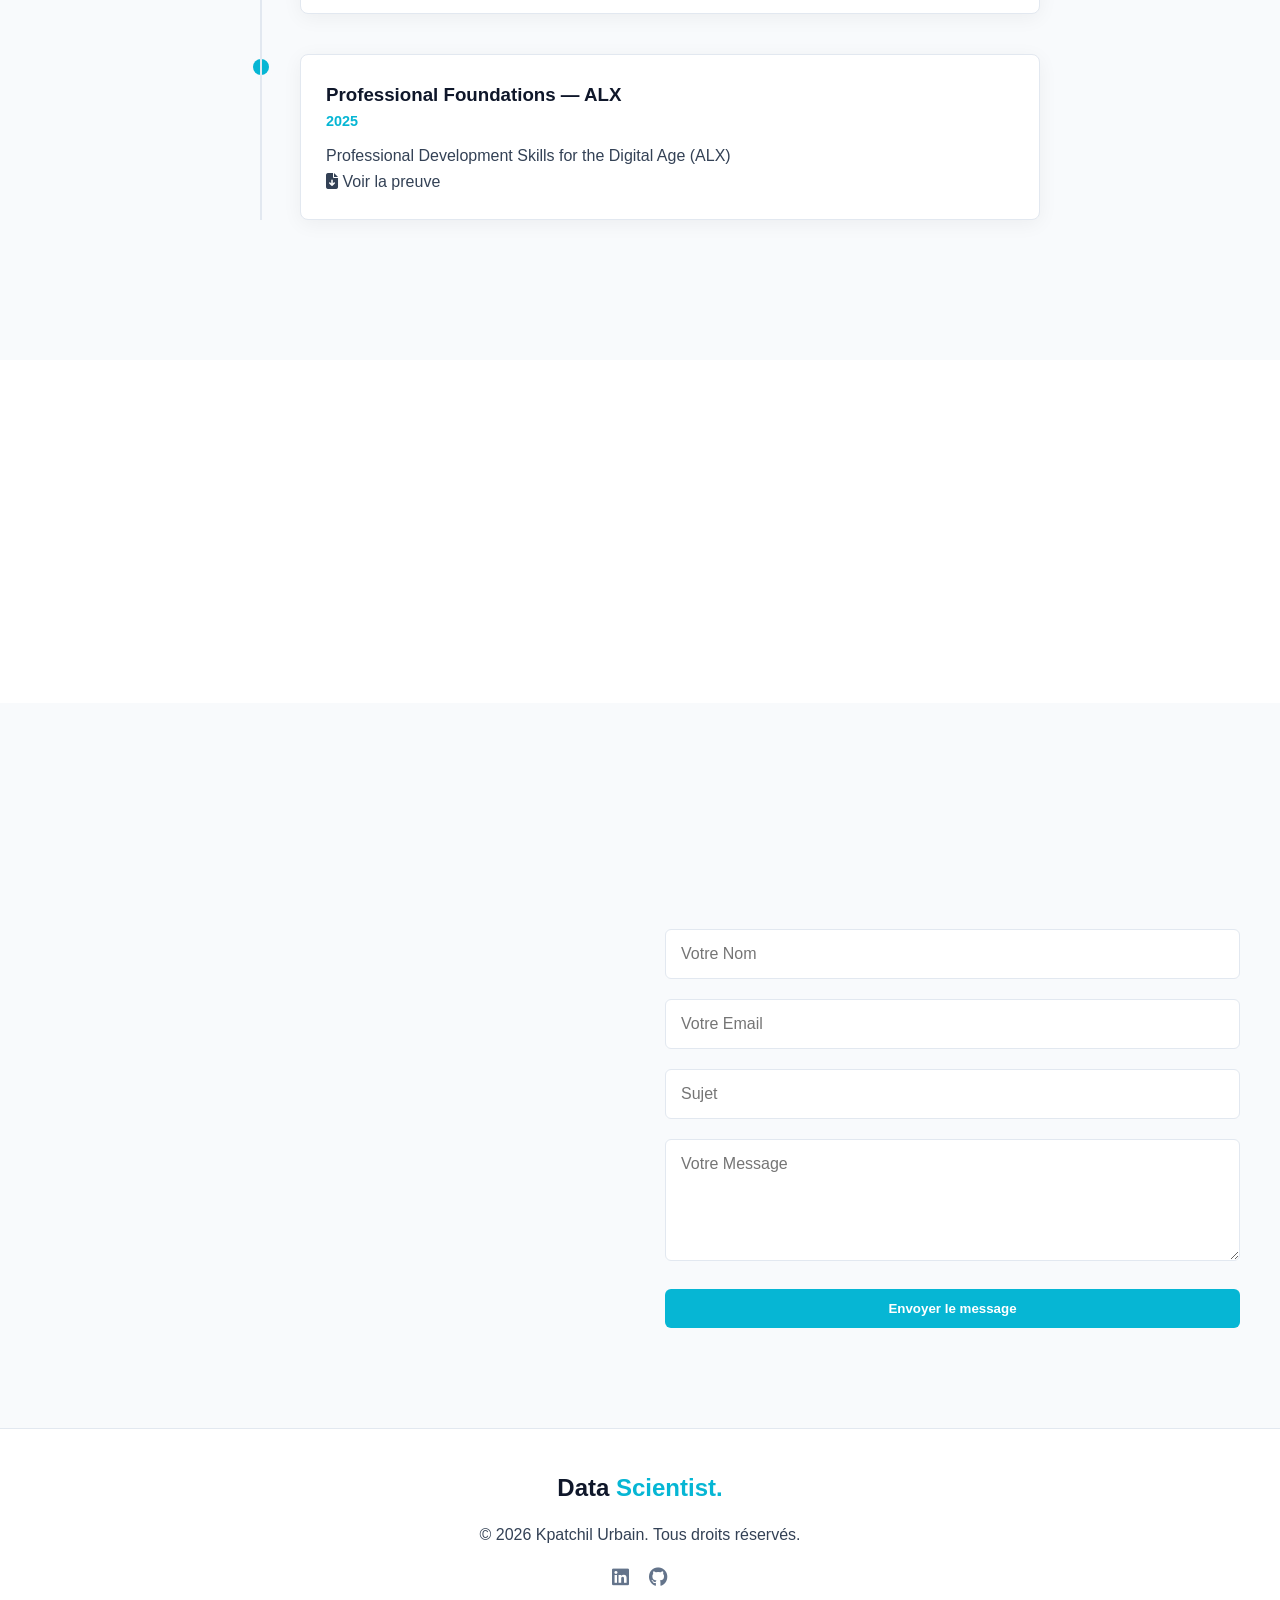
==== commit 29dbe7af: "Repositionnement : Data Scientist avant Data Analyst Avec le diplôme Data Science (ALX) et la certif" ====
--- a/index.html
+++ b/index.html
@@ -3,25 +3,25 @@
 <head>
     <meta charset="UTF-8">
     <meta name="viewport" content="width=device-width, initial-scale=1.0">
-    <meta name="description" content="Portfolio de Kpatchil Urbain, Data Analyst : analyse de données, data science, SQL, Python et visualisation.">
+    <meta name="description" content="Portfolio de Kpatchil Urbain, Data Scientist : machine learning, data science, Python, SQL et visualisation de données.">
 
     <!-- En-têtes de sécurité via meta (GitHub Pages ne permet pas de headers HTTP personnalisés) -->
     <meta http-equiv="Content-Security-Policy" content="default-src 'self'; script-src 'self'; style-src 'self' https://fonts.googleapis.com https://cdnjs.cloudflare.com; img-src 'self' data: https:; font-src 'self' https://fonts.gstatic.com https://cdnjs.cloudflare.com; connect-src 'self' https://formspree.io; frame-src 'none'; object-src 'none'; base-uri 'self'; form-action https://formspree.io;">
     <meta name="referrer" content="strict-origin-when-cross-origin">
     <meta name="author" content="Kpatchil Urbain">
     <meta name="theme-color" content="#0a0f1a">
-    <title id="page-title">Kpatchil Urbain | Data Analyst &amp; Data Science</title>
+    <title id="page-title">Kpatchil Urbain | Data Scientist</title>
 
     <!-- Open Graph / Twitter : aperçu soigné lors du partage du lien -->
     <meta property="og:type" content="website">
-    <meta property="og:title" id="og-title" content="Kpatchil Urbain | Data Analyst &amp; Data Science">
-    <meta property="og:description" content="Portfolio de Kpatchil Urbain, Data Analyst : analyse de données, data science, SQL, Python et visualisation.">
+    <meta property="og:title" id="og-title" content="Kpatchil Urbain | Data Scientist">
+    <meta property="og:description" content="Portfolio de Kpatchil Urbain, Data Scientist : machine learning, data science, Python, SQL et visualisation de données.">
     <meta property="og:url" content="https://maskdataec.github.io/MonPortofolio/">
     <meta property="og:image" content="https://maskdataec.github.io/MonPortofolio/assets/uploads/portrait-urbain-kpatchil.jpg">
     <meta property="og:locale" content="fr_FR">
     <meta name="twitter:card" content="summary">
-    <meta name="twitter:title" content="Kpatchil Urbain | Data Analyst &amp; Data Science">
-    <meta name="twitter:description" content="Portfolio de Kpatchil Urbain, Data Analyst : analyse de données, data science, SQL, Python et visualisation.">
+    <meta name="twitter:title" content="Kpatchil Urbain | Data Scientist">
+    <meta name="twitter:description" content="Portfolio de Kpatchil Urbain, Data Scientist : machine learning, data science, Python, SQL et visualisation de données.">
 
     <!-- Favicon (SVG inline, aucune requête supplémentaire) -->
     <link rel="icon" href="data:image/svg+xml,%3Csvg xmlns='http://www.w3.org/2000/svg' viewBox='0 0 64 64'%3E%3Crect width='64' height='64' rx='14' fill='%230a0f1a'/%3E%3Ctext x='32' y='45' font-family='Arial,sans-serif' font-size='34' font-weight='700' fill='%2306b6d4' text-anchor='middle'%3EK%3C/text%3E%3C/svg%3E">
@@ -62,7 +62,7 @@
         <section id="home" class="hero container">
             <div class="hero-content reveal">
                 <p class="greeting"><span id="hero-greeting">Bonjour, je suis</span> <strong id="hero-name">Kpatchil Urbain</strong></p>
-                <h1 aria-label="Data Analyst"><span class="typing-text"></span><span class="cursor" aria-hidden="true">&nbsp;</span></h1>
+                <h1 aria-label="Data Scientist"><span class="typing-text"></span><span class="cursor" aria-hidden="true">&nbsp;</span></h1>
                 <p class="subtitle" id="hero-subtitle">"J'analyse les données, conçois des solutions et développe des outils numériques pour transformer les besoins en résultats concrets."</p>
                 <div class="hero-buttons">
                     <a href="#projects" class="btn btn-primary">Voir mes projets</a>
@@ -80,8 +80,8 @@
                 <h2 class="section-title reveal">À propos de moi</h2>
                 <div class="about-grid">
                     <div class="about-text reveal" id="about-text">
-                        <p>Passionné par <strong>l'analyse de données et la data science</strong>, je transforme des chiffres bruts en insights actionnables : nettoyage des données, analyse exploratoire, visualisation et reporting au service de décisions métier concrètes.</p>
-                        <p>Mon parcours hybride (Économie, Data Science, ALX Ventures) et mes compétences en développement web me permettent d'aller plus loin : présenter mes analyses dans des outils interactifs et collaborer efficacement avec tous les profils, techniques comme métier.</p>
+                        <p>Passionné par <strong>la data science et le machine learning</strong>, je construis des chaînes de traitement de données complètes : collecte, nettoyage, analyse exploratoire, modélisation et évaluation, jusqu'à la restitution visuelle des résultats. Diplômé du programme <strong>Data Science (ALX)</strong> et certifié <strong>Machine Learning</strong>.</p>
+                        <p>Ma formation en analyse de données et mon parcours hybride (Économie, ALX Ventures) me donnent un ancrage métier : je ne me contente pas de faire tourner des modèles, je m'assure qu'ils répondent à de vraies questions et que leurs résultats sont compris et utilisés.</p>
                     </div>
                     <div class="stats-grid reveal" id="stats-grid">
                         <div class="stat-card">
@@ -110,9 +110,14 @@
             <h2 class="section-title reveal">Mes Compétences</h2>
             <div class="skills-grid">
                 <div class="skill-card reveal">
+                    <i class="fas fa-brain skill-icon"></i>
+                    <h3>Data Science &amp; Machine Learning</h3>
+                    <p>Python, Modélisation prédictive, Scikit-learn, Statistiques, Évaluation de modèles (ALX Data Science &amp; ML).</p>
+                </div>
+                <div class="skill-card reveal">
                     <i class="fas fa-chart-pie skill-icon"></i>
                     <h3>Analyse de Données</h3>
-                    <p>Python, Data Cleaning, Analyse exploratoire, Business Analysis, Reporting.</p>
+                    <p>Analyse exploratoire, Data Cleaning, Business Analysis, Reporting.</p>
                 </div>
                 <div class="skill-card reveal">
                     <i class="fas fa-database skill-icon"></i>
@@ -121,13 +126,8 @@
                 </div>
                 <div class="skill-card reveal">
                     <i class="fas fa-chart-bar skill-icon"></i>
-                    <h3>Data Visualisation &amp; Reporting</h3>
-                    <p>Data Viz, Tableaux de bord, Storytelling de données, Restitution métier.</p>
-                </div>
-                <div class="skill-card reveal">
-                    <i class="fas fa-laptop-code skill-icon"></i>
-                    <h3>Développement Web</h3>
-                    <p>HTML5, CSS3, JavaScript — pour présenter mes analyses dans des outils interactifs.</p>
+                    <h3>Data Visualisation &amp; Storytelling</h3>
+                    <p>Data Viz, Tableaux de bord, Communication des résultats, Restitution métier.</p>
                 </div>
                 <div class="skill-card reveal">
                     <i class="fas fa-lightbulb skill-icon"></i>
@@ -169,7 +169,7 @@
         <section id="vision" class="vision section bg-alt text-center">
             <div class="container reveal">
                 <i class="fas fa-quote-left quote-icon"></i>
-                <blockquote id="vision-quote">"Mon ambition : mettre la donnée au service de décisions plus justes, plus rapides et plus utiles — de l'analyse brute au storytelling qui fait agir."</blockquote>
+                <blockquote id="vision-quote">"Mon ambition : faire du machine learning un outil simple et utile — des modèles qui prédisent, expliquent et aident à décider, au service du terrain."</blockquote>
             </div>
         </section>
 
@@ -227,7 +227,7 @@
     <!-- FOOTER -->
     <footer>
         <div class="container footer-content">
-            <div class="footer-logo" id="footer-logo">Data&nbsp;<span>Analyst.</span></div>
+            <div class="footer-logo" id="footer-logo">Data&nbsp;<span>Scientist.</span></div>
             <p>&copy; <span id="footer-year">2026</span> Kpatchil Urbain. Tous droits réservés.</p>
             <div class="social-icons" id="footer-social">
                 <a href="https://linkedin.com/in/urbainkpatchil" target="_blank" rel="noopener noreferrer" aria-label="LinkedIn"><i class="fab fa-linkedin"></i></a>
